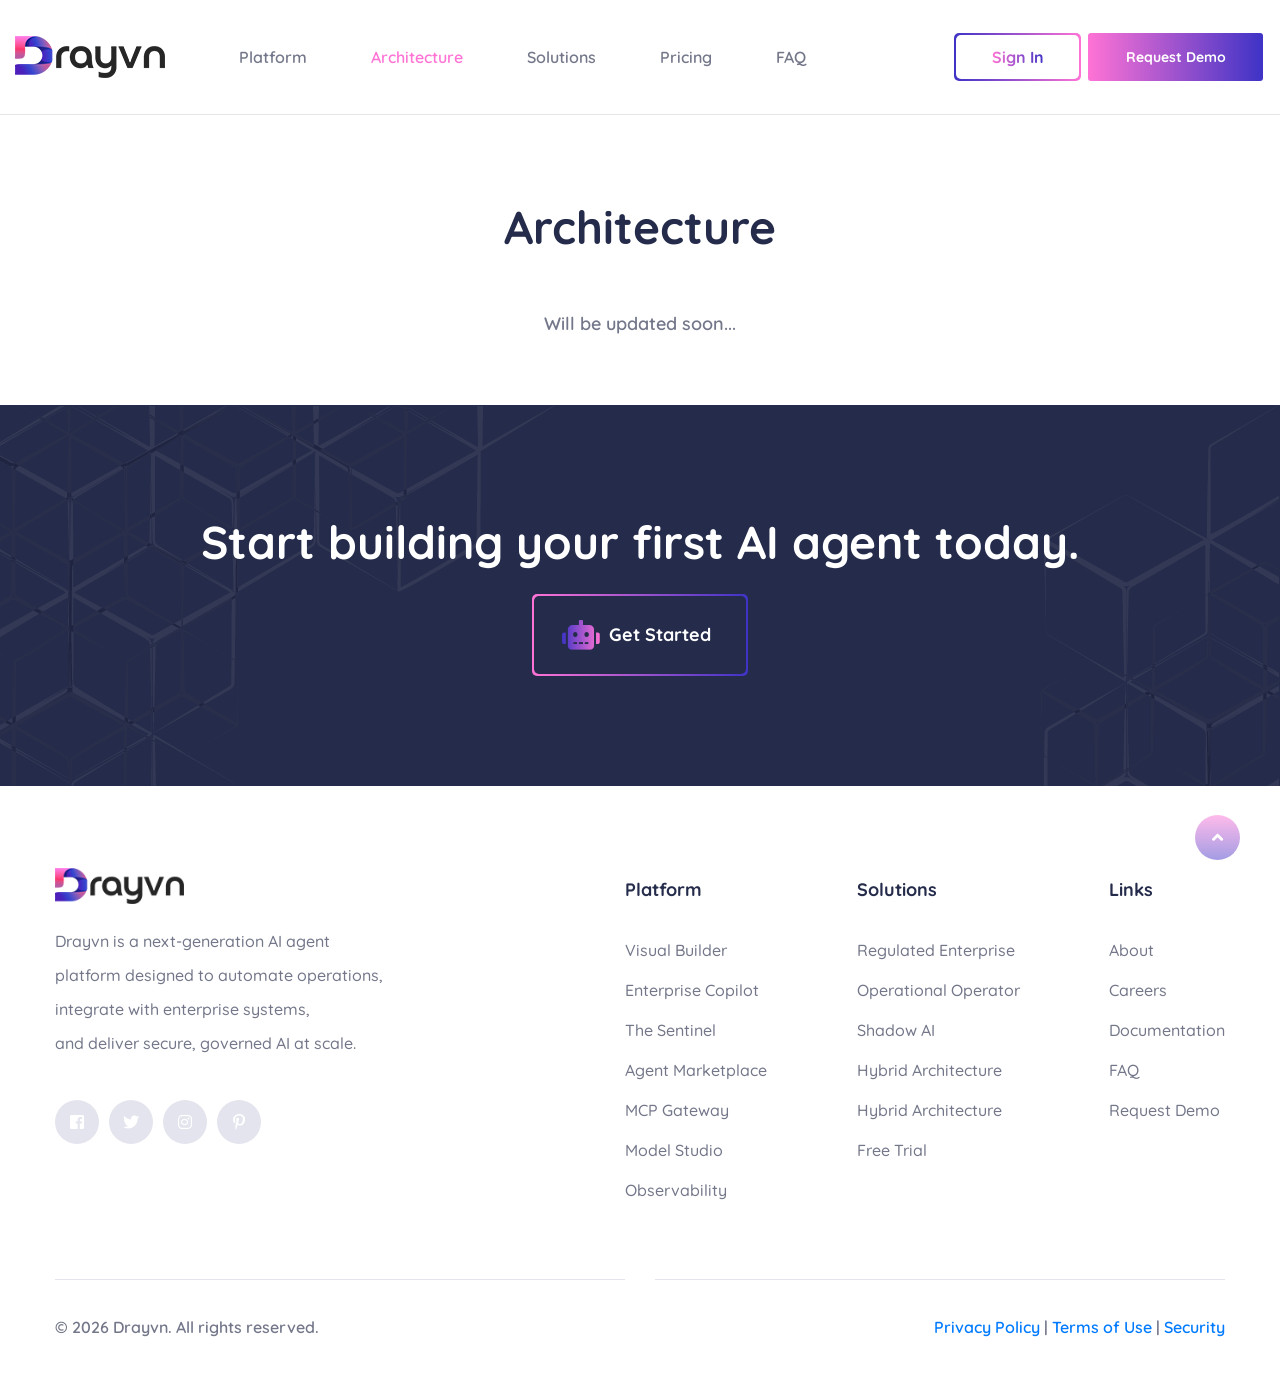
==== architecture.html @ 99d178a0 "updated" ====
<!DOCTYPE html>
<html lang="en">

<head>
    <meta charset="UTF-8">
    <meta name="viewport" content="width=device-width, initial-scale=1.0">
    <title>Drayvn-Architecture</title>
    <!-- favicon -->
    <link rel="apple-touch-icon" sizes="180x180" href="assets/images/favicons/apple-touch-icon.png">
    <link rel="icon" type="image/png" sizes="32x32" href="assets/images/favicons/favicon-32x32.png">
    <link rel="icon" type="image/png" sizes="16x16" href="assets/images/favicons/favicon-16x16.png">
    <link rel="manifest" href="assets/images/favicons/site.webmanifest">
    <!-- plugin scripts -->
    <link href="https://fonts.googleapis.com/css2?family=Quicksand:wght@400;500;600;700&display=swap" rel="stylesheet">

    <link rel="stylesheet" href="assets/css/bootstrap.min.css">
    <link rel="stylesheet" href="assets/css/animate.min.css">
    <link rel="stylesheet" href="assets/css/bootstrap-select.min.css">
    <link rel="stylesheet" href="assets/css/bootstrap-datepicker.min.css">
    <link rel="stylesheet" href="assets/css/fontawesome-all.min.css">
    <link rel="stylesheet" href="assets/css/magnific-popup.css">
    <link rel="stylesheet" href="assets/css/owl.carousel.min.css">
    <link rel="stylesheet" href="assets/css/owl.theme.default.min.css">
    <link rel="stylesheet" href="assets/css/swiper.min.css">
    <link rel="stylesheet" href="assets/css/apton-icons.css">

    <!-- theme styles -->
    <link rel="stylesheet" href="assets/css/style.css">
    <link rel="stylesheet" href="assets/css/responsive.css">
</head>

<body>

    <div class="preloader">
        <img src="assets/images/loader.png" width="75" class="preloader__image" alt="">
    </div><!-- /.preloader -->

    <div class="page-wrapper">
        <header class="site-header-one stricky site-header-one__fixed-top">
            <div class="container-fluid">
                <div class="site-header-one__logo">
                    <a href="index.html">
                        <img src="assets/images/Drayvn-logo.png" width="150" alt="">
                    </a>
                    <span class="side-menu__toggler"><i class="fa fa-bars"></i></span><!-- /.side-menu__toggler -->
                </div><!-- /.site-header-one__logo -->
                <div class="main-nav__main-navigation navmenu" >
                    <ul class="main-nav__navigation-box">
                        <li>
                            <a href="index.html">Platform</a>
                        </li>
						 <li>
                            <a href="architecture.html">Architecture</a>
                        </li>
						 <li>
                            <a href="solutions.html">Solutions</a>
                        </li>
						 <li>
                            <a href="pricing.html">Pricing</a>
                        </li>
						 <li>
                            <a href="faq.html">FAQ</a>
                        </li>
                       
                    </ul><!-- /.main-nav__navigation-box -->
                </div><!-- /.main-nav__main-navigation -->
                <div class="main-nav__right">
				
					<a href="#" class="thm-btn contact-one__btn"><span>Sign In</span></a>
                    <a href="#" class="thm-btn main-nav__btn"><span>Request Demo</span></a>
                </div><!-- /.main-nav__right -->
            </div><!-- /.container-fluid -->
        </header><!-- /.site-header-one -->
 <section class="price-one">
            <div class="container">
                <div class="block-title text-center">
                    <!--<p>Feature List</p-->
                    <h3>Architecture</h3>
						
                </div><!-- /.block-title text-center -->
				<div class="cta-two__text text-center">
                                <p>Will be updated soon...</p>
                            </div><!-- /.cta-two__text -->
				</div>
  </section><!-- /.service-one -->


		 <!-- /.service-one -->
		
		
        <section class="cta-three">
            <img src="assets/images/shapes/cta-three-bg-1-1.png" class="cta-three__bg-1" alt="">
            <img src="assets/images/shapes/cta-three-bg-1-2.png" class="cta-three__bg-2" alt="">
            <div class="container text-center">
                <h3>Start building your first AI agent today.</h3>
                
                <div class="cta-three__btn-wrap">
                    <a href="#" class="cta-three__btn">
                        <i class="fa fa-robot"></i>
                        
                        <b>Get Started</b>
                    </a>
                </div><!-- /.cta-three__btn-wrap -->
            </div><!-- /.container -->
        </section><!-- /.cta-three -->




        <footer class="site-footer">
            <div class="site-footer__upper">
                <div class="container">
                    <div class="row">
                        <div class="col-lg-6">
                            <div class="footer-widget footer-widget__about">
                                <a href="index.html">
                                    <img src="assets/images/Drayvn-logo.png" width="129" alt="">
                                </a>
                                <p>Drayvn is a next-generation AI agent<br> platform designed to automate operations, <br>integrate with enterprise systems,<br> and deliver secure, governed AI at scale.
                                </p>
                            </div><!-- /.footer-widget -->
							 <div class="footer-widget">
                                <div class="footer-widget__social">
                                    <a href="#"><i class="fab fa-facebook-square"></i></a>
                                    <a href="#"><i class="fab fa-twitter"></i></a>
                                    <a href="#"><i class="fab fa-instagram"></i></a>
                                    <a href="#"><i class="fab fa-pinterest-p"></i></a>
                                </div><!-- /.footer-widget__social -->
                            </div>
                        </div><!-- /.col-lg-4 -->

                        <div class="col-lg-6">
                            <div class="footer-widget__links-wrap">
                                <div class="footer-widget">
                                    <h3 class="footer-widget__title">Platform</h3>
                                    <ul class="list-unstyled footer-widget__links-list">
                                        <li><a href="#">Visual Builder</a></li>
                                        <li><a href="#">Enterprise Copilot</a></li>
                                        <li><a href="#">The Sentinel</a></li>
										<li><a href="#">Agent Marketplace</a></li>
										<li><a href="#">MCP Gateway</a></li>
										<li><a href="#">Model Studio</a></li>
										<li><a href="#">Observability</a></li>
                                       
                                    </ul><!-- /.list-unstyled footer-widget__links-list -->
                                </div><!-- /.footer-widget -->
                                <div class="footer-widget">
                                    <h3 class="footer-widget__title">Solutions</h3>
                                    <ul class="list-unstyled footer-widget__links-list">
                                        <li><a href="#">Regulated Enterprise</a></li>
                                        <li><a href="#">Operational Operator</a></li>
										<li><a href="#">Shadow AI</a></li>
										<li><a href="#">Hybrid Architecture</a></li>
										<li><a href="#">Hybrid Architecture</a></li>
										
                                       
                                        <li><a href="#">Free Trial</a></li>
                                    </ul><!-- /.list-unstyled footer-widget__links-list -->
                                </div><!-- /.footer-widget -->
                                <div class="footer-widget">
                                    <h3 class="footer-widget__title">Links</h3>
                                    <ul class="list-unstyled footer-widget__links-list">
                                        <li><a href="#">About</a></li>
                                        <li><a href="#">Careers</a></li>
										<li><a href="#">Documentation</a></li>
										<li><a href="#">FAQ</a></li>
										<li><a href="#">Request Demo</a></li>
										
                                     
                                    </ul><!-- /.list-unstyled footer-widget__links-list -->
                                </div><!-- /.footer-widget -->
                            </div><!-- /.footer-widget__links-wrap -->
                        </div><!-- /.col-lg-5 -->
                        
                    </div><!-- /.row -->
                </div><!-- /.container -->
            </div><!-- /.site-footer__upper -->
            <div class="site-footer__bottom">
				  <div class="container">
                <div class="row">
				<div class="col-lg-6 text-left">
				
                     <p>© 2026 Drayvn. All rights reserved.</p>
               
				</div>
               
				<div class="col-lg-6 text-right">
				
                     <p><a href="#">Privacy Policy</a> |<a href="#"> Terms of Use</a> |<a href="#"> Security</a></p>
                
				
				</div>
            </div><!-- /.site-footer__bottom -->
					  </div>
				</div>
        </footer><!-- /.site-footer -->
    </div><!-- /.page-wrapper -->


    <a href="#" data-target="html" class="scroll-to-target scroll-to-top"><i class="fa fa-angle-up"></i></a>


    <div class="side-menu__block">
        <div class="side-menu__block-overlay custom-cursor__overlay">
            <div class="cursor"></div>
            <div class="cursor-follower"></div>
        </div><!-- /.side-menu__block-overlay -->
        <div class="side-menu__block-inner ">
            <div class="side-menu__top justify-content-end">

                <a href="#" class="side-menu__toggler side-menu__close-btn"><img
                        src="assets/images/shapes/close-1-1.png" alt=""></a>
            </div><!-- /.side-menu__top -->


            <nav class="mobile-nav__container">
                <!-- content is loading via js -->
            </nav>
            <div class="side-menu__sep"></div><!-- /.side-menu__sep -->
            <div class="side-menu__content">
                <p>The Hybrid AI Operating System for the enterprise. BYOM — Bring Your Own Model Provider with full privacy & security.</p>
                <p><a href="mailto:needhelp@apton.com">needhelp@Drayvn.com</a> <br> <a href="tel:+150093332-32324">+1 (500) 93332-32324</a></p>
                <div class="side-menu__social">
                    <a href="#"><i class="fab fa-facebook-square"></i></a>
                    <a href="#"><i class="fab fa-twitter"></i></a>
                    <a href="#"><i class="fab fa-instagram"></i></a>
                    <a href="#"><i class="fab fa-pinterest-p"></i></a>
                </div>
            </div><!-- /.side-menu__content -->
        </div><!-- /.side-menu__block-inner -->
    </div><!-- /.side-menu__block -->

    <script src="assets/js/jquery-3.5.0.min.js"></script>
    <script src="assets/js/bootstrap.bundle.min.js"></script>
    <script src="assets/js/bootstrap-select.min.js"></script>
    <script src="assets/js/bootstrap-datepicker.min.js"></script>
    <script src="assets/js/isotope.js"></script>
    <script src="assets/js/jquery.ajaxchimp.min.js"></script>
    <script src="assets/js/jquery.waypoints.min.js"></script>
    <script src="assets/js/jquery.counterup.min.js"></script>
    <script src="assets/js/jquery.magnific-popup.min.js"></script>
    <script src="assets/js/jquery.validate.min.js"></script>
    <script src="assets/js/owl.carousel.min.js"></script>
    <script src="assets/js/TweenMax.min.js"></script>
    <script src="assets/js/swiper.min.js"></script>
    <script src="assets/js/wow.js"></script>
    <script src="assets/js/theme.js"></script>
</body>

</html>
---- assets/css/apton-icons.css ----
@font-face {
  font-family: 'apton-icon';
  src:  url('../fonts/apton-icon.eot?omzvxv');
  src:  url('../fonts/apton-icon.eot?omzvxv#iefix') format('embedded-opentype'),
    url('../fonts/apton-icon.ttf?omzvxv') format('truetype'),
    url('../fonts/apton-icon.woff?omzvxv') format('woff'),
    url('../fonts/apton-icon.svg?omzvxv#apton-icon') format('svg');
  font-weight: normal;
  font-style: normal;
  font-display: block;
}

[class^="apton-icon-"], [class*=" apton-icon-"] {
  /* use !important to prevent issues with browser extensions that change fonts */
  font-family: 'apton-icon' !important;
  speak: none;
  font-style: normal;
  font-weight: normal;
  font-variant: normal;
  text-transform: none;
  line-height: 1;

  /* Better Font Rendering =========== */
  -webkit-font-smoothing: antialiased;
  -moz-osx-font-smoothing: grayscale;
}

.apton-icon-app-development:before {
  content: "\e900";
}
.apton-icon-computer-graphic1:before {
  content: "\e901";
}
.apton-icon-computer-graphic:before {
  content: "\e902";
}
.apton-icon-development1:before {
  content: "\e903";
}
.apton-icon-development:before {
  content: "\e904";
}
.apton-icon-mail:before {
  content: "\e905";
}
.apton-icon-responsive:before {
  content: "\e906";
}
---- assets/css/style.css ----
/*--------------------------------------------------------------
>>> TABLE OF CONTENTS:
----------------------------------------------------------------
# Common
# Animations
# Main Menu
# Banner
# Footer
# Mailchimp Form
# Sidemenu
# Page Header
# BreadCrumb
# Blog
# Blog Details
# Sidebar
# Contact
# Services
# Call to action
	## Call to action Two
	## Call to action Three
# Funfact
# Pricing
# Testimonials
# Brand
# Team
# App shots
# Video
# FAQ
--------------------------------------------------------------*/


/*--------------------------------------------------------------
# Common
--------------------------------------------------------------*/


/*
font-family: 'Quicksand', sans-serif;
*/

:root {
	--thm-font: 'Quicksand', sans-serif;
	--thm-base: #ff73d5;
	--thm-base-rgb: 253, 99, 47;
	--thm-primary: #3e33c6;
	--thm-primary-rgb: 69, 80, 248;
	--thm-black: #252c4b;
	--thm-black-rgb: 37, 44, 75;
}


body {
	font-family: var(--thm-font);
	color: #737789;
	font-size: 18px;
	line-height: 36px;
	font-weight: 500;
}

a:active,
a:hover,
a:focus,
a:visited {
	text-decoration: none;
}


.page-wrapper {
	position: relative;
	margin: 0 auto;
	width: 100%;
	min-width: 300px;
	overflow: hidden;
}

@media (min-width: 1200px) {
	.container {
		max-width: 1200px;
	}
}



.thm-btn {
	display: inline-block;
	vertical-align: middle;
	border: none;
	outline: none;
	background-image: -webkit-gradient(linear, left top, right top, from(var(--thm-primary)), to(var(--thm-base)));
	background-image: linear-gradient(90deg, var(--thm-primary) 0%, var(--thm-base) 100%);
	border-radius: 5px;
	font-size: 16px;
	font-weight: bold;
	color: #fff;
	    padding: 6px 37.5px;
	position: relative;
	-webkit-transition: all .4s ease;
	transition: all .4s ease;
}

.thm-btn::before {
	content: '';
	position: absolute;
	top: 2px;
	left: 2px;
	right: 2px;
	bottom: 2px;
	background-color: #fff;
	border-radius: 5px;
	-webkit-transform: scale(1, 1);
	        transform: scale(1, 1);
	-webkit-transform-origin: left center;
	        transform-origin: left center;
	-webkit-transition: -webkit-transform 500ms ease;
	transition: -webkit-transform 500ms ease;
	transition: transform 500ms ease;
	transition: transform 500ms ease, -webkit-transform 500ms ease;
}

.thm-btn span {
	position: relative;
	background-image: -webkit-gradient(linear, left top, right top, from(var(--thm-base)), to(var(--thm-primary)));
	background-image: linear-gradient(90deg, var(--thm-base) 0%, var(--thm-primary) 100%);
	-webkit-background-clip: text;
	background-clip: text;
	-webkit-text-fill-color: transparent;
	-webkit-transition: 500ms;
	transition: 500ms;
}

.thm-btn:hover::before {
	-webkit-transform: scale(0, 1);
	        transform: scale(0, 1);
	-webkit-transform-origin: right center;
	        transform-origin: right center;
}

.thm-btn:hover span {
	background-image: none;
	background-clip: none;
	color: #fff;
	-webkit-text-fill-color: #fff;
}

/* block title */

.block-title {
	padding-bottom: 51px;
}

.block-title p {
	margin: 0;
	line-height: 1em;
	font-size: 18px;
	font-weight: 600;
	color: var(--thm-base);
	position: relative;
	top: -3px;
}

.block-title h3 {
	margin: 0;
	color: var(--thm-black);
	font-size: 46px;
	font-weight: bold;
	margin-top: 5px;
}

.bootstrap-select .btn-light:not(:disabled):not(.disabled).active,
.bootstrap-select .btn-light:not(:disabled):not(.disabled):active,
.bootstrap-select .show>.btn-light.dropdown-toggle {
	background-color: transparent !important;
	box-shadow: none !important;
	outline: none !important;
}

.bootstrap-select>.dropdown-toggle {
	box-shadow: none !important;
}

.bootstrap-select .dropdown-toggle:focus,
.bootstrap-select>select.mobile-device:focus+.dropdown-toggle {
	outline: none !important;
}

.bootstrap-select .dropdown-menu {
	padding-top: 0;
	padding-bottom: 0;
	margin-top: 0;
	z-index: 991;
	border-radius: 0;
}

.bootstrap-select .dropdown-menu>li+li>a {
	border-top: 1px solid var(--thm-gray);
}

.bootstrap-select .dropdown-menu>li.selected>a {
	background: var(--thm-primary);
	color: #fff;
}

.bootstrap-select .dropdown-menu>li>a {
	font-size: 16px;
	font-weight: 500;
	padding: 4px 20px;
	color: var(--thm-black);
	-webkit-transition: all .4s ease;
	transition: all .4s ease;
}

.bootstrap-select .dropdown-menu>li>a:hover {
	background: var(--thm-primary);
	color: #fff;
	cursor: pointer;
}

/* datepicker */

.datepicker.dropdown-menu {
	min-width: 17rem;
}

.datepicker table {
	width: 100%;
}

.post-pagination {
	display: -webkit-box;
	display: flex;
	-webkit-box-pack: center;
	justify-content: center;
	-webkit-box-align: center;
	align-items: center;
	flex-wrap: wrap;
}

.post-pagination a {
	border-radius: 50%;
	border-width: 1px;
	border-style: solid;
	border-color: rgba(225, 90, 19, .2);
	color: #9ca3a9;
	font-size: 18px;
	font-weight: 600;
	text-align: center;
	padding: 0;
	display: -webkit-box;
	display: flex;
	-webkit-box-align: center;
	align-items: center;
	-webkit-box-pack: center;
	justify-content: center;
	width: 57px;
	height: 57px;
	-webkit-transition: all .4s ease;
	transition: all .4s ease;
}

.post-pagination a:hover {
	background-color: var(--thm-primary);
	color: #fff;
}

.post-pagination a.active {
	background-color: var(--thm-base);
	color: #fff;
	cursor: auto;
}

.post-pagination a+a {
	margin-left: 15px;
}


.preloader {
	position: fixed;
	background-color: #fff;
	background-position: center center;
	background-repeat: no-repeat;
	top: 0;
	left: 0;
	right: 0;
	bottom: 0;
	z-index: 9991;
	display: -webkit-box;
	display: flex;
	-webkit-box-pack: center;
	justify-content: center;
	-webkit-box-align: center;
	align-items: center;
	text-align: center;
}

.preloader__image {
	-webkit-animation-fill-mode: both;
	animation-fill-mode: both;
	-webkit-animation-name: flipInY;
	animation-name: flipInY;
	-webkit-animation-duration: 2s;
	animation-duration: 2s;
	-webkit-animation-iteration-count: infinite;
	animation-iteration-count: infinite;
}

.scroll-to-top {
	display: inline-block;
	width: 45px;
	height: 45px;
	background-image: -webkit-gradient(linear, left top, left bottom, from(var(--thm-base)), color-stop(51%, var(--thm-primary)), to(var(--thm-base)));
	background-image: linear-gradient(180deg, var(--thm-base) 0%, var(--thm-primary) 51%, var(--thm-base) 100%);
	position: fixed;
	bottom: 40px;
	right: 40px;
	z-index: 99;
	text-align: center;
	-webkit-transition: all .4s ease;
	transition: all .4s ease;
	display: none;
	outline: none;
	background-size: auto 200%;
	border-radius: 50%;
	transition: all .4s ease;
}

.scroll-to-top i {
	color: #ffffff;
	font-size: 18px;
	line-height: 45px;
}

.scroll-to-top:hover {
	background-position: bottom;
}

.scroll-to-top:hover i {
	color: #fff;
}

.thm-base-bg {
	background-color: var(--thm-primary);
}

.thm-base-bg-2 {
	background-color: var(--thm-base);
}

.thm-gray-bg {
	background-color: var(--thm-gray);
}




/* Cursor Style */
.cursor {
	position: absolute;
	background-color: #fff;
	width: 6px;
	height: 6px;
	border-radius: 100%;
	z-index: 1;
	-webkit-transition: 0.2s cubic-bezier(0.75, -0.27, 0.3, 1.33) opacity, 0.3s cubic-bezier(0.75, -1.27, 0.3, 2.33) -webkit-transform;
	transition: 0.2s cubic-bezier(0.75, -0.27, 0.3, 1.33) opacity, 0.3s cubic-bezier(0.75, -1.27, 0.3, 2.33) -webkit-transform;
	transition: 0.3s cubic-bezier(0.75, -1.27, 0.3, 2.33) transform, 0.2s cubic-bezier(0.75, -0.27, 0.3, 1.33) opacity;
	transition: 0.3s cubic-bezier(0.75, -1.27, 0.3, 2.33) transform, 0.2s cubic-bezier(0.75, -0.27, 0.3, 1.33) opacity, 0.3s cubic-bezier(0.75, -1.27, 0.3, 2.33) -webkit-transform;
	-webkit-user-select: none;
	-moz-user-select: none;
	-ms-user-select: none;
	user-select: none;
	pointer-events: none;
	z-index: 10000;
	-webkit-transform: scale(1);
	transform: scale(1);
	visibility: hidden;
}

.cursor {
	visibility: visible;
}

.cursor.active {
	opacity: 0.5;
	-webkit-transform: scale(0);
	transform: scale(0);
}

.cursor.hovered {
	opacity: 0.08;
}

.cursor-follower {
	position: absolute;
	background-color: RGBA(255, 255, 255, 0.3);
	width: 50px;
	height: 50px;
	border-radius: 100%;
	z-index: 1;
	-webkit-transition: 0.2s cubic-bezier(0.75, -0.27, 0.3, 1.33) opacity, 0.6s cubic-bezier(0.75, -1.27, 0.3, 2.33) -webkit-transform;
	transition: 0.2s cubic-bezier(0.75, -0.27, 0.3, 1.33) opacity, 0.6s cubic-bezier(0.75, -1.27, 0.3, 2.33) -webkit-transform;
	transition: 0.6s cubic-bezier(0.75, -1.27, 0.3, 2.33) transform, 0.2s cubic-bezier(0.75, -0.27, 0.3, 1.33) opacity;
	transition: 0.6s cubic-bezier(0.75, -1.27, 0.3, 2.33) transform, 0.2s cubic-bezier(0.75, -0.27, 0.3, 1.33) opacity, 0.6s cubic-bezier(0.75, -1.27, 0.3, 2.33) -webkit-transform;
	-webkit-user-select: none;
	-moz-user-select: none;
	-ms-user-select: none;
	user-select: none;
	pointer-events: none;
	z-index: 10000;
	visibility: hidden;
}

.cursor-follower {
	visibility: visible;
}

.cursor-follower.active {
	opacity: 0.7;
	-webkit-transform: scale(1);
	transform: scale(1);
}

.cursor-follower.hovered {
	opacity: 0.08;
}

.cursor-follower.close-cursor:before {
	position: absolute;
	content: '';
	height: 25px;
	width: 2px;
	background: #fff;
	left: 48%;
	top: 12px;
	-webkit-transform: rotate(-45deg);
	transform: rotate(-45deg);
	display: inline-block;
}

.cursor-follower.close-cursor:after {
	position: absolute;
	content: '';
	height: 25px;
	width: 2px;
	background: #fff;
	right: 48%;
	top: 12px;
	-webkit-transform: rotate(45deg);
	transform: rotate(45deg);
}

/*--------------------------------------------------------------
# Animations
--------------------------------------------------------------*/

@-webkit-keyframes ImgBounce {
	0% {
		-webkit-transform: translateY(0);
		transform: translateY(0);
	}

	100% {
		-webkit-transform: translateY(-30px);
		transform: translateY(-30px);
	}
}

@keyframes ImgBounce {
	0% {
		-webkit-transform: translateY(0);
		transform: translateY(0);
	}

	100% {
		-webkit-transform: translateY(-30px);
		transform: translateY(-30px);
	}
}


@-webkit-keyframes squareMover {

	0%,
	100% {
		-webkit-transform: translate(0, 0) rotate(0);
		transform: translate(0, 0) rotate(0);
	}

	20%,
	60% {
		-webkit-transform: translate(20px, 40px) rotate(180deg);
		transform: translate(20px, 40px) rotate(180deg);
	}

	30%,
	80% {
		-webkit-transform: translate(40px, 60px) rotate(0deg);
		transform: translate(40px, 60px) rotate(0deg);
	}
}


@keyframes squareMover {

	0%,
	100% {
		-webkit-transform: translate(0, 0) rotate(0);
		transform: translate(0, 0) rotate(0);
	}

	20%,
	60% {
		-webkit-transform: translate(20px, 40px) rotate(180deg);
		transform: translate(20px, 40px) rotate(180deg);
	}

	30%,
	80% {
		-webkit-transform: translate(40px, 60px) rotate(0deg);
		transform: translate(40px, 60px) rotate(0deg);
	}
}


@-webkit-keyframes shapeMover {

	0%,
	100% {
		-webkit-transform: perspective(400px) translateY(0) rotate(0deg) translateZ(0px) translateX(0);
		        transform: perspective(400px) translateY(0) rotate(0deg) translateZ(0px) translateX(0);
	}

	50% {
		-webkit-transform: perspective(400px) rotate(-45deg) translateZ(20px) translateY(20px) translateX(20px);
		        transform: perspective(400px) rotate(-45deg) translateZ(20px) translateY(20px) translateX(20px);
	}
}


@keyframes shapeMover {

	0%,
	100% {
		-webkit-transform: perspective(400px) translateY(0) rotate(0deg) translateZ(0px) translateX(0);
		        transform: perspective(400px) translateY(0) rotate(0deg) translateZ(0px) translateX(0);
	}

	50% {
		-webkit-transform: perspective(400px) rotate(-45deg) translateZ(20px) translateY(20px) translateX(20px);
		        transform: perspective(400px) rotate(-45deg) translateZ(20px) translateY(20px) translateX(20px);
	}
}

/*--------------------------------------------------------------
# Main Menu
--------------------------------------------------------------*/

.site-header-one {
	border-bottom: 1px solid rgba(0, 0, 0, .1);
}

.site-header-one__fixed-top {
	position: absolute;
	top: 0;
	left: 0;
	width: 100%;
	z-index: 91;
}

.site-header-one .container-fluid {
	display: -webkit-box;
	display: flex;
	-webkit-box-align: center;
	        align-items: center;
	flex-wrap: wrap;
	padding-left: 15px;
	padding-right: 15px;
	width: 100%;
	max-width: 1450px;
	
	margin-right: auto;
}

@media(max-width: 1550px) {
	.site-header-one .container-fluid {
		margin-left: auto;
		margin-right: auto;
	}
}

.site-header-one__logo .side-menu__toggler {
	display: none;
	font-size: 22px;
	color: var(--thm-black);
	margin-left: 30px;
	cursor: pointer;
}

.navmenu{
	margin: auto;
}
.main-nav__main-navigation ul {
	margin: 0;
	padding: 0;
	list-style: none;
	
}

.main-nav__main-navigation .main-nav__navigation-box {
	display: -webkit-box;
	display: flex;
	-webkit-box-align: center;
	        align-items: center;
	/*margin-left: 130px;*/
	
}

.main-nav__main-navigation .main-nav__navigation-box>li {
	padding: 39px 0;
	position: relative;
}

.main-nav__main-navigation .main-nav__navigation-box>li+li {
	margin-left: 64px;
}

.main-nav__main-navigation .main-nav__navigation-box>li>a {
	font-size: 16px;
	font-weight: 600;
	color: #737789;
	display: block;
	-webkit-transition: 500ms;
	transition: 500ms;
	position: relative;
}


.main-nav__main-navigation .main-nav__navigation-box>li.current>a,
.main-nav__main-navigation .main-nav__navigation-box>li:hover>a {
	color: var(--thm-base);
}

.main-nav__main-navigation .dropdown-btn {
	display: none;
}



/* Dropdown menu */

.main-nav__main-navigation .dropdown-btn {
	display: none;
}

.main-nav__main-navigation .main-nav__navigation-box>li ul {
	position: absolute;
	width: 210px;
	background-color: #fff;
	border-top: 4px solid var(--thm-base);
	box-shadow: 2px 2px 5px 1px rgba(0, 0, 0, 0.05), -2px 0px 5px 1px rgba(0, 0, 0, 0.05);
	-webkit-transform-origin: top;
	transform-origin: top;
	visibility: hidden;
	opacity: 0;
	z-index: 991;
	-webkit-transition: opacity 500ms ease, visibility 500ms ease, -webkit-transform 500ms ease;
	transition: opacity 500ms ease, visibility 500ms ease, -webkit-transform 500ms ease;
	transition: transform 500ms ease, opacity 500ms ease, visibility 500ms ease;
	transition: transform 500ms ease, opacity 500ms ease, visibility 500ms ease, -webkit-transform 500ms ease;
}


.main-nav__main-navigation .main-nav__navigation-box>li ul>li {
	position: relative;
}

.main-nav__main-navigation .main-nav__navigation-box>li ul>li+li {
	border-top: 1px solid rgba(var(--thm-base-rgb), .3);
}

.main-nav__main-navigation .main-nav__navigation-box>li ul>li>a {
	display: block;
	color: var(--thm-black);
	font-size: 16px;
	font-family: var(--thm-font);
	word-break: break-all;
	padding-top: 9.5px;
	padding-bottom: 9.5px;
	padding-left: 20px;
	padding-right: 20px;
	-webkit-transition: all 500ms ease;
	transition: all 500ms ease;
}

.main-nav__main-navigation .main-nav__navigation-box>li ul>li:hover>a {
	color: #fff;
	background-color: var(--thm-black);
}



/* Second level menu */

.main-nav__main-navigation .main-nav__navigation-box>li>ul {
	top: 100%;
	left: 0;
	-webkit-transform: translateY(30px);
	transform: translateY(30px);

	visibility: hidden;
	opacity: 0;
}

.main-nav__main-navigation .main-nav__navigation-box>li:hover>ul {
	-webkit-transform: translateY(0);
	transform: translateY(0);
	visibility: visible;
	opacity: 1;
}


/* Third level menu */

.main-nav__main-navigation .main-nav__navigation-box>li>ul>li>ul {
	top: 0;
	left: 100%;
	-webkit-transform: translateX(30px);
	transform: translateX(30px);
	visibility: hidden;
	opacity: 0;
}

.main-nav__main-navigation .main-nav__navigation-box>li>ul>li:hover>ul {
	-webkit-transform: translateX(0px);
	transform: translateX(0px);
	visibility: visible;
	opacity: 1;
}


/* After Third level menu */

.main-nav__main-navigation .main-nav__navigation-box>li>ul>li>ul>li>ul {
	display: none;
}

/* stricked menu */
.stricked-menu {
	position: fixed;
	top: 0;
	left: 0;
	width: 100%;
	z-index: 999;
	background-color: #ffffff;
	box-shadow: 0px 6px 13px 0px rgba(0, 0, 0, 0.06);
	opacity: 0;
	-webkit-transform: translateY(-110%);
	transform: translateY(-110%);
	-webkit-transition: all .4s ease;
	transition: all .4s ease;
}

.stricked-menu.stricky-fixed {
	opacity: 1;
	-webkit-transform: translateY(0%);
	transform: translateY(0%);
}

.stricked-menu .main-nav__main-navigation .main-nav__navigation-box>li {
	padding: 26px 0;
}

/* main nav btn */

.site-header-one .main-nav__right {
	margin-left: auto;
}

.main-nav__btn {
	background-image: none;
	font-size: 14px;
	padding: 6px 37.5px;
	border: 2px solid #fff;
	    background-image: -webkit-gradient(linear, left top, right top, from(var(--thm-base)), to(var(--thm-primary)));
}

.main-nav__btn-two {
	font-size: 14px;
	padding: 6px 37.5px;
}

.main-nav__btn::before {
	-webkit-transform: scale(0, 1);
	        transform: scale(0, 1);
	background-image: -webkit-gradient(linear, left top, right top, from(var(--thm-primary)), to(var(--thm-base)));
	background-image: linear-gradient(90deg, var(--thm-primary) 0%, var(--thm-base) 100%);
	top: -2px;
	left: -2px;
	right: -2px;
	bottom: -2px;
}

.main-nav__btn:hover::before {
	-webkit-transform: scale(1, 1);
	        transform: scale(1, 1);
}

.main-nav__btn span {
	color: #fff;
	-webkit-text-fill-color: #fff;
}

.stricked-menu .main-nav__btn {
	/*border-color: var(--thm-black);*/
}

.stricked-menu .main-nav__btn span {
	/*color: var(--thm-black);
	-webkit-text-fill-color: var(--thm-black);*/
	color: #fff;
	-webkit-text-fill-color: #fff;
}

.stricked-menu .main-nav__btn:hover span {
	color: #fff;
	-webkit-text-fill-color: #fff;
}

/*--------------------------------------------------------------
# Banner
--------------------------------------------------------------*/


.banner-one {
	padding-top: 280px;
	position: relative;
}

[class*=banner-one__bg-shape-] {
	position: absolute;
}

.banner-one__bg-shape-1 {
	left: 0;
	bottom: -230px;
	-webkit-transform-origin: center bottom;
	transform-origin: center bottom;
	-webkit-animation-fill-mode: both;
	animation-fill-mode: both;
	-webkit-animation-name: bounce;
	animation-name: bounce;
	-webkit-animation-timing-function: ease-out;
	animation-timing-function: ease-out;
	-webkit-animation-duration: 5s;
	animation-duration: 5s;
	-webkit-animation-iteration-count: infinite;
	animation-iteration-count: infinite;
}

.banner-one__bg {
	position: absolute;
	top: 0;
	right: 0;
	background-repeat: no-repeat;
	background-size: cover;
	background-position: center center;
	width: 1008px;
	height: 831px;
}

@media(max-width: 1850px) {
	.banner-one__bg {
		right: -10%;
	}
}

@media(max-width: 1670px) {
	.banner-one__bg {
		right: -20%;
	}
}

@media(max-width: 1450px) {
	.banner-one__bg {
		right: -30%;
	}
}

@media(max-width: 1330px) {
	.banner-one__bg {
		right: -38%;
	}
}

@media(max-width: 1250px) {
	.banner-one__bg {
		right: -45%;
	}
}

.banner-one__bg::before {
	content: '';
	position: absolute;
	top: 0;
	left: 0;
	right: 0;
	bottom: 0;
	background-image: linear-gradient(120deg, var(--thm-base) 0%, var(--thm-primary) 100%);
	opacity: 0.8;
}

.banner-one__bg::after {
	content: '';
	position: absolute;
	top: 0;
	left: 0;
	right: 0;
	bottom: 0;
	background-image: url(../images/shapes/banner-bg-shape-1-1.png);
	background-repeat: no-repeat;
	background-position: center center;
}

.banner-one .container {
	position: relative;
}

.banner-one__moc {
	position: absolute;
	top: -6.5%;
	right: -1.75%;
	-webkit-animation: ImgBounce 5s ease-in-out 0s infinite alternate;
	        animation: ImgBounce 5s ease-in-out 0s infinite alternate;
}

.banner-one__mc-form {
	display: -webkit-box;
	display: flex;
	width: 100%;
	max-width: 460px;
	-webkit-box-pack: justify;
	        justify-content: space-between;
}

.banner-one__mc-form input:not([type="checkbox"]):not([type="radio"]):not([type="submit"]) {
	display: block;
	border: none;
	outline: none;
	width: 100%;
	max-width: 301px;
	height: 70px;
	border: 2px solid #e4e4ee;
	border-radius: 5px;
	border-top-right-radius: 0;
	border-bottom-right-radius: 0;
	padding-left: 30px;
	color: #737789;
	font-size: 16px;
	font-weight: 500;
	background-color: #f6f6fb;
}

.banner-one__mc-form ::-webkit-input-placeholder {
	opacity: 1;
	color: #737789;
}

.banner-one__mc-form ::-moz-placeholder {
	opacity: 1;
	color: #737789;
}

.banner-one__mc-form :-ms-input-placeholder {
	opacity: 1;
	color: #737789;
}

.banner-one__mc-form ::-ms-input-placeholder {
	opacity: 1;
	color: #737789;
}

.banner-one__mc-form ::placeholder {
	opacity: 1;
	color: #737789;
}

.banner-one__mc-btn {
	padding: 10px 39.25px;
	background-size: 200% auto;
	border-top-left-radius: 0;
	border-bottom-left-radius: 0;
	-webkit-transition: background 500ms ease;
	transition: background 500ms ease;
	background-image: -webkit-gradient(linear, left top, right top, from(var(--thm-base)), color-stop(51%, var(--thm-primary)), to(var(--thm-base)));
	background-image: linear-gradient(90deg, var(--thm-base) 0%, var(--thm-primary) 51%, var(--thm-base) 100%);
}

.banner-one__mc-btn::before {
	display: none;
}

.banner-one__mc-btn:hover {
	background-position: right center;
}

.banner-one__mc-btn span {
	background-image: none;
	background-clip: none;
	color: #fff;
	-webkit-text-fill-color: #fff;
}

.banner-one__content h3 {
	margin: 0;
	color: var(--thm-black);
	font-size: 70px;
	font-weight: 700;
	margin-top: 40px;
	margin-bottom: 32px;
}

.banner-one__content p {
	margin: 0;
	margin-bottom: 53px;
}

.banner-one__video {
	width: 192px;
	height: 192px;
	display: -webkit-box;
	display: flex;
	-webkit-box-pack: center;
	        justify-content: center;
	-webkit-box-align: center;
	        align-items: center;
	border: 27px solid #fff;
	border-radius: 50%;
	text-align: center;
	position: absolute;
	top: 43%;
	right: 41%;
	z-index: 10;
	background-size: 200% auto;
	-webkit-transition: all 500ms ease;
	transition: all 500ms ease;
	background-image: -webkit-gradient(linear, left top, right top, from(var(--thm-base)), color-stop(51%, var(--thm-primary)), to(var(--thm-base)));
	background-image: linear-gradient(90deg, var(--thm-base) 0%, var(--thm-primary) 51%, var(--thm-base) 100%);
}

.banner-one__video:hover {
	background-position: right;
}

.banner-one__video i {
	color: #fff;
	font-size: 40px;
}

/*--------------------------------------------------------------
# Footer
--------------------------------------------------------------*/


.site-footer__upper {
	padding-bottom: 40px;
	padding-top: 165px;
	border-top: 1px solid #e4e4ee;
}

.footer-widget__links-wrap {
	display: -webkit-box;
	display: flex;
	-webkit-box-pack: justify;
	        justify-content: space-between;
	margin-left: -30px;
}

.footer-widget {
	margin-bottom: 40px;
}

.footer-widget p {
	margin: 0;
	font-size: 16px;
	line-height: 34px;
	color: #737789;
}

.footer-widget__title {
	margin: 0;
	color: var(--thm-black);
	font-size: 18px;
	font-weight: bold;
	line-height: 1em;
	margin-bottom: 42px;
}

.footer-widget__links-list {
	margin-bottom: 0;
}

.footer-widget__links-list li {
	display: block;
	line-height: 1em;
}

.footer-widget__links-list li+li {
	margin-top: 22px;
}

.footer-widget__links-list li a {
	color: #737789;
	font-size: 16px;
	-webkit-transition: 500ms ease;
	transition: 500ms ease;
}

.footer-widget__links-list li a:hover {
	color: var(--thm-base);
}

.footer-widget__about {
	margin-top: -15px;
}

.footer-widget__about>p {
	margin-top: 20px;
}

.footer-widget__social {
	display: -webkit-box;
	display: flex;
	-webkit-box-align: center;
	        align-items: center;
}

.footer-widget__social a {
	display: -webkit-box;
	display: flex;
	-webkit-box-align: center;
	        align-items: center;
	-webkit-box-pack: center;
	        justify-content: center;
	width: 44px;
	height: 44px;
	border-radius: 50%;
	background-color: #e4e4ee;
	font-size: 16px;
	color: #fff;
	position: relative;
	overflow: hidden;
	border-radius: 50%;
}

.footer-widget__social a::before {
	content: '';
	position: absolute;
	top: 0;
	left: 0;
	right: 0;
	bottom: 0;
	border-radius: 50%;
	-webkit-transform: translateY(100%) rotate(180deg) perspective(44px);
	        transform: translateY(100%) rotate(180deg) perspective(44px);
	background-image: linear-gradient(117deg, var(--thm-base) 0%, var(--thm-primary) 100%);
	-webkit-transition: -webkit-transform 500ms ease;
	transition: -webkit-transform 500ms ease;
	transition: transform 500ms ease;
	transition: transform 500ms ease, -webkit-transform 500ms ease;
}

.footer-widget__social a:hover::before {
	-webkit-transform: translateY(0%) rotate(0deg) perspective(44px);
	        transform: translateY(0%) rotate(0deg) perspective(44px);
}

.footer-widget__social a i {
	position: relative;
	z-index: 20;
}

.footer-widget__social a+a {
	margin-left: 10px;
}

.site-footer__bottom p {
	margin: 0;
	border-top: 1px solid #e4e4ee;
	color: #737789;
	font-size: 16px;
	font-weight: 600;
	padding-top: 29px;
	padding-bottom: 29px;
}

/*--------------------------------------------------------------
# Mailchimp Form
--------------------------------------------------------------*/

.mailchimp-one .inner-container {
	padding-left: 185px;
	padding-right: 90px;
	padding-top: 40px;
	padding-bottom: 40px;
	border-radius: 71px;
	background-image: -webkit-gradient(linear, left top, right top, from(var(--thm-base)), to(var(--thm-primary)));
	background-image: linear-gradient(90deg, var(--thm-base) 0%, var(--thm-primary) 100%);
	margin-bottom: -71px;
	position: relative;
}

.mailchimp-one__icon {
	width: 112px;
	height: 112px;
	border-radius: 50%;
	display: -webkit-box;
	display: flex;
	-webkit-box-align: center;
	        align-items: center;
	-webkit-box-pack: center;
	        justify-content: center;
	text-align: center;
	position: absolute;
	top: 15px;
	left: 15px;
	background-color: #fff;
}

.mailchimp-one__icon i {
	font-size: 46px;
}

.mailchimp-one__icon i::before {
	background-image: -webkit-gradient(linear, left top, right top, from(var(--thm-base)), to(var(--thm-primary)));
	background-image: linear-gradient(90deg, var(--thm-base) 0%, var(--thm-primary) 100%);
	-webkit-background-clip: text;
	background-clip: text;
	-webkit-text-fill-color: transparent;
}

.mailchimp-one__form {
	display: -webkit-box;
	display: flex;
	flex-wrap: wrap;
	-webkit-box-align: center;
	        align-items: center;
	-webkit-box-pack: justify;
	        justify-content: space-between;
}

.mailchimp-one__form input[type=text] {
	border: none;
	outline: none;
	width: 100%;
	max-width: 612px;
	height: 38px;
	background-color: transparent;
	border-bottom: 3px solid rgba(255, 255, 255, .2);
	color: #fff;
	font-size: 16px;
	font-weight: 600;
}

.mailchimp-one__form ::-webkit-input-placeholder {
	opacity: 1;
	color: #fff;
}

.mailchimp-one__form ::-moz-placeholder {
	opacity: 1;
	color: #fff;
}

.mailchimp-one__form :-ms-input-placeholder {
	opacity: 1;
	color: #fff;
}

.mailchimp-one__form ::-ms-input-placeholder {
	opacity: 1;
	color: #fff;
}

.mailchimp-one__form ::placeholder {
	opacity: 1;
	color: #fff;
}

.mailchimp-one__btn {
	background-color: transparent;
	background-image: none;
	font-size: 16px;
	padding: 11px 57.5px;
	border: 2px solid #fff;
}

.mailchimp-one__btn::before {
	-webkit-transform: scale(0, 1);
	        transform: scale(0, 1);
	background-image: -webkit-gradient(linear, left top, right top, from(var(--thm-primary)), to(var(--thm-base)));
	background-image: linear-gradient(90deg, var(--thm-primary) 0%, var(--thm-base) 100%);
	top: -2px;
	left: -2px;
	right: -2px;
	bottom: -2px;
}

.mailchimp-one__btn:hover::before {
	-webkit-transform: scale(1, 1);
	        transform: scale(1, 1);
}

.mailchimp-one__btn span {
	color: #fff;
	-webkit-text-fill-color: #fff;
}



/*--------------------------------------------------------------
# Sidemenu
--------------------------------------------------------------*/

.side-menu__block {
	position: fixed;
	top: 0;
	left: 0;
	width: 100vw;
	height: 100vh;
	z-index: 1000;
	-webkit-transform: scale(0, 1);
	transform: scale(0, 1);
	-webkit-transform-origin: left center;
	transform-origin: left center;
	-webkit-transition: -webkit-transform .7s ease;
	transition: -webkit-transform .7s ease;
	transition: transform .7s ease;
	transition: transform .7s ease, -webkit-transform .7s ease;
}

.side-menu__block.active {
	-webkit-transform: scale(1, 1);
	transform: scale(1, 1);
}

.side-menu__block-overlay {
	width: 100%;
	height: 100%;
	background-color: var(--thm-black);
	position: absolute;
	top: 0;
	left: 0;
	right: 0;
	bottom: 0;
	z-index: 999;
	opacity: .7;
}

.side-menu__block-overlay .cursor-follower {
	background-color: rgba(255, 255, 255, 0.3);
}

.side-menu__block-inner {
	position: relative;
	max-width: 532px;
	width: 100%;
	margin-right: auto;
	height: 100vh;
	background-color: #F6F6FE;
	z-index: 999999;
	overflow-y: auto;
	padding: 40px 0;
	padding-top: 20px;
	position: relative;
}

@media(max-width: 575px) {
	.side-menu__block-inner {
		max-width: 480px;
	}
}

@media(max-width: 480px) {
	.side-menu__block-inner {
		max-width: 400px;
	}
}

@media(max-width: 375px) {
	.side-menu__block-inner {
		max-width: 300px;
	}
}

.side-menu__block-inner .mCustomScrollBox {
	width: 100%;
}

.side-menu__top {
	display: -webkit-box;
	display: flex;
	-webkit-box-align: center;
	align-items: center;
	-webkit-box-pack: justify;
	justify-content: space-between;
	padding-left: 100px;
	padding-right: 40px;
}

.mobile-nav__container {
	padding-left: 100px;
	padding-right: 100px;
	padding-top: 50px;
}



.mobile-nav__container ul {
	margin: 0;
	padding: 0;
	list-style: none;
}

.mobile-nav__container li.dropdown ul {
	display: none;
	padding-left: 0.5em;
}

.mobile-nav__container li.dropdown {
	position: relative;
}

.mobile-nav__container li.dropdown .dropdown-btn {
	border: none;
	outline: none;
	background-color: transparent;
	color: #9ca3a9;
	font-size: 14px;
	padding-left: 10px;
	padding-right: 10px;
	width: auto;
	-webkit-transform: rotate(90deg);
	transform: rotate(90deg);
	-webkit-transition: transfrom 500ms ease;
	transition: transfrom 500ms ease;
}

.mobile-nav__container li.dropdown .dropdown-btn.open {
	-webkit-transform: rotate(-90deg);
	transform: rotate(-90deg);
}

.mobile-nav__container li+li {
	margin-top: 5px;
}

.mobile-nav__container li a {
	font-family: var(--special-font-smb);
	display: block;
	-webkit-transition: all 500ms ease;
	transition: all 500ms ease;
	position: relative;
	font-size: 17px;
	font-family: var(--heading-font);
	color: var(--thm-black);
}

.mobile-nav__container li a:hover {
	color: var(--thm-base);
}

.mobile-nav__container li.current-menu-item>a,
.mobile-nav__container li.current>a {
	color: var(--thm-base);
}

.side-menu__social {
	display: -webkit-box;
	display: flex;
	-webkit-box-align: center;
	        align-items: center;
	margin-top: 40px;
}

.side-menu__social a {
	display: -webkit-box;
	display: flex;
	-webkit-box-align: center;
	        align-items: center;
	-webkit-box-pack: center;
	        justify-content: center;
	width: 44px;
	height: 44px;
	border-radius: 50%;
	background-color: #e4e4ee;
	font-size: 16px;
	color: #fff;
	position: relative;
	overflow: hidden;
	border-radius: 50%;
}

.side-menu__social a::before {
	content: '';
	position: absolute;
	top: 0;
	left: 0;
	right: 0;
	bottom: 0;
	border-radius: 50%;
	-webkit-transform: translateY(100%) rotate(180deg) perspective(44px);
	        transform: translateY(100%) rotate(180deg) perspective(44px);
	background-image: linear-gradient(117deg, var(--thm-base) 0%, var(--thm-primary) 100%);
	-webkit-transition: -webkit-transform 500ms ease;
	transition: -webkit-transform 500ms ease;
	transition: transform 500ms ease;
	transition: transform 500ms ease, -webkit-transform 500ms ease;
}

.side-menu__social a:hover::before {
	-webkit-transform: translateY(0%) rotate(0deg) perspective(44px);
	        transform: translateY(0%) rotate(0deg) perspective(44px);
}

.side-menu__social a i {
	position: relative;
	z-index: 20;
}

.side-menu__social a+a {
	margin-left: 10px;
}

.side-menu__content {
	padding-left: 100px;
	padding-right: 100px;
	padding-bottom: 50px;
}

.side-menu__content p {
	margin: 0;
	font-size: 14px;
	line-height: 32px;
	color: #7c7d8a;
	letter-spacing: .02em;
}

.side-menu__content p+p {
	margin-top: 30px;
}

.side-menu__content p a {
	color: var(--thm-base);
	-webkit-transition: all 500ms ease;
	transition: all 500ms ease;
}

.side-menu__content p a:hover {
	color: var(--thm-primary);
}

.side-menu__sep {
	width: calc(100% - 200px);
	margin-left: auto;
	margin-right: auto;
	height: 1px;
	background-color: #fff;
	margin-top: 70px;
	margin-bottom: 70px;
}

.side-menu__text p {
	font-size: 14px;
	line-height: 32px;
	color: #7c7d8a;
	margin: 0;
	margin-bottom: 25px;
}


.side-menu__text a {
	color: var(--thm-base);
	-webkit-transition: all 500ms ease;
	transition: all 500ms ease;
}

.side-menu__text a:hover {
	color: var(--thm-black);
}

.side-menu__block__copy {
	font-size: 16px;
	font-weight: 500;
	color: #7c7d8a;
	margin: 0;
}


@media(max-width: 575px) {

	.side-menu__top,
	.side-menu__content,
	.mobile-nav__container {
		padding-left: 50px;
		padding-right: 50px;
	}

	.side-menu__sep {
		margin-top: 40px;
		margin-bottom: 40px;
		width: calc(100% - 100px);
	}
}

@media(max-width: 480px) {

	.side-menu__top,
	.side-menu__content,
	.mobile-nav__container {
		padding-left: 25px;
		padding-right: 25px;
	}

	.side-menu__sep {
		width: calc(100% - 50px);
	}

	.side-menu__social {
		margin-top: 40px;
	}

	.side-menu__social a {
		width: 45px;
		height: 45px;
	}
}

/*--------------------------------------------------------------
# Page Header
--------------------------------------------------------------*/

.page-header {
	padding-top: 76.5px;
	padding-bottom: 76.5px;
	background-color: #f6f6fb;
}

.page-header .container {
	display: -webkit-box;
	display: flex;
	flex-wrap: wrap;
	-webkit-box-align: center;
	        align-items: center;
	-webkit-box-pack: justify;
	        justify-content: space-between;
}

.page-header h2 {
	margin: 0;
	font-size: 46px;
	font-weight: 600;
	line-height: 1.2em;
	color: var(--thm-black);
}

/*--------------------------------------------------------------
# BreadCrumb
--------------------------------------------------------------*/


.thm-breadcrumb {
	display: -webkit-box;
	display: flex;
	-webkit-box-pack: center;
	        justify-content: center;
	-webkit-box-align: center;
	        align-items: center;
	margin-bottom: 0;
}

.thm-breadcrumb li {
	color: #737789;
	font-size: 18px;
	line-height: 1em;
	display: -webkit-box;
	display: flex;
	-webkit-box-align: center;
	        align-items: center;
}

.thm-breadcrumb li:not(:last-of-type)::after {
	font-family: 'Font Awesome 5 Pro';
	content: "\f105";
	margin-left: 10px;
	margin-right: 10px;
}

.thm-breadcrumb li a {
	color: var(--thm-black);
	-webkit-transition: 500ms ease;
	transition: 500ms ease;
}

.thm-breadcrumb li a:hover {
	color: var(--thm-base);
}


/*--------------------------------------------------------------
# Blog
--------------------------------------------------------------*/


.blog-grid {
	padding-top: 120px;
	padding-bottom: 120px;
}

.blog-grid .post-pagination {
	margin-top: 30px;
}

.blog-one {
	background-color: #f6f6fb;
	padding-top: 120px;
	padding-bottom: 90px;
}

.blog-one__single {
	margin-bottom: 30px;
}

.blog-one__image {
	overflow: hidden;
	border-radius: 5px;
	margin-bottom: 10px;
	background-color: var(--thm-black);
}

.blog-one__image>img {
	width: 100%;
	opacity: 1;
	-webkit-transform: scale(1.0);
	        transform: scale(1.0);
	-webkit-transition: opacity 500ms ease, -webkit-transform 500ms ease;
	transition: opacity 500ms ease, -webkit-transform 500ms ease;
	transition: transform 500ms ease, opacity 500ms ease;
	transition: transform 500ms ease, opacity 500ms ease, -webkit-transform 500ms ease;
}

.blog-one__single:hover .blog-one__image>img {
	-webkit-transform: scale(1.05);
	        transform: scale(1.05);
	opacity: 10;
}

.blog-one__meta {
	display: -webkit-box;
	display: flex;
	-webkit-box-align: center;
	        align-items: center;
	margin-bottom: 7px;
}

.blog-one__meta a {
	display: -webkit-box;
	display: flex;
	-webkit-box-align: center;
	        align-items: center;
	color: #737789;
	font-size: 14px;
	font-weight: 600;
	line-height: 1em;
	-webkit-transition: all 500ms ease;
	transition: all 500ms ease;
}

.blog-one__meta a i {
	color: var(--thm-base);
	margin-right: 5px;
	-webkit-transition: all 500ms ease;
	transition: all 500ms ease;
}

.blog-one__meta a+a {
	margin-left: 15px;
}

.blog-one__single:hover .blog-one__meta a,
.blog-one__single:hover .blog-one__meta a i {
	color: #fff;
}

.blog-one__content {
	padding-top: 50px;
	padding-bottom: 40px;
	border-radius: 5px;
	background-color: #ffffff;
	padding-left: 50px;
	padding-right: 50px;
	position: relative;
	box-shadow: 0px 10px 60px 0px rgba(46, 61, 98, 0.1);
}

.blog-one__content::before {
	content: '';
	border-radius: 5px;
	background-image: -webkit-gradient(linear, left top, right top, from(var(--thm-base)), to(var(--thm-primary)));
	background-image: linear-gradient(90deg, var(--thm-base) 0%, var(--thm-primary) 100%);
	position: absolute;
	top: 0;
	left: 0;
	right: 0;
	bottom: 0;
	-webkit-transform: scale(1, 0);
	        transform: scale(1, 0);
	-webkit-transform-origin: bottom;
	        transform-origin: bottom;
	-webkit-transition: -webkit-transform 500ms ease;
	transition: -webkit-transform 500ms ease;
	transition: transform 500ms ease;
	transition: transform 500ms ease, -webkit-transform 500ms ease;
}

.blog-one__single:hover .blog-one__content::before {
	-webkit-transform: scale(1, 1);
	        transform: scale(1, 1);
	-webkit-transform-origin: top;
	        transform-origin: top;
}

.blog-one__content h3 {
	color: var(--thm-black);
	font-size: 24px;
	line-height: 40px;
	margin: 0;
	font-weight: 600;
}

.blog-one__content h3 a {
	color: inherit;
	-webkit-transition: all 500ms ease;
	transition: all 500ms ease;
}
.four-pillars{
	
}
.four-pillars:hover {
	color: #fff!important;
}

.blog-one__single:hover .blog-one__content h3 a,
.blog-one__content h3 a:hover {
	color: #fff;
}

.blog-one__content-inner {
	position: relative;
}

.blog-one__circle::before {
	position: absolute;
	bottom: 0;
	left: 0;
	width: 125px;
	height: 131px;
	content: '';
	background-image: url(../images/shapes/blog-circle-1-1.png);
	-webkit-transform: perspective(150px) scaleX(0);
	        transform: perspective(150px) scaleX(0);
	-webkit-transition: opacity 500ms ease, -webkit-transform 500ms ease;
	transition: opacity 500ms ease, -webkit-transform 500ms ease;
	transition: transform 500ms ease, opacity 500ms ease;
	transition: transform 500ms ease, opacity 500ms ease, -webkit-transform 500ms ease;
	opacity: 0;
	-webkit-transform-origin: left;
	        transform-origin: left;
}

.blog-one__circle::after {
	position: absolute;
	top: 0;
	right: 0;
	width: 107px;
	height: 132px;
	content: '';
	background-image: url(../images/shapes/blog-circle-1-2.png);
	-webkit-transform: perspective(150px) scaleX(0);
	        transform: perspective(150px) scaleX(0);
	-webkit-transition: opacity 500ms ease, -webkit-transform 500ms ease;
	transition: opacity 500ms ease, -webkit-transform 500ms ease;
	transition: transform 500ms ease, opacity 500ms ease;
	transition: transform 500ms ease, opacity 500ms ease, -webkit-transform 500ms ease;
	opacity: 0;
	-webkit-transform-origin: right;
	        transform-origin: right;
}

.blog-one__single:hover .blog-one__circle::before,
.blog-one__single:hover .blog-one__circle::after {
	opacity: 0.3;
	-webkit-transform: perspective(150px) scaleX(1);
	        transform: perspective(150px) scaleX(1);
}


/*--------------------------------------------------------------
# Blog Details
--------------------------------------------------------------*/


.blog-details {
	padding-top: 120px;
	padding-bottom: 120px;
}

.blog-details__content h3 {
	margin: 0;
	font-size: 46px;
	line-height: 56px;
	color: var(--thm-black);
	font-weight: 600;
	margin-bottom: 37px;
}

.blog-details__content .blog-one__meta {
	margin-bottom: 10px;
}

.blog-details__content p {
	margin: 0;
	font-size: 18px;
	line-height: 36px;
	color: #737789;
	font-weight: 500;
}

.blog-details__content p+p {
	margin-top: 30px;
}

.blog-details__image {
	margin-bottom: 30px;
}

.blog-details__image>img {
	border-radius: 5px;
	width: 100%;
}

.blog-author {
	background-color: #f6f6fb;
	border-radius: 5px;
	display: -webkit-box;
	display: flex;
	-webkit-box-align: center;
	align-items: center;
	padding: 60px;
	margin-bottom: 50px;
}

.blog-author__image>img {
	width: 170px;
	border-radius: 5px;
}

.blog-author__content {
	padding-left: 40px;
}

.blog-author__content h3 {
	margin: 0;
	font-size: 20px;
	font-weight: bold;
	color: var(--thm-black);
	margin-bottom: 30px;
}

.blog-author__content p {
	margin: 0;
	color: #737789;
	font-size: 18px;
	line-height: 34px;
	font-weight: 500;
}

.blog-details__meta {
	display: -webkit-box;
	display: flex;
	-webkit-box-align: center;
	align-items: center;
	-webkit-box-pack: justify;
	justify-content: space-between;
	border-top: 1px solid #e4e4ee;
	padding-top: 30px;
	padding-bottom: 30px;
	margin-top: 50px;
	flex-wrap: wrap;
}

.blog-details__tags {
	display: -webkit-box;
	display: flex;
	-webkit-box-align: baseline;
	align-items: baseline;
}

.blog-details__tags span {
	color: var(--thm-black);
	font-size: 20px;
	font-weight: bold;
	margin: 0;
	font-family: var(--heading-font);
	margin-right: 10px;
}

.blog-details__tags a {
	color: #737789;
	font-size: 16px;
	font-weight: 500;
	-webkit-transition: 500ms;
	transition: 500ms;
}

.blog-details__tags a:hover {
	color: var(--thm-primary);
}

.blog-details__tags a+a {
	margin-left: 5px;
}

.blog-details__share {
	display: -webkit-box;
	display: flex;
	-webkit-box-align: center;
	        align-items: center;
}

.blog-details__share a {
	display: -webkit-box;
	display: flex;
	-webkit-box-align: center;
	        align-items: center;
	-webkit-box-pack: center;
	        justify-content: center;
	width: 44px;
	height: 44px;
	border-radius: 50%;
	background-color: #e4e4ee;
	font-size: 16px;
	color: #fff;
	position: relative;
	overflow: hidden;
	border-radius: 50%;
}

.blog-details__share a::before {
	content: '';
	position: absolute;
	top: 0;
	left: 0;
	right: 0;
	bottom: 0;
	border-radius: 50%;
	-webkit-transform: translateY(100%) rotate(180deg) perspective(44px);
	        transform: translateY(100%) rotate(180deg) perspective(44px);
	background-image: linear-gradient(117deg, var(--thm-base) 0%, var(--thm-primary) 100%);
	-webkit-transition: -webkit-transform 500ms ease;
	transition: -webkit-transform 500ms ease;
	transition: transform 500ms ease;
	transition: transform 500ms ease, -webkit-transform 500ms ease;
}

.blog-details__share a:hover::before {
	-webkit-transform: translateY(0%) rotate(0deg) perspective(44px);
	        transform: translateY(0%) rotate(0deg) perspective(44px);
}

.blog-details__share a i {
	position: relative;
	z-index: 20;
}

.blog-details__share a+a {
	margin-left: 10px;
}



.comment-one {
	margin-bottom: 45px;
}

.comment-one__block-title {
	margin: 0;
	margin-bottom: 54px;
	font-size: 26px;
	font-weight: bold;
	color: var(--thm-black);
}

.comment-one__single {
	display: -webkit-box;
	display: flex;
	position: relative;
	border-bottom: 1px solid #e4e4ee;
	padding-bottom: 60px;
	margin-bottom: 60px;
}

.comment-one__btn {
	position: absolute;
	top: 0;
	right: 0;
	padding: 8px 29px;
	font-size: 14px;
}

.comment-one__content {
	padding-right: 100px;
}

.comment-one__content .comment-one__date {
	color: var(--thm-base);
	font-size: 16px;
	font-weight: 600;
	margin: 0;
	margin-bottom: 30px;
}

.comment-one__content .comment-one__date span {
	margin-left: 5px;
	margin-right: 5px;
}

.comment-one__image {
	width: 90px;
}

.comment-one__image>img {
	border-radius: 50%;
}

.comment-one__content {
	padding-left: 40px;
}

.comment-one__content h3 {
	margin: 0;
	font-size: 20px;
	color: var(--thm-black);
	font-weight: 600;
	line-height: 1em;
}

.comment-one__content p {
	color: #737789;
	margin: 0;
	font-size: 18px;
	line-height: 34px;
	font-weight: 500;
}



/*--------------------------------------------------------------
# Sidebar
--------------------------------------------------------------*/


@media (max-width: 991px) {
	.sidebar {
		margin-top: 50px;
	}
}

.sidebar__title {
	margin: 0;
	color: var(--thm-black);
	font-size: 22px;
	font-weight: 700;
	margin-bottom: 30px;
}

.sidebar__single:not(.sidebar__search) {
	padding: 50px;
	background-color: #f6f6fb;
	border-radius: 5px;
}

@media (max-width: 1199px) {
	.sidebar__single:not(.sidebar__search) {
		padding: 30px;
	}
}

.sidebar__single+.sidebar__single {
	margin-top: 30px;
}

.sidebar__post__single+.sidebar__post__single {
	margin-top: 30px;
}

.sidebar__post-image,
.sidebar__post-content {
	display: table-cell;
	vertical-align: middle;
}

.sidebar__post-image {
	width: 60px;
}

.sidebar__post-image .inner-block {
	width: 100%;
}

.sidebar__post-image .inner-block>img {
	width: 100%;
	border-radius: 50%;
}

.sidebar__post-content {
	padding-left: 20px;
}

.sidebar__post-title {
	margin: 0;
	font-size: 16px;
	line-height: 28px;
	font-weight: 600;
	color: #737789;
	font-family: var(--thm-font);
}

.sidebar__post-title a {
	color: inherit;
	-webkit-transition: all .4s ease;
	transition: all .4s ease;
}

.sidebar__post-title a:hover {
	color: var(--thm-base);
}

.sidebar__category-list {
	margin: 0;
	padding: 0;
	list-style: none;
}

.sidebar__category-list-item {
	line-height: 1em;
}

.sidebar__category-list-item a {
	color: #737789;
	font-size: 16px;
	font-weight: 500;
	display: block;
	position: relative;
	-webkit-transition: all .4s ease;
	transition: all .4s ease;
}


.sidebar__category-list-item a:hover {
	color: var(--thm-base);
}

.sidebar__category-list-item+.sidebar__category-list-item {
	margin-top: 27px;
}

.sidebar__tags-list {
	margin: 0;
	padding: 0;
	list-style: none;
	margin-top: -10px;
}

.sidebar__tags-list-item {
	display: inline-block;
	vertical-align: middle;
	line-height: 1em;
}

.sidebar__tags-list-item a {
	display: block;
	color: #737789;
	font-size: 16px;
	font-weight: 600;
	line-height: 1em;
	-webkit-transition: all .4s ease;
	transition: all .4s ease;
}

.sidebar__tags-list-item a:hover {
	color: var(--thm-black);
}

.sidebar__search-form {
	width: 100%;
	height: 72px;
	background-image: -webkit-gradient(linear, left top, right top, from(var(--thm-base)), to(var(--thm-primary)));
	background-image: linear-gradient(90deg, var(--thm-base) 0%, var(--thm-primary) 100%);
	position: relative;
	border-radius: 5px;
}

.sidebar__search-form input {
	width: 100%;
	height: 100%;
	background-color: transparent;
	border: none;
	outline: none;
	color: #fff;
	padding-left: 40px;
	padding-right: 40px;
}

.sidebar__search-form ::-webkit-input-placeholder {
	opacity: 1;
	color: #fff;
}

.sidebar__search-form :-ms-input-placeholder {
	opacity: 1;
	color: #fff;
}

.sidebar__search-form ::-ms-input-placeholder {
	opacity: 1;
	color: #fff;
}

.sidebar__search-form ::-moz-placeholder {
	opacity: 1;
	color: #fff;
}

.sidebar__search-form ::placeholder {
	opacity: 1;
	color: #fff;
}

.sidebar__search-form button[type=submit] {
	background-color: transparent;
	border: none;
	outline: none;
	position: absolute;
	top: 50%;
	right: 50px;
	-webkit-transform: translateY(-50%);
	transform: translateY(-50%);
	cursor: pointer;
	padding: 0;
	-webkit-transition: all .4s ease;
	transition: all .4s ease;
}

.sidebar__search-form button[type=submit] i {
	font-size: 16px;
	color: #fff;
	-webkit-transition: all .4s ease;
	transition: all .4s ease;
}


/*--------------------------------------------------------------
# Contact
--------------------------------------------------------------*/

.contact-one {
	padding-top: 120px;
	padding-bottom: 120px;
	position: relative;
}

[class*=contact-one__bg-shape] {
	position: absolute;
}

.contact-one__bg-shape-1 {
	bottom: 90px;
	right: 0;
}

.contact-one .container {
	position: relative;
}

.contact-one .contact-one__form {
	padding-right: 80px;
}

.contact-one__form textarea,
.contact-one__form .bootstrap-select>.dropdown-toggle,
.contact-one__form input:not([type="checkbox"]):not([type="radio"]):not([type="submit"]) {
	border: none;
	outline: none;
	display: block;
	width: 100%;
	height: 72px;
	border-radius: 4px;
	background-color: var(--thm-gray);
	padding-left: 30px;
	padding-right: 30px;
	border: 1px solid #e4e4ee;
	color: #737789;
	background-color: #f6f6fb;
	font-size: 16px;
	font-weight: 500;
	margin-bottom: 10px;
}

.contact-one__form textarea {
	height: 194px;
	padding-top: 20px;
}


.contact-one__form ::-webkit-input-placeholder {
	opacity: 1;
	color: #737789;
}


.contact-one__form ::-moz-placeholder {
	opacity: 1;
	color: #737789;
}


.contact-one__form :-ms-input-placeholder {
	opacity: 1;
	color: #737789;
}


.contact-one__form ::-ms-input-placeholder {
	opacity: 1;
	color: #737789;
}


.contact-one__form ::placeholder {
	opacity: 1;
	color: #737789;
}

.contact-one__form .bootstrap-select:not([class*="col-"]):not([class*="form-control"]):not(.input-group-btn) {
	width: 100%;
}

.contact-one__form .bootstrap-select .dropdown-toggle .filter-option {
	display: -webkit-box;
	display: flex;
	-webkit-box-align: center;
	align-items: center;
}

.contact-one__form .dropdown-toggle::after {
	display: inline-block;
	margin-left: .255em;
	vertical-align: .255em;
	content: "\f107";
	border: none;
	font-family: 'Font Awesome 5 Pro';
	font-weight: 900;
	font-size: 14px;
	color: #737789;
}

.contact-one__form .dropup .dropdown-toggle::after {
	content: "\f106";
}

.contact-one__image {
	position: relative;
}

.contact-one__image::before {
	content: '';
	position: absolute;
	top: 0;
	left: 0;
	right: 0;
	bottom: 0;
	background-position: center center;
	background-repeat: no-repeat;
	background-size: 100% 100%;
	background-image: url(../images/shapes/contact-shape-1-1.png);
}

.contact-one__image::after {
	content: '';
	width: 249px;
	height: 99px;
	background-image: url(../images/shapes/contact-bg-shape-1-2.png);
	background-repeat: no-repeat;
	position: absolute;
	top: -58px;
	right: -12px;
	-webkit-transform: rotate(2deg);
	        transform: rotate(2deg);
}




/*--------------------------------------------------------------
# Services
--------------------------------------------------------------*/

.service-one {
	padding-bottom: 90px;
	padding-top: 195px;
}
.price-one {
	padding-bottom: 10px;
	padding-top: 195px;
}
.price-two {
	padding-bottom: 10px;
	padding-top: 10px;
}
.service-one__single {
	border-radius: 135px;
	background-color: #fff;
	box-shadow: 0px 10px 60px 0px rgba(46, 61, 98, 0.1);
	text-align: center;
	position: relative;
	margin-bottom: 30px;
}

.service-one__icon {
	width: 129px;
	height: 129px;
	background-color: #f6f6fb;
	display: -webkit-box;
	display: flex;
	-webkit-box-pack: center;
	        justify-content: center;
	-webkit-box-align: center;
	        align-items: center;
	text-align: center;
	margin-left: auto;
	margin-right: auto;
	border-radius: 50%;
	margin-bottom: 27px;
	position: relative;
	z-index: 10;
}

.service-one__icon i {
	font-size: 64px;
	background-image: -webkit-gradient(linear, right top, left top, from(var(--thm-base)), to(var(--thm-primary)));
	background-image: linear-gradient(-90deg, var(--thm-base) 0%, var(--thm-primary) 100%);
	-webkit-background-clip: text;
	background-clip: text;
	-webkit-text-fill-color: transparent;
}

.service-one__single h3 {
	margin: 0;
	font-weight: 600;
	font-size: 20px;
	color: var(--thm-black);
	-webkit-transition: all 500ms ease;
	transition: all 500ms ease;
	margin-bottom: 29px;
}

.service-one__single h3 a {
	color: inherit;
}

.service-one__single h3 a:hover {
	color: #fff;
}

.service-one__single p {
	margin: 0;
	color: #737789;
	font-size: 16px;
	font-weight: 500;
	line-height: 29px;
	width: 58%;
	margin-left: auto;
	margin-right: auto;
	-webkit-transition: all 500ms ease;
	transition: all 500ms ease;
}

.service-one__single:hover h3,
.service-one__single:hover p {
	color: #fff;
}

.service-one__single::before {
	content: '';
	border-radius: 5px;
	background-image: -webkit-gradient(linear, left top, right top, from(var(--thm-base)), to(var(--thm-primary)));
	background-image: linear-gradient(90deg, var(--thm-base) 0%, var(--thm-primary) 100%);
	position: absolute;
	top: 0;
	left: 0;
	right: 0;
	bottom: 0;
	border-radius: 135px;
	-webkit-transform: scale(0, 1);
	        transform: scale(0, 1);
	-webkit-transform-origin: right;
	        transform-origin: right;
	-webkit-transition: -webkit-transform 500ms ease;
	transition: -webkit-transform 500ms ease;
	transition: transform 500ms ease;
	transition: transform 500ms ease, -webkit-transform 500ms ease;
}

.service-one__single:hover::before {
	-webkit-transform: scale(1, 1);
	        transform: scale(1, 1);
	-webkit-transform-origin: left;
	        transform-origin: left;
}

.service-one__inner {
	position: relative;
	padding-top: 40px;
	padding-bottom: 71px;
	border-radius: 135px;
	overflow: hidden;
}

.service-one__circle::before {
	position: absolute;
	bottom: -6px;
	left: -21px;
	width: 170px;
	height: 169px;
	content: '';
	background-image: url(../images/shapes/service-circle-1-1.png);
	-webkit-transform: perspective(150px) scaleX(0);
	        transform: perspective(150px) scaleX(0);
	-webkit-transition: opacity 500ms ease, -webkit-transform 500ms ease;
	transition: opacity 500ms ease, -webkit-transform 500ms ease;
	transition: transform 500ms ease, opacity 500ms ease;
	transition: transform 500ms ease, opacity 500ms ease, -webkit-transform 500ms ease;
	opacity: 0;
	-webkit-transform-origin: left;
	        transform-origin: left;
}

.service-one__circle::after {
	position: absolute;
	top: -4px;
	right: -14px;
	width: 158px;
	height: 159px;
	content: '';
	background-image: url(../images/shapes/service-circle-1-2.png);
	-webkit-transform: perspective(150px) scaleX(0);
	        transform: perspective(150px) scaleX(0);
	-webkit-transition: opacity 500ms ease, -webkit-transform 500ms ease;
	transition: opacity 500ms ease, -webkit-transform 500ms ease;
	transition: transform 500ms ease, opacity 500ms ease;
	transition: transform 500ms ease, opacity 500ms ease, -webkit-transform 500ms ease;
	opacity: 0;
	-webkit-transform-origin: right;
	        transform-origin: right;
}

.service-one__single:hover .service-one__circle::before,
.service-one__single:hover .service-one__circle::after {
	opacity: 0.3;
	-webkit-transform: perspective(150px) scaleX(1);
	        transform: perspective(150px) scaleX(1);
}
/*--------------------------------------------------------------
# Vijay Mallela
--------------------------------------------------------------*/
/* Blog section cards */
.blog-one .blog-card {
  position: relative;
  overflow: hidden;
  transition: all 0.3s ease;
}

/* Default text color */
.blog-one .blog-card h3,
.blog-one .blog-card p {
  color: #222;
  transition: color 0.3s ease;
}

/* Hover effect */
.blog-one .blog-card:hover h3,
.blog-one .blog-card:hover p {
  color: #ffffff;
}

/* Optional dark overlay on hover */
.blog-one .blog-card::before {
  content: "";
  position: absolute;
  inset: 0;
  background: rgba(0,0,0,0);
  transition: 0.3s ease;
  z-index: 1;
}

.blog-one .blog-card:hover::before {
  background: rgba(0,0,0,0.5);
}

/* Keep text above overlay */
.blog-one .blog-card h3,
.blog-one .blog-card p {
  position: relative;
  z-index: 2;
}
/*--------------------------------------------------------------
# Call to action
--------------------------------------------------------------*/

.cta-one {
	position: relative;
	padding-top: 85px;
	margin-bottom: 200px;
}

[class*=cta-one__bg-shape-] {
	position: absolute;
}

.cta-one__bg-shape-1 {
	bottom: -60px;
	right: 0;
}

.cta-one__bg-shape-2 {
	bottom: 50px;
	right: 80px;
	-webkit-animation-name: squareMover;
	animation-name: squareMover;
	-webkit-animation-duration: 10s;
	animation-duration: 10s;
	-webkit-animation-timing-function: linear;
	animation-timing-function: linear;
	-webkit-animation-delay: 2s;
	        animation-delay: 2s;
	-webkit-animation-iteration-count: infinite;
	animation-iteration-count: infinite;
	-webkit-perspective: 100px;
	perspective: 100px;
	-webkit-transform-origin: center center;
	transform-origin: center center;
}

.cta-one .container {
	position: relative;
}

.cta-one__moc {
	position: absolute;
	left: -190px;
	bottom: -150px;
}

.cta-one__moc img {
	-webkit-animation: ImgBounce 5s ease-in-out 0s infinite alternate;
	        animation: ImgBounce 5s ease-in-out 0s infinite alternate;
}

.cta-one__content .block-title {
	padding-bottom: 37px;
}

.cta-one__text {
	margin-bottom: 43px;
}

.cta-one__text p {
	margin: 0;
	color: #737789;
	font-size: 24px;
	line-height: 40px;
	font-weight: 500;
}

.cta-one__list {
	margin-bottom: 53px;
}

.cta-one__list li {
	color: #737789;
	position: relative;
	padding-left: 35px;
	font-size: 18px;
}

.cta-one__list li+li {
	margin-top: 4px;
}

.cta-one__list li>i {
	position: absolute;
	top: 50%;
	left: 0;
	font-size: 18px;
	background-image: -webkit-gradient(linear, right top, left top, from(var(--thm-base)), to(var(--thm-primary)));
	background-image: linear-gradient(-90deg, var(--thm-base) 0%, var(--thm-primary) 100%);
	-webkit-background-clip: text;
	background-clip: text;
	-webkit-text-fill-color: transparent;
	-webkit-transform: translateY(-50%);
	        transform: translateY(-50%);
}

/*--------------------------------------------------------------
## Call to action Two
--------------------------------------------------------------*/

.cta-two {
	padding-bottom: 120px;
	padding-top: 120px;
	background-color: #f6f6fb;
}

.cta-two__images>img {
	border-radius: 4px;
	box-shadow: 0px 0px 60px 0px rgba(5, 5, 6, 0.1);
}

.cta-two__images>img+img {
	margin-top: 30px;
}

.cta-two__content .block-title {
	padding-bottom: 40px;
}

.cta-two__icon-wrap {
	display: -webkit-box;
	display: flex;
	-webkit-box-align: center;
	        align-items: center;
	margin-bottom: 50px;
}

.cta-two__icon-single {
	display: -webkit-box;
	display: flex;
	-webkit-box-align: center;
	        align-items: center;
}

.cta-two__icon-single+.cta-two__icon-single {
	margin-left: 30px;
}

.cta-two__icon i {
	width: 101px;
	height: 101px;
	margin-right: 20px;
	display: -webkit-box;
	display: flex;
	-webkit-box-align: center;
	        align-items: center;
	-webkit-box-pack: center;
	        justify-content: center;
	text-align: center;
	border-radius: 50%;
	color: #fff;
	font-size: 64px;
	background-image: -webkit-gradient(linear, left top, right top, from(var(--thm-base)), to(var(--thm-primary)));
	background-image: linear-gradient(90deg, var(--thm-base) 0%, var(--thm-primary) 100%);
}

.cta-two__icon-single h3 {
	margin: 0;
	color: var(--thm-black);
	font-size: 20px;
	line-height: 30px;
	font-weight: bold;
}

.cta-two__text {
	margin-bottom: 53px;
}

.cta-two__text p {
	margin: 0;
	font-size: 18px;
	line-height: 36px;
	font-weight: 600;
	color: #737789;
}

.cta-two__btn::before {
	background-color: #f6f6fb;
}

/*--------------------------------------------------------------
## Call to action Three
--------------------------------------------------------------*/

.cta-three {
	padding-top: 110px;
	padding-bottom: 110px;
	overflow: hidden;
	background-color: #242b4b;
	position: relative;
	margin-bottom: -71px;
}

[class*=cta-three__bg-] {
	position: absolute;
	top: 0;
}

.cta-three__bg-1 {
	left: 0;
}

.cta-three__bg-2 {
	right: 0;
}

.cta-three .container {
	position: relative;
}

.cta-three__btn-wrap {
	display: -webkit-box;
	display: flex;
	-webkit-box-pack: center;
	        justify-content: center;
	-webkit-box-align: center;
	        align-items: center;
}

.cta-three__btn {
	border-radius: 5px;
	color: #fff;
	-webkit-transition: all 500ms ease;
	transition: all 500ms ease;
	position: relative;
	text-align: left;
	width: 216px;
	position: relative;
	height: 82px;
	padding-left: 77px;
	display: -webkit-box;
	display: flex;
	-webkit-box-orient: vertical;
	-webkit-box-direction: normal;
	        flex-direction: column;
	-webkit-box-pack: center;
	        justify-content: center;
	overflow: hidden;
	background-image: -webkit-gradient(linear, left top, right top, from(var(--thm-base)), to(var(--thm-primary)));
	background-image: linear-gradient(90deg, var(--thm-base) 0%, var(--thm-primary) 100%);
}

.cta-three__btn:hover {
	color: #fff;
}

.cta-three__btn::before {
	content: '';
	position: absolute;
	top: 2px;
	left: 2px;
	right: 2px;
	bottom: 2px;
	border-radius: 5px;
	-webkit-transform: scale(1, 1);
	        transform: scale(1, 1);
	-webkit-transform-origin: right;
	        transform-origin: right;
	background-color: #242b4b;
	-webkit-transition: -webkit-transform 500ms ease;
	transition: -webkit-transform 500ms ease;
	transition: transform 500ms ease;
	transition: transform 500ms ease, -webkit-transform 500ms ease;
}


.cta-three__btn::after {
	content: '';
	position: absolute;
	top: 0;
	left: 0;
	right: 0;
	bottom: 0;
	border-radius: 5px;
	-webkit-transform: scale(0, 1);
	        transform: scale(0, 1);
	-webkit-transform-origin: right;
	        transform-origin: right;
	background-color: #fff;
	-webkit-transition: -webkit-transform 500ms ease;
	transition: -webkit-transform 500ms ease;
	transition: transform 500ms ease;
	transition: transform 500ms ease, -webkit-transform 500ms ease;
}

.cta-three__btn:hover::after {
	-webkit-transform: scale(1, 1);
	        transform: scale(1, 1);
}




.cta-three__btn span {
	font-size: 14px;
	font-weight: bold;
	line-height: 1em;
	position: relative;
	display: block;
	z-index: 10;
	-webkit-transition: all 500ms ease;
	transition: all 500ms ease;
}

.cta-three__btn b {
	font-weight: bold;
	font-size: 18px;
	line-height: 1em;
	display: block;
	z-index: 10;
	position: relative;
	-webkit-transition: all 500ms ease;
	transition: all 500ms ease;
}

.cta-three__btn:hover span,
.cta-three__btn:hover b {
	color: var(--thm-black);
}

.cta-three__btn i {
	position: absolute;
	z-index: 10;
	top: 50%;
	left: 30px;
	-webkit-transform: translateY(-50%);
	        transform: translateY(-50%);
	font-size: 30px;
	background-image: -webkit-gradient(linear, right top, left top, from(var(--thm-base)), to(var(--thm-primary)));
	background-image: linear-gradient(-90deg, var(--thm-base) 0%, var(--thm-primary) 100%);
	-webkit-background-clip: text;
	background-clip: text;
	-webkit-text-fill-color: transparent;
}

.cta-three__btn+.cta-three__btn {
	margin-left: 20px;
}

.cta-three h3 {
	font-size: 46px;
	margin: 0;
	color: #fff;
	font-weight: bold;
	margin-bottom: 24px;
}

.cta-three p {
	margin: 0;
	font-size: 20px;
	color: #a5a9be;
	margin-bottom: 53px;
}

/*--------------------------------------------------------------
# Funfact
--------------------------------------------------------------*/

.funfact-one {
	position: relative;
	padding-top: 121px;
	padding-bottom: 121px;
	background-image: -webkit-gradient(linear, left top, right top, from(var(--thm-base)), to(var(--thm-primary)));
	background-image: linear-gradient(90deg, var(--thm-base) 0%, var(--thm-primary) 100%);
}

.funfact-one::before {
	content: '';
	position: absolute;
	top: 0;
	left: 0;
	right: 0;
	bottom: 0;
	background-image: url(../images/shapes/funfact-bg-1-1.png);
	background-position: center center;
	background-attachment: fixed;
	opacity: 0.15;
}

.funfact-one .container {
	position: relative;
}

.funfact-one__single {
	text-align: center;
	position: relative;
}

.funfact-one__single h3 {
	margin: 0;
	color: #fff;
	font-weight: 500;
	font-size: 60px;
	position: relative;
	top: -10px;
	margin-bottom: 7px;
	line-height: 1em;
}

.funfact-one__single p {
	color: #fff;
	margin: 0;
	font-size: 18px;
	font-weight: 500;
	line-height: 1em;
}


/*--------------------------------------------------------------
# Pricing
--------------------------------------------------------------*/


.pricing-one {
	position: relative;
	padding-top: 120px;
	padding-bottom: 90px;
}


.pricing-one .animated {
	-webkit-animation-duration: 1500ms;
	        animation-duration: 1500ms;
}


.pricing-one__single {
	text-align: center;
	box-shadow: 0px 10px 60px 0px rgba(46, 61, 98, 0.1);
	border-radius: 5px;
	position: relative;
	margin-bottom: 30px;
}

.pricing-one__single::before {
	content: '';
	border-radius: 5px;
	background-image: -webkit-gradient(linear, left top, right top, from(var(--thm-base)), to(var(--thm-primary)));
	background-image: linear-gradient(90deg, var(--thm-base) 0%, var(--thm-primary) 100%);
	position: absolute;
	top: 0;
	left: 0;
	right: 0;
	bottom: 0;
	border-radius: 5px;
	-webkit-transform: scale(0, 1);
	        transform: scale(0, 1);
	-webkit-transform-origin: right;
	        transform-origin: right;
	-webkit-transition: -webkit-transform 500ms ease;
	transition: -webkit-transform 500ms ease;
	transition: transform 500ms ease;
	transition: transform 500ms ease, -webkit-transform 500ms ease;
}

.pricing-one__single:hover::before {
	-webkit-transform: scale(1, 1);
	        transform: scale(1, 1);
	-webkit-transform-origin: left;
	        transform-origin: left;
}


.pricing-one__inner {
	position: relative;
	overflow: hidden;
	padding-top: 60px;
	padding-bottom: 60px;
}

.pricing-one__single h3 {
	margin: 0;
	color: var(--thm-base);
	font-size: 30px;
	font-weight: 600;
	position: relative;
	line-height: 1em;
	-webkit-transition: all 500ms;
	transition: all 500ms;
}
.pricing-one__single h3 span {
	margin: 0;
	color: var(--thm-base);
	font-size: 20px;
	font-weight: 600;
	position: relative;
	line-height: 1em;
	-webkit-transition: all 500ms;
	transition: all 500ms;
}
.pricing-one__single p {
	margin: 0;
	font-size: 18px;
	font-weight: 600;
	color: var(--thm-black);
	position: relative;
	margin-bottom: 5px;
	line-height: 1em;
	-webkit-transition: all 500ms ease;
	transition: all 500ms ease;
}


.pricing-one__list {
	margin-bottom: 0;
	position: relative;
	border-top: 1px solid #f6f6fb;
	padding-bottom: 55px;
	padding-top: 55px;
	margin-top: 0px;
	-webkit-transition: all 500ms ease;
	transition: all 500ms ease;
}

.pricing-one__list li {
	line-height: 1em;
	font-size: 16px;
	font-weight: 600;
	-webkit-transition: all 500ms ease;
	transition: all 500ms ease;
	color: #737789;
}


.pricing-one__list li+li {
	margin-top: 24px;
}

.pricing-one__inner>span {
	display: block;
	line-height: 1em;
	color: #737789;
	font-weight: 600;
	position: relative;
	font-size: 14px;
	margin-top: 25px;
	-webkit-transition: all 500ms;
	transition: all 500ms;
}

.pricing-one__btn::before {
	-webkit-transition: top 500ms ease, left 500ms ease, right 500ms ease, bottom 500ms ease, -webkit-transform 500ms ease;
	transition: top 500ms ease, left 500ms ease, right 500ms ease, bottom 500ms ease, -webkit-transform 500ms ease;
	transition: top 500ms ease, left 500ms ease, right 500ms ease, bottom 500ms ease, transform 500ms ease;
	transition: top 500ms ease, left 500ms ease, right 500ms ease, bottom 500ms ease, transform 500ms ease, -webkit-transform 500ms ease;
}


.pricing-one .block-title {
	padding-bottom: 40px;
}

.pricing-one .switch {
	position: relative;
	display: inline-block;
	width: 79px;
	height: 36px;
	vertical-align: middle;
	margin: 0;
}

.pricing-one .switch input {
	display: none;
}

.pricing-one .slider {
	position: absolute;
	cursor: pointer;
	top: 0;
	left: 0;
	right: 0;
	bottom: 0;
	-webkit-transition: .4s;
	transition: .4s;
	background-image: -webkit-gradient(linear, left top, right top, from(var(--thm-base)), to(var(--thm-primary)));
	background-image: linear-gradient(90deg, var(--thm-base) 0%, var(--thm-primary) 100%);
}


.pricing-one .slider:before {
	position: absolute;
	content: "";
	height: 26px;
	width: 26px;
	left: 6px;
	bottom: 6px;
	-webkit-transform: translateX(0px);
	transform: translateX(0px);
	background-color: #fff;
	-webkit-transition: .4s;
	transition: .4s;
}



.pricing-one .switch.off .slider:before {
	-webkit-transform: translateX(42px);
	transform: translateX(42px);
}

.pricing-one .slider.round {
	border-radius: 34px;
}

.pricing-one .slider.round:before {
	border-radius: 50%;
}

.pricing-one ul.switch-toggler-list {
	display: -webkit-box;
	display: flex;
	-webkit-box-align: center;
	align-items: center;
	-webkit-box-pack: center;
	justify-content: center;
	margin-bottom: 60px;
}

.pricing-one ul.switch-toggler-list li a {
	font-size: 18px;
	font-weight: 600;
	color: #737789;
	padding-left: 10px;
	padding-right: 10px;
	display: block;
}

.pricing-one ul.switch-toggler-list li.active a {
	color: var(--thm-black);
}

.pricing-one__circle::before {
	position: absolute;
	top: 0;
	right: 0;
	width: 197px;
	height: 165px;
	content: '';
	background-image: url(../images/shapes/pricing-circle-1-1.png);
	-webkit-transform: perspective(150px) scaleX(0);
	        transform: perspective(150px) scaleX(0);
	-webkit-transition: opacity 500ms ease, -webkit-transform 500ms ease;
	transition: opacity 500ms ease, -webkit-transform 500ms ease;
	transition: transform 500ms ease, opacity 500ms ease;
	transition: transform 500ms ease, opacity 500ms ease, -webkit-transform 500ms ease;
	opacity: 0;
	-webkit-transform-origin: right;
	        transform-origin: right;
}

.pricing-one__circle::after {
	position: absolute;
	bottom: 0;
	left: 0;
	width: 168px;
	height: 255px;
	content: '';
	background-image: url(../images/shapes/pricing-circle-1-2.png);
	-webkit-transform: perspective(150px) scaleX(0);
	        transform: perspective(150px) scaleX(0);
	-webkit-transition: opacity 500ms ease, -webkit-transform 500ms ease;
	transition: opacity 500ms ease, -webkit-transform 500ms ease;
	transition: transform 500ms ease, opacity 500ms ease;
	transition: transform 500ms ease, opacity 500ms ease, -webkit-transform 500ms ease;
	opacity: 0;
	-webkit-transform-origin: left;
	        transform-origin: left;
}

.pricing-one [class*=col-]:nth-child(2) .pricing-one__single .pricing-one__circle::before,
.pricing-one__single:hover .pricing-one__circle::before,
.pricing-one [class*=col-]:nth-child(2) .pricing-one__single .pricing-one__circle::after,
.pricing-one__single:hover .pricing-one__circle::after {
	opacity: 0.3;
	-webkit-transform: perspective(150px) scaleX(1);
	        transform: perspective(150px) scaleX(1);
}

.pricing-one [class*=col-]:nth-child(2) .pricing-one__single::before {
	-webkit-transform: scale(1, 1);
	        transform: scale(1, 1);
	-webkit-transform-origin: left;
	        transform-origin: left;
}

.pricing-one__single:hover .pricing-one__list,
.pricing-one [class*=col-]:nth-child(2) .pricing-one__list {
	border-top-color: rgba(255, 255, 255, .1);
}

.pricing-one__single:hover .pricing-one__btn::before,
.pricing-one [class*=col-]:nth-child(2) .pricing-one__btn::before {
	top: 0;
	left: 0;
	right: 0;
	bottom: 0;
}

.pricing-one [class*=col-]:nth-child(2) .pricing-one__list li,
.pricing-one__single:hover .pricing-one__list li,
.pricing-one [class*=col-]:nth-child(2) .pricing-one__single p,
.pricing-one__single:hover p,
.pricing-one [class*=col-]:nth-child(2) .pricing-one__single h3,
.pricing-one__single:hover h3,
.pricing-one [class*=col-]:nth-child(2) .pricing-one__inner>span,
.pricing-one__single:hover .pricing-one__inner>span {
	color: #fff;
}


/*--------------------------------------------------------------
# Testimonials
--------------------------------------------------------------*/

.testimonials-one {
	position: relative;
	padding-top: 120px;
	padding-bottom: 120px;
	background-color: #f6f6fb;
}

.testimonials-one .block-title {
	padding-bottom: 35px;
}


.testimonials-one__text {
	margin: 0;
	color: #737789;
	font-size: 22px;
	line-height: 46px;
	margin-bottom: 35px;
}

.testimonials-one__title {
	margin: 0;
	color: var(--thm-base);
	font-weight: bold;
	font-size: 20px;
}

.testimonials-one__carousel {
	overflow: hidden;
}

.testimonials-one .container {
	position: relative;
}

.testimonials-one__thumb-carousel {
	overflow: hidden;
	width: 100%;
}

.testimonials-one__thumb-carousel .swiper-slide {
	opacity: 0 !important;
	-webkit-transition: all .4s ease;
	transition: all .4s ease;
}

.testimonials-one__thumb-carousel .swiper-slide-active {
	opacity: 1 !important;
}

.testimonials-one .swiper-pagination {
	position: relative;
	left: auto;
	bottom: auto;
	text-align: left;
}

.testimonials-one .my-auto {
	width: 100%;
}

.testimonials-one .swiper-container-horizontal>.swiper-pagination-bullets .swiper-pagination-bullet {
	margin: 0;
}

.testimonials-one .swiper-pagination-bullet {
	outline: none;
	width: 7px;
	height: 7px;
	border-radius: 50%;
	background-color: var(--thm-black);
	opacity: .2;
	margin: 0;
	-webkit-transition: all .4s ease;
	transition: all .4s ease;
	position: relative;
}

.testimonials-one .swiper-pagination-bullet::before {
	content: '';
	top: 0;
	left: 0;
	width: 100%;
	height: 100%;
	-webkit-transform: scale(0);
	        transform: scale(0);
	background-image: -webkit-gradient(linear, left top, right top, from(var(--thm-primary)), to(var(--thm-base)));
	background-image: linear-gradient(90deg, var(--thm-primary) 0%, var(--thm-base) 100%);
	-webkit-transform-origin: center;
	        transform-origin: center;
	background-size: 100% 100%;
	-webkit-transition: -webkit-transform 500ms ease;
	transition: -webkit-transform 500ms ease;
	transition: transform 500ms ease;
	transition: transform 500ms ease, -webkit-transform 500ms ease;
	z-index: 10;
	display: block;
	border-radius: 50%;
}

.testimonials-one .swiper-pagination-bullet+.swiper-pagination-bullet {
	margin-left: 10px !important;
}

.testimonials-one .swiper-pagination-bullet:hover,
.testimonials-one .swiper-pagination-bullet-active {
	-webkit-transform: scale(1.5);
	        transform: scale(1.5);
	opacity: 1;
}

.testimonials-one .swiper-pagination-bullet:hover::before,
.testimonials-one .swiper-pagination-bullet-active::before {
	-webkit-transform: scale(1);
	        transform: scale(1);
}

.testimonials-one__pagination-wrap {
	position: absolute;
	bottom: 18px;
	right: 15px;
	background-color: #f6f6fb;
	z-index: 11;
}

.testimonials-one__image {
	position: relative;
	display: inline-block;
}

.testimonials-one__image::before {
	content: '';
	position: absolute;
	top: 0;
	left: 0;
	right: 0;
	bottom: 0;
	background-position: center center;
	background-repeat: no-repeat;
	background-size: 100% 100%;
	background-image: url(../images/shapes/testi-image-shape-1-1.png);
}

.testimonials-one__thumb-carousel-wrap {
	position: relative;
}

.testimonials-one__icon {
	position: absolute;
	top: 50%;
	left: 0;
	z-index: 10;
	-webkit-transform: translateY(-50%) translateX(-50%);
	        transform: translateY(-50%) translateX(-50%);
	display: -webkit-box;
	display: flex;
	-webkit-box-pack: center;
	        justify-content: center;
	-webkit-box-align: center;
	        align-items: center;
	border-radius: 50%;
	width: 192px;
	height: 192px;
	border: 27px solid #f6f6fb;
	background-image: -webkit-gradient(linear, left top, right top, from(var(--thm-base)), to(var(--thm-primary)));
	background-image: linear-gradient(90deg, var(--thm-base) 0%, var(--thm-primary) 100%);
}

@media (max-width: 1350px) {
	.testimonials-one__icon {
		left: 50%;
		-webkit-transform: translateY(-50%) translateX(50%);
		        transform: translateY(-50%) translateX(50%);
	}
}

/*--------------------------------------------------------------
# Brand
--------------------------------------------------------------*/

.brand-one {
	background-image: url(../images/shapes/brand-bg-1-1.png);
	background-repeat: no-repeat;
	background-size: cover;
	background-position: center center;
	padding-top: 119px;
	padding-bottom: 119px;
	border-bottom: 1px solid #e4e4ee;
}

@media(min-width: 1200px) {
	.brand-one .container {
		padding-left: 60px;
		padding-right: 60px;
	}
}

.brand-one__carousel img {
	opacity: 0.3;
	-webkit-transition: all 500ms ease;
	transition: all 500ms ease;
}

.brand-one__carousel img:hover {
	opacity: .6;
}


/*--------------------------------------------------------------
# Team
--------------------------------------------------------------*/

.team-one {
	padding-top: 120px;
	padding-bottom: 90px;
	position: relative;
}

[class*=team-one__bg-shape-] {
	position: absolute;
}

.team-one__bg-shape-1 {
	top: 35px;
	left: 0;
}

.team-one__bg-shape-2 {
	left: 60px;
	bottom: 100px;
	-webkit-animation-name: shapeMover;
	animation-name: shapeMover;
	-webkit-animation-duration: 9s;
	animation-duration: 9s;
	-webkit-animation-timing-function: linear;
	animation-timing-function: linear;
	-webkit-animation-iteration-count: infinite;
	animation-iteration-count: infinite;
}

.team-one .container {
	position: relative;
}

.team-one__single {
	margin-bottom: 30px;
	border-radius: 5px;
	box-shadow: 0px 10px 60px 0px rgba(46, 61, 98, 0.1);
	text-align: center;
	position: relative;
	padding-bottom: 60px;
	padding-top: 57px;
	-webkit-transform: scaleY(1);
	        transform: scaleY(1);
	-webkit-transform-origin: top;
	        transform-origin: top;
	-webkit-transition: -webkit-transform 500ms ease;
	transition: -webkit-transform 500ms ease;
	transition: transform 500ms ease;
	transition: transform 500ms ease, -webkit-transform 500ms ease;
}

.team-one__single:hover {
	-webkit-transform: scaleY(1.20);
	        transform: scaleY(1.20);
}

.team-one__inner {
	-webkit-transform-origin: top;
	        transform-origin: top;
	-webkit-transition: -webkit-transform 500ms ease;
	transition: -webkit-transform 500ms ease;
	transition: transform 500ms ease;
	transition: transform 500ms ease, -webkit-transform 500ms ease;
	-webkit-transform: scaleY(1);
	        transform: scaleY(1);
}

.team-one__single:hover .team-one__inner {
	-webkit-transform: scaleY(.8);
	        transform: scaleY(.8);
}

.team-one__image {
	width: 161px;
	margin-left: auto;
	margin-right: auto;
	border-radius: 50%;
	overflow: hidden;
	border: 1px solid #e4e4ee;
	-webkit-transition: all 500ms ease;
	transition: all 500ms ease;
}

.team-one__single:hover .team-one__image {
	border-color: transparent;
}

.team-one__single h3 {
	margin: 0;
	font-size: 20px;
	font-weight: bold;
	color: var(--thm-black);
	line-height: 1em;
	-webkit-transition: all 500ms ease;
	transition: all 500ms ease;
}

.team-one__single p {
	color: #737789;
	margin: 0;
	line-height: 1em;
	font-size: 14px;
	margin-top: 12px;
	margin-bottom: 44px;
	-webkit-transition: all 500ms ease;
	transition: all 500ms ease;
}

.team-one__single:hover p,
.team-one__single:hover h3 {
	color: #fff;
}

.team-one__social {
	position: absolute;
	bottom: -70px;
	left: 50%;
	-webkit-transform: translateX(-50%);
	        transform: translateX(-50%);
	display: -webkit-box;
	display: flex;
	-webkit-box-align: center;
	        align-items: center;
	-webkit-box-pack: center;
	        justify-content: center;
	z-index: 11;
	visibility: hidden;
	opacity: 0;
	-webkit-transition: all 500ms ease;
	transition: all 500ms ease;
}

.team-one__single:hover .team-one__social {
	opacity: 1;
	visibility: visible;
}

.team-one__social>a {
	width: 44px;
	height: 44px;
	border-radius: 50%;
	display: -webkit-box;
	display: flex;
	-webkit-box-pack: center;
	        justify-content: center;
	-webkit-box-align: center;
	        align-items: center;
	text-align: center;
	background-color: #fff;
	opacity: 0.3;
	-webkit-transition: all 500ms ease;
	transition: all 500ms ease;
}

.team-one__social>a i {
	color: #737789;
	-webkit-transition: all 500ms ease;
	transition: all 500ms ease;
	font-size: 16px;
}

.team-one__social>a:hover {
	opacity: 1;

}

.team-one__social>a:hover i {
	color: var(--thm-base);
}

.team-one__social a+a {
	margin-left: 10px;
}

.team-one__circle::before {
	position: absolute;
	top: 0;
	right: 0;
	width: 153px;
	height: 117px;
	content: '';
	background-image: url(../images/shapes/team-circle-1-1.png);
	-webkit-transform: perspective(200px) scaleX(0) scaleY(0);
	        transform: perspective(200px) scaleX(0) scaleY(0);
	-webkit-transition: opacity 500ms ease, -webkit-transform 500ms ease;
	transition: opacity 500ms ease, -webkit-transform 500ms ease;
	transition: transform 500ms ease, opacity 500ms ease;
	transition: transform 500ms ease, opacity 500ms ease, -webkit-transform 500ms ease;
	opacity: 0;
	-webkit-transform-origin: right top;
	        transform-origin: right top;
}

.team-one__circle::after {
	position: absolute;
	bottom: 0;
	left: 0;
	width: 140px;
	height: 156px;
	content: '';
	background-image: url(../images/shapes/team-circle-1-2.png);
	-webkit-transform: perspective(150px) scaleX(0) scaleY(0);
	        transform: perspective(150px) scaleX(0) scaleY(0);
	-webkit-transition: opacity 500ms ease, -webkit-transform 500ms ease;
	transition: opacity 500ms ease, -webkit-transform 500ms ease;
	transition: transform 500ms ease, opacity 500ms ease;
	transition: transform 500ms ease, opacity 500ms ease, -webkit-transform 500ms ease;
	opacity: 0;
	-webkit-transform-origin: left bottom;
	        transform-origin: left bottom;
}

.team-one__single:hover .team-one__circle::before,
.team-one__single:hover .team-one__circle::after {
	opacity: 0.3;
	-webkit-transform: perspective(200px) scaleX(1) scaleY(.8);
	        transform: perspective(200px) scaleX(1) scaleY(.8);
}


.team-one__single::before {
	content: '';
	border-radius: 5px;
	background-image: -webkit-gradient(linear, left top, right top, from(var(--thm-base)), to(var(--thm-primary)));
	background-image: linear-gradient(90deg, var(--thm-base) 0%, var(--thm-primary) 100%);
	position: absolute;
	top: 0;
	left: 0;
	right: 0;
	bottom: 0;
	-webkit-transform: scale(1, 0);
	        transform: scale(1, 0);
	-webkit-transform-origin: bottom;
	        transform-origin: bottom;
	-webkit-transition: -webkit-transform 500ms ease;
	transition: -webkit-transform 500ms ease;
	transition: transform 500ms ease;
	transition: transform 500ms ease, -webkit-transform 500ms ease;
}

.team-one__single:hover::before {
	-webkit-transform: scale(1, 1);
	        transform: scale(1, 1);
	-webkit-transform-origin: top;
	        transform-origin: top;
}

.team-one__inner {
	position: relative;
}


/*--------------------------------------------------------------
# App shots
--------------------------------------------------------------*/


.app-shot-one {
	padding-top: 120px;
	padding-bottom: 170px;
	position: relative;
}


.app-shot-one .container-fluid {
	max-width: 1595px;
	width: 100%;
	position: relative;
}

.app-shot-one .app-shot-one__carousel {
	padding-top: 100.5px;
	padding-bottom: 100.5px;
	margin-top: -20px;
}

.app-shot-one .app-shot-one__carousel:before {
	content: '';
	position: absolute;
	top: 50%;
	left: 50%;
	-webkit-transform: translate(-50%, -50%);
	transform: translate(-50%, -50%);
	background-image: url(../images/app-shots/app-screen-moc6.png);
	background-position: center center;
	background-repeat: no-repeat;
	width: 305px;
	height: 651px;
	background-size: 100% auto;
	box-shadow: 0px 0px 60px 0px rgba(5, 5, 6, 0.05);
}

.page-id-1940 .app-shot-one .app-shot-one__carousel:before {
	background-image: url(../images/app-shots/app-screen-moc3-d.png);
}

@media (max-width: 1440px) {
	.app-shot-one .app-shot-one__carousel:before {
		-webkit-transform: translate(-50%, -49%) scaleY(0.95);
		transform: translate(-50%, -49%) scaleY(0.95);
	}
}

@media (max-width: 1280px) {
	.app-shot-one .app-shot-one__carousel:before {
		-webkit-transform: translate(-50%, -49%) scale(0.8);
		transform: translate(-50%, -49%) scale(0.8);
	}
}

.app-shot-one .app-shot-one__carousel .owl-dots {
	position: absolute;
	bottom: -60px;
	left: 0;
	text-align: center;
	z-index: 10;
	width: 100%;
}

.app-shot-one .app-shot-one__carousel .owl-dots .owl-dot span {
	width: 7px;
	height: 7px;
	background-color: var(--thm-black);
	-webkit-transform: scale(1);
	transform: scale(1);
	opacity: 0.2;
	margin: 0 5px;
	position: relative;
	-webkit-transition: opacity .4s ease, background .4s ease, -webkit-transform .4s ease;
	transition: opacity .4s ease, background .4s ease, -webkit-transform .4s ease;
	transition: transform .4s ease, opacity .4s ease, background .4s ease;
	transition: transform .4s ease, opacity .4s ease, background .4s ease, -webkit-transform .4s ease;
}

.app-shot-one .app-shot-one__carousel .owl-dots .owl-dot span::before {
	content: '';
	width: 100%;
	height: 100%;
	position: absolute;
	top: 0;
	left: 0;
	right: 0;
	bottom: 0;
	display: block;
	border-radius: 50%;
	z-index: 10;
	opacity: 0;
	-webkit-transform: scale(1.0);
	        transform: scale(1.0);
	-webkit-transition: opacity 500ms ease, -webkit-transform 500ms ease;
	transition: opacity 500ms ease, -webkit-transform 500ms ease;
	transition: transform 500ms ease, opacity 500ms ease;
	transition: transform 500ms ease, opacity 500ms ease, -webkit-transform 500ms ease;
	background-image: -webkit-gradient(linear, left top, right top, from(var(--thm-primary)), to(var(--thm-base)));
	background-image: linear-gradient(90deg, var(--thm-primary) 0%, var(--thm-base) 100%);
}

.app-shot-one .app-shot-one__carousel .owl-dots .owl-dot:hover span::before,
.app-shot-one .app-shot-one__carousel .owl-dots .owl-dot.active span::before {
	opacity: 1;
	-webkit-transform: scale(2);
	        transform: scale(2);
}

.app-shot-one .app-shot-one__carousel .owl-dots .owl-dot:hover span,
.app-shot-one .app-shot-one__carousel .owl-dots .owl-dot.active span {
	opacity: 1;
}

.app-shot-one .owl-item img {
	-webkit-transition: -webkit-transform .4s ease;
	transition: -webkit-transform .4s ease;
	transition: transform .4s ease;
	transition: transform .4s ease, -webkit-transform .4s ease;
}



/*--------------------------------------------------------------
# Video
--------------------------------------------------------------*/


.video-one {
	width: 100%;
	max-width: 1550px;
	padding-left: 15px;
	margin-left: auto;
}

.video-one .container-fluid {
	padding-left: 0;
	padding-right: 0;
	width: 100%;
	background-repeat: no-repeat;
	background-position: right center;
	background-attachment: fixed;
	position: relative;
	display: -webkit-box;
	display: flex;
	-webkit-box-pack: center;
	        justify-content: center;
	-webkit-box-align: center;
	        align-items: center;
	border-top-left-radius: 5px;
	border-bottom-left-radius: 5px;
	padding-top: 200px;
	padding-bottom: 200px;
}

.video-one .container-fluid::before {
	content: '';
	position: absolute;
	top: 0;
	border-top-left-radius: 5px;
	border-bottom-left-radius: 5px;
	left: 0;
	right: 0;
	bottom: 0;
	background-image: -webkit-gradient(linear, left top, right top, from(var(--thm-base)), to(var(--thm-primary)));
	background-image: linear-gradient(90deg, var(--thm-base) 0%, var(--thm-primary) 100%);
	opacity: 0.8;
}

.video-one__btn {
	width: 192px;
	height: 192px;
	display: -webkit-box;
	display: flex;
	-webkit-box-pack: center;
	        justify-content: center;
	-webkit-box-align: center;
	        align-items: center;
	border: 27px solid #fff;
	border-radius: 50%;
	text-align: center;
	position: relative;
	z-index: 10;
	background-size: 200% auto;
	-webkit-transition: all 500ms ease;
	transition: all 500ms ease;
	background-image: -webkit-gradient(linear, left top, right top, from(var(--thm-base)), color-stop(51%, var(--thm-primary)), to(var(--thm-base)));
	background-image: linear-gradient(90deg, var(--thm-base) 0%, var(--thm-primary) 51%, var(--thm-base) 100%);
}

.video-one__btn:hover {
	background-position: right;
}

.video-one__btn i {
	color: #fff;
	font-size: 40px;
}

.video-one__content {
	position: absolute;
	z-index: 12;
	top: calc(50% - 239px);
	left: calc(0% - 230px);
	width: 100%;
	max-width: 460px;
	background-color: #fff;
	border-radius: 5px;
	padding-top: 144.5px;
	padding-bottom: 144.5px;
	display: -webkit-box;
	display: flex;
	-webkit-box-pack: center;
	        justify-content: center;
	-webkit-box-align: center;
	        align-items: center;
	box-shadow: 0px 10px 60px 0px rgba(46, 61, 98, 0.1);
}

@media(max-width: 1760px) {
	.video-one {
		margin-top: 174.5px;
	}

	.video-one__content {
		left: 0;
		top: calc(0% - 174.5px);
		padding-top: 80px;
		padding-bottom: 80px;
		box-shadow: 0px -10px 60px 0px rgba(46, 61, 98, 0.1);
	}
}


.video-one__content .block-title {
	padding-bottom: 0;
}

/*--------------------------------------------------------------
# FAQ
--------------------------------------------------------------*/

.faq-one {
	padding-bottom: 110px;
	padding-top: 110px;
	position: relative;
	background-image: url(../images/shapes/faq-dot-1-1.png);
	background-position: bottom center;
}

[class*=faq-one__bg-shape-] {
	position: absolute;
	top: -220px;
	left: 0;
}

.faq-one::before {
	content: '';
	position: absolute;
	top: 0;
	left: 0;
	width: 100%;
	height: 185px;
	background-color: #fff;
}

.faq-one .container {
	position: relative;
}

@media (min-width: 992px) {
	.faq-one .container {
		max-width: 1000px;
	}
}

.faq-accrodion .accrodion {
	position: relative;
	-webkit-transition: all .4s ease;
	transition: all .4s ease;
	background-color: #fff;
}

.faq-accrodion .accrodion:before {
	content: '';
	position: absolute;
	top: -1px;
	bottom: -1px;
	left: 0px;
	right: 0px;
	border-radius: 0px;
	-webkit-transform: scaleX(0);
	transform: scaleX(0);
	background-image: -webkit-gradient(linear, left top, right top, from(var(--thm-primary)), to(var(--thm-base)));
	background-image: linear-gradient(90deg, var(--thm-primary) 0%, var(--thm-base) 100%);
	-webkit-transition: -webkit-transform .4s ease;
	transition: -webkit-transform .4s ease;
	border-radius: 5px;
	transition: transform .4s ease;
	transition: transform .4s ease, -webkit-transform .4s ease;
}



.faq-accrodion .accrodion+.accrodion {
	margin-top: 20px;
}

.faq-accrodion .accrodion.active {
	box-shadow: 0px 0px 30px 0px rgba(0, 0, 0, 0.04);

}

.faq-accrodion .accrodion.active .accrodion-inner {
	margin: 0 1px;
}

.faq-accrodion .accrodion.active:before {
	-webkit-transform: scaleX(1);
	transform: scaleX(1);
}


.faq-accrodion .accrodion.active .accrodion-title {
	padding-bottom: 0;
}

.faq-accrodion .accrodion.active .accrodion-title h4 {
	color: #ee464b;
}

.faq-accrodion .accrodion .accrodion-inner {
	background-color: #fff;
	padding: 30.5px 0;
	border-style: solid;
	border-width: 1px;
	border-color: #e8e8ef;
	border-radius: 0px;
	position: relative;
	-webkit-transition: all .4s ease;
	transition: all .4s ease;
	border-radius: 5px;
}

.faq-accrodion .accrodion .accrodion-title {
	padding: 0px 60px;
	cursor: pointer;
	position: relative;
	-webkit-transition: all .4s ease;
	transition: all .4s ease;
}

@media (max-width: 375px) {
	.faq-accrodion .accrodion .accrodion-title {
		padding-right: 50px;
	}
}

.faq-accrodion .accrodion .accrodion-title:before {
	content: '\f067';
	font-family: 'Font Awesome 5 Pro';
	font-weight: 900;
	font-size: 14px;
	color: var(--thm-black);
	text-align: center;
	display: -webkit-box;
	display: flex;
	-webkit-box-pack: center;
	justify-content: center;
	-webkit-box-align: center;
	align-items: center;
	position: absolute;
	top: 50%;
	right: 60px;
	-webkit-transform: translateY(-50%);
	transform: translateY(-50%);
	opacity: 1;

	-webkit-transition: all 500ms ease;

	transition: all 500ms ease;

}

.faq-accrodion .accrodion .accrodion-title::after {
	content: '\f068';
	font-weight: 900;
	font-family: 'Font Awesome 5 Pro';
	font-weight: 900;
	font-size: 14px;
	color: var(--thm-base);
	text-align: center;
	display: -webkit-box;
	display: flex;
	-webkit-box-pack: center;
	justify-content: center;
	-webkit-box-align: center;
	align-items: center;
	position: absolute;
	top: 50%;
	right: 60px;
	-webkit-transform: translateY(-50%);
	transform: translateY(-50%);
	opacity: 0;

	-webkit-transition: all 500ms ease;

	transition: all 500ms ease;

}

.faq-accrodion .accrodion.active .accrodion-title::before {
	opacity: 0;
}

.faq-accrodion .accrodion.active .accrodion-title::after {
	opacity: 1;
}

.faq-accrodion .accrodion .accrodion-title h4 {
	margin: 0;
	color: var(--thm-black);
	font-size: 20px;
	font-weight: 500;
}

@media (max-width: 375px) {
	.faq-accrodion .accrodion .accrodion-title h4 {
		line-height: 1.4em;
	}
}

.faq-accrodion .accrodion .accrodion-content .inner {
	padding: 0 60px;
	padding-right: 155px;
	padding-top: 35px;
	padding-bottom: 0px;
}

.faq-accrodion .accrodion .accrodion-content p {
	margin: 0;
	color: #737789;
	font-size: 18px;
	line-height: 36px;
	font-weight: 500;
}
---- assets/css/responsive.css ----
@media(max-width: 1199px) {
    .site-header-one .container-fluid {
        padding-top: 20px;
        padding-bottom: 20px;
    }

    .site-header-one__logo .side-menu__toggler {
        display: -webkit-box;
        display: flex;
    }

    .site-header-one .main-nav__main-navigation {
        display: none;
    }

    .site-header-one__logo {
        display: -webkit-box;
        display: flex;
        -webkit-box-align: center;
                align-items: center;
    }

    .mailchimp-one__form input[type="text"] {
        max-width: 380px;
    }

    .footer-widget__links-wrap {
        margin-left: 0;
    }
    .testimonials-one__icon {
        left: 50%;
        -webkit-transform: translateY(-50%) translateX(-50%);
                transform: translateY(-50%) translateX(-50%);
    }
    .testimonials-one__image {
        margin-bottom: 50px;
        display: inline-block;
    }
    .testimonials-one__image img {
        width: 100%;
    }
    .blog-one__content {
        padding-left: 40px;
        padding-right: 40px;
    }
    .contact-one__image img {
        max-width: 100%;
    }
    .contact-one .block-title h3 br ,
    .cta-two .block-title h3 br ,
    .banner-one__video {
        display: none;
    }
    .cta-one__moc {
        left: -250px;
    }
    .cta-two__images > img {
        max-width: 100%;
    }
    .cta-two__icon-wrap {
        flex-wrap: wrap;
    }
    .cta-two__icon-single {
        -webkit-box-flex: 0;
                flex: 0 0 100%;
    }
    .cta-two__icon-single + .cta-two__icon-single {
        margin-left: 0;
        margin-top: 20px;
    }
}

@media(max-width: 991px) {
    .cta-one__moc {
        position: relative;
        bottom: auto;
        left: auto;
    }
    .cta-one__moc img {
        max-width: 100%;
    }
    .banner-one__moc {
        position: relative;
        top: auto;
        right: auto;
        display: block;
        max-width: 100%;
        margin-bottom: 30px;
    }

    .banner-one__moc img {
        max-width: 100%;
    }

    .banner-one {
        padding-top: 200px;
    }

    .footer-widget__about {
        text-align: center;
    }

    .footer-widget__about br {
        display: none;
    }

    .footer-widget__about p {
        margin-left: auto;
        margin-right: auto;
        width: 66%;
    }

    .mailchimp-one__form input[type="text"] {
        max-width: 100%;
        margin-bottom: 20px;
    }

    .mailchimp-one .inner-container {
        padding-right: 60px;
        border-radius: 100px;
    }

    .mailchimp-one__icon {
        width: 130px;
        height: 130px;
        top: calc(50% - 65px);
    }
    .funfact-one {
        padding-bottom: 70px;
    }
    .funfact-one__single {
        margin-bottom: 50px;
    }
    .cta-two__icon-wrap {
        flex-wrap: nowrap;
    }
    .cta-two__icon-single {
        -webkit-box-flex: 0;
                flex: 0 0 50%;
    }
    .cta-two .align-items-end {
        -webkit-box-align: center !important;
                align-items: center !important;
        margin-top: 50px;
    }
    .app-shot-one .app-shot-one__carousel::before {
        display: none;
    }
    .app-shot-one .app-shot-one__carousel {
        padding: 0;
        margin-top: 0;
        padding-bottom: 15px;
    }
    .contact-one .contact-one__form {
        padding-right: 0;
        margin-bottom: 60px;
    }
    .cta-one {
        padding-top: 0;
        padding-bottom: 120px;
        margin-top: -40px;
        margin-bottom: 0;
    }
}

@media(max-width: 767px) {
    .mailchimp-one__icon {
        position: relative;
        top: auto;
        left: auto;
        margin-left: auto;
        margin-right: auto;
        margin-bottom: 30px;
    }

    .mailchimp-one .inner-container {
        padding-left: 50px;
        padding-right: 50px;
        border-radius: 30px;
        text-align: center;
    }

    .mailchimp-one__form {
        -webkit-box-pack: center;
                justify-content: center;
    }

    .mailchimp-one__form input[type="text"] {
        text-align: center;
    }

    .blog-author {
        -webkit-box-orient: vertical;
        -webkit-box-direction: normal;
                flex-direction: column;
        -webkit-box-pack: start;
                justify-content: flex-start;
        -webkit-box-align: start;
                align-items: flex-start;
    }

    .blog-author__content {
        padding-left: 0;
        padding-top: 30px;
    }
    .block-title h3 br {
        display: none;
    }
    .video-one__content {
        padding-left: 60px;
        padding-right: 60px;
    }
    .video-one__btn {
        top: 80px;
    }
    .faq-accrodion .accrodion .accrodion-content .inner {
        padding-right: 40px;
        padding-left: 30px;
    }
    .faq-accrodion .accrodion .accrodion-title {
        padding-left: 30px;
        padding-right: 30px;
    }
    .faq-accrodion .accrodion .accrodion-title::before,
    .faq-accrodion .accrodion .accrodion-title::after {
        right: 20px;
    }
}

@media(max-width: 700px) {
    .banner-one__bg {
        right: -80%;
    }
}

@media(max-width: 575px) {
    .banner-one__bg {
        right: -90%;
    }

    .footer-widget__links-wrap {
        -webkit-box-orient: vertical;
        -webkit-box-direction: normal;
                flex-direction: column;
    }

    .footer-widget__about {
        text-align: left;
    }

    .footer-widget__about p {
        margin-left: 0;
        margin-right: 0;
    }

    .blog-one__content {
        padding-left: 20px;
        padding-right: 20px;
    }

    .blog-details__meta {
        -webkit-box-orient: vertical;
        -webkit-box-direction: normal;
                flex-direction: column;
        -webkit-box-pack: start;
                justify-content: flex-start;
        -webkit-box-align: start;
                align-items: flex-start;
    }

    .blog-details__share {
        margin-top: 20px;
    }
    .cta-two__icon-wrap {
        flex-wrap: wrap;
    }
    .cta-two__icon-single {
        -webkit-box-flex: 0;
                flex: 0 0 100%;
    }
    .testimonials-one__icon {
        display: none;
    }
}

@media(max-width: 535px) {
    .blog-author {
        padding: 30px;
        padding-top: 50px;
        padding-bottom: 40px;
    }

    .site-header-one .main-nav__right {
        display: none;
    }

    .site-header-one__logo {
        width: 100%;
        -webkit-box-pack: justify;
                justify-content: space-between;
    }

    .banner-one__bg {
        display: none;
    }

    .comment-one__single {
        -webkit-box-orient: vertical;
        -webkit-box-direction: normal;
                flex-direction: column;
        -webkit-box-pack: start;
                justify-content: flex-start;
        -webkit-box-align: start;
                align-items: flex-start;
    }

    .comment-one__content {
        padding-left: 0;
        padding-right: 0;
        padding-top: 30px;
    }

    .comment-one__btn {
        position: relative;
        top: auto;
        right: auto;
        margin-top: 30px;
    }
}

@media(max-width: 490px) {
    .banner-one__mc-form {
        flex-wrap: wrap;
    }

    .banner-one__mc-form input:not([type="checkbox"]):not([type="radio"]):not([type="submit"]) {
        width: 100%;
        max-width: 100%;
        border-radius: 5px;
    }

    .banner-one__mc-btn {
        height: 70px;
        border-radius: 5px;
        margin-top: 20px;
    }

    .post-pagination a {
        width: 45px;
        height: 45px;
    }
    .cta-three h3,
    .block-title h3 {
        font-size: 40px;
    }
    .video-one {
        padding-right: 15px;
        border-radius: 5px;
    }
    .video-one__btn {
        top: 50px;
    }
    .cta-three {
        padding-bottom: 120px;
    }
    .mailchimp-one .inner-container {
        margin-bottom: 0;
    }
    .cta-three {
        margin-bottom: 0;
    }
    .site-footer__upper {
        padding-top: 120px;
    }
    .mailchimp-one {
        padding-top: 120px;
    }
    .blog-details {
        padding-bottom: 0;
    }
    .blog-grid {
        padding-bottom: 0;
    }
}

@media(max-width: 480px) {
    .banner-one__content br {
        display: none;
    }

    .banner-one__content h3 {
        font-size: 50px;
        line-height: 1.2em;
    }

    [class*="banner-one__bg-shape-"] {
        display: none;
    }
}

@media(max-width: 425px) {
    .mailchimp-one .inner-container {
        padding-left: 20px;
        padding-right: 20px;
    }

    .page-header .container {
        -webkit-box-orient: vertical;
        -webkit-box-direction: normal;
                flex-direction: column;
    }

    .thm-breadcrumb {
        margin-top: 20px;
    }
    .faq-accrodion .accrodion .accrodion-title h4 {
        font-size: 18px;
    }
    .blog-one__content h3 {
        font-size: 22px;
        line-height: 1.4em;
    }
    .cta-three h3,
    .block-title h3 {
        font-size: 34px;
    }
}

@media(max-width: 375px) {
    .banner-one__content h3 {
        font-size: 45px;
    }
    .video-one__btn {
        top: 80px;
    }
    .cta-three__btn-wrap {
        flex-wrap: wrap;
    }
    .cta-three__btn + .cta-three__btn {
        margin-left: 0;
        margin-top: 20px;
    }
}
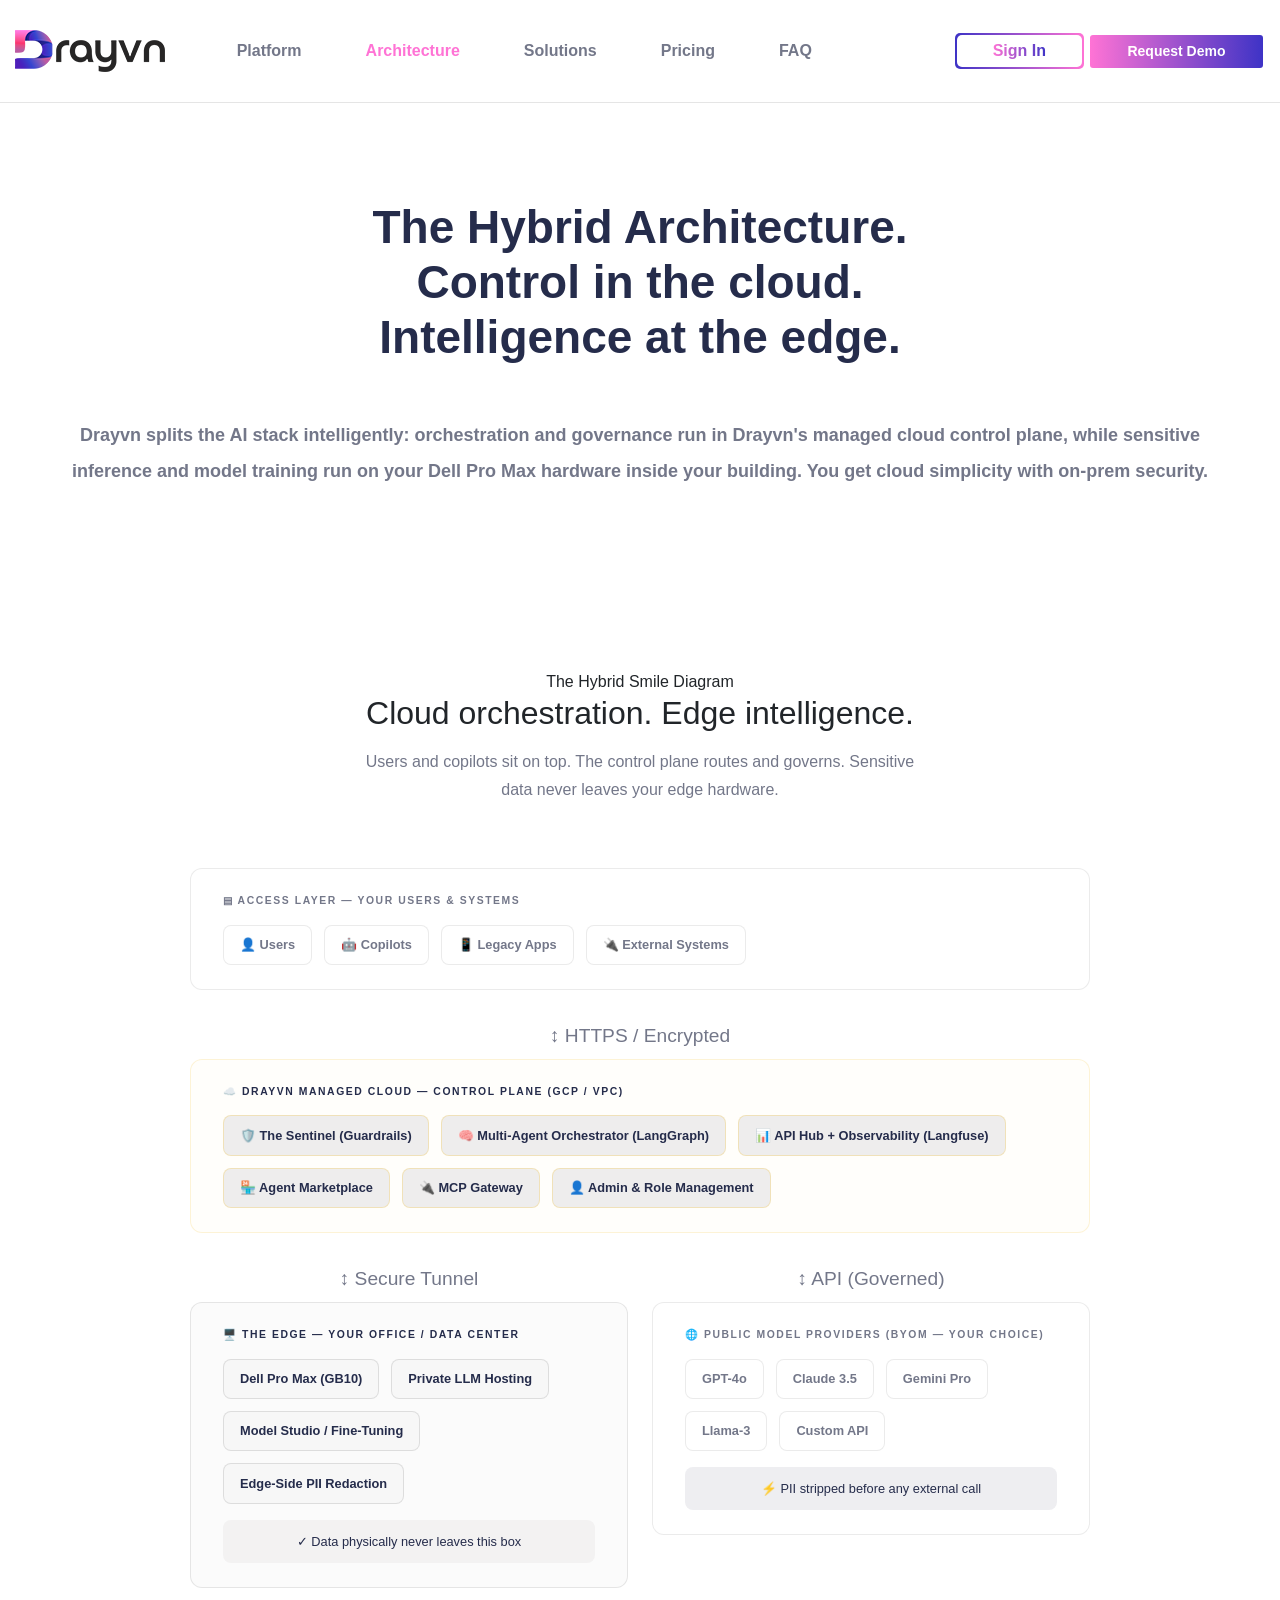
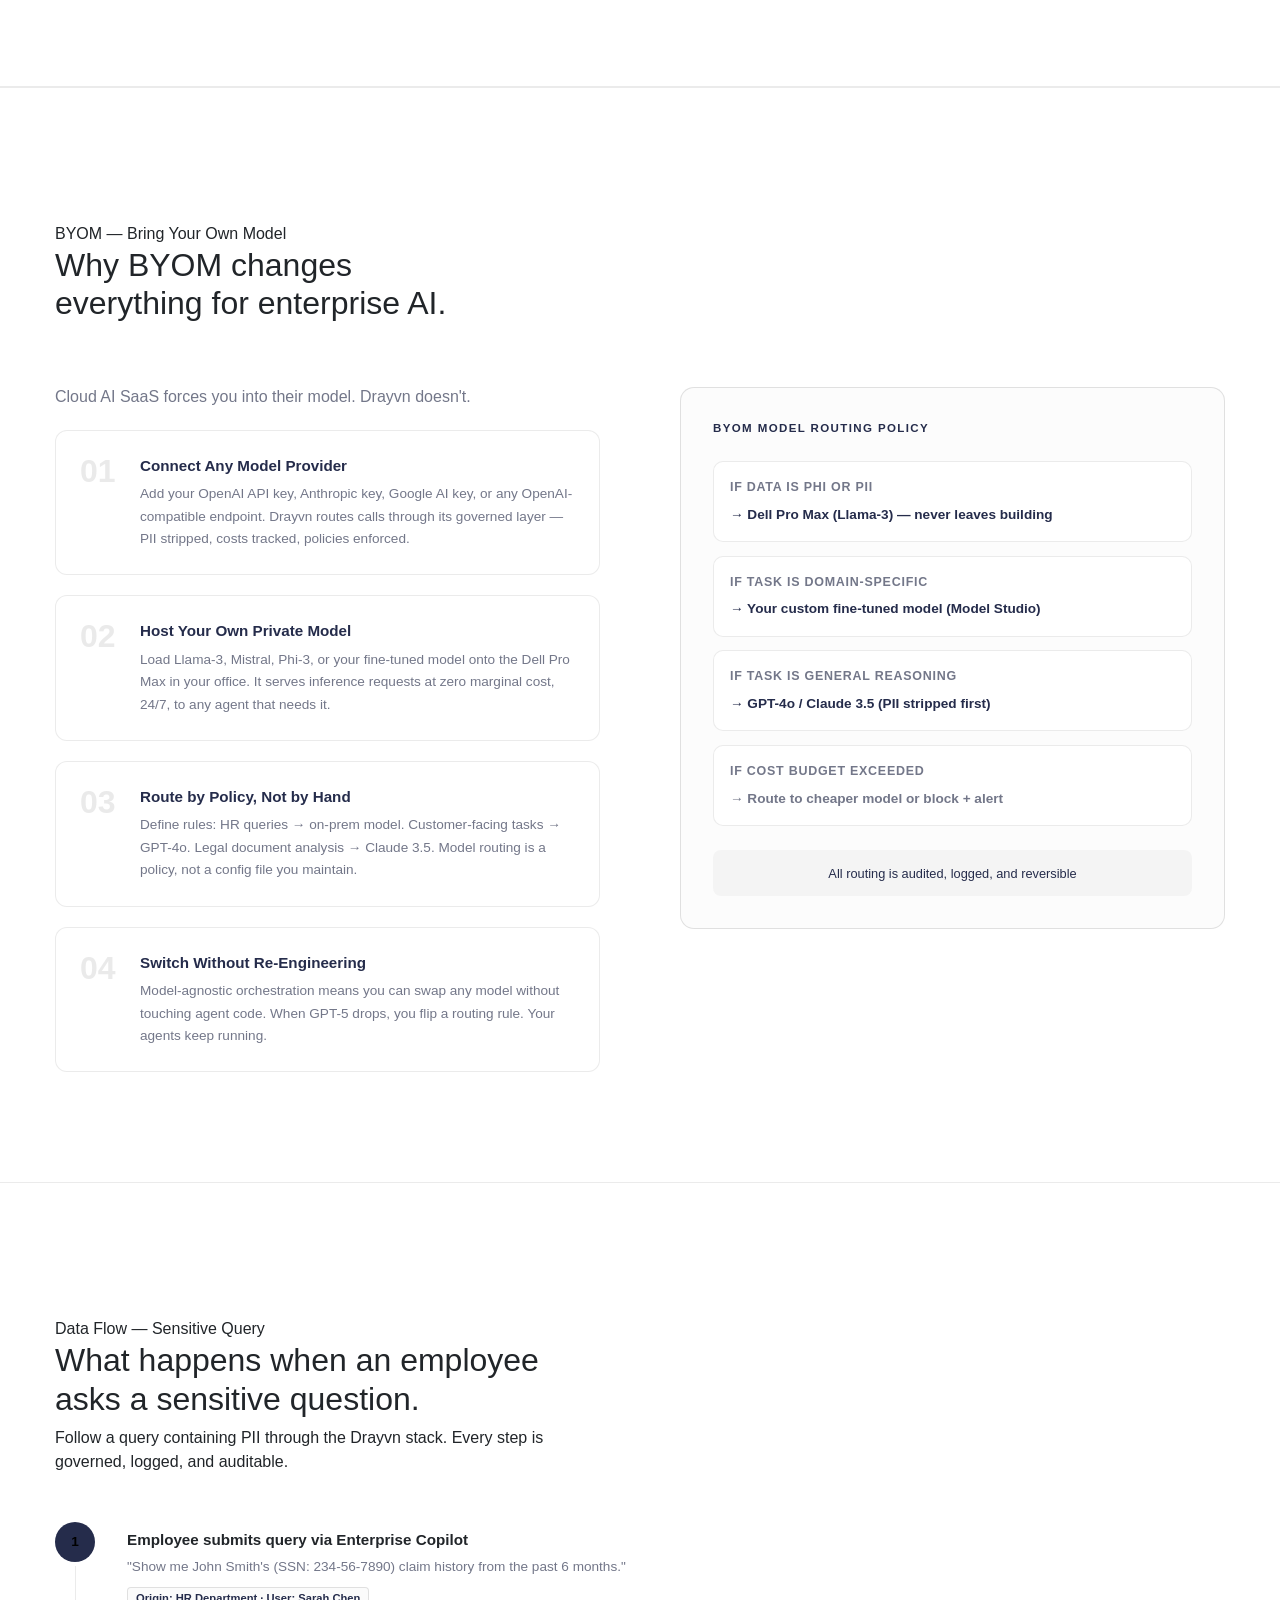
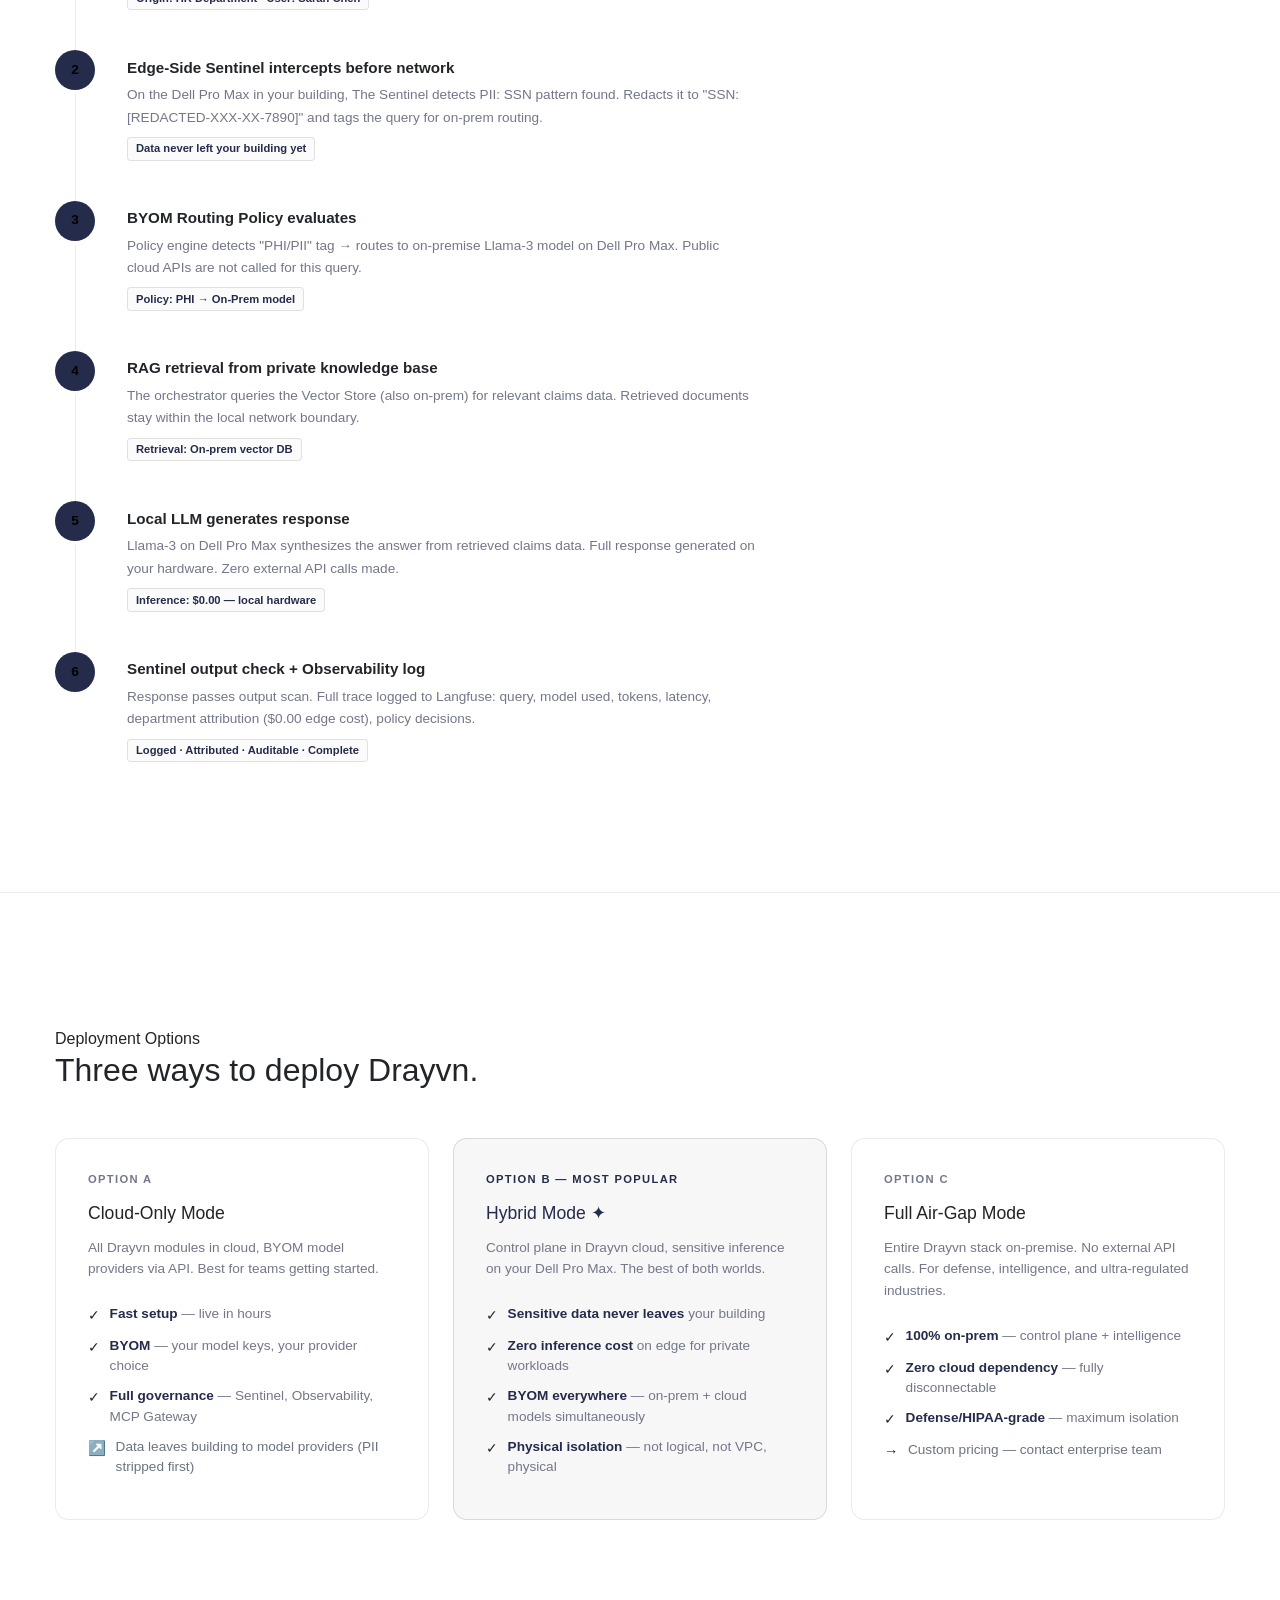
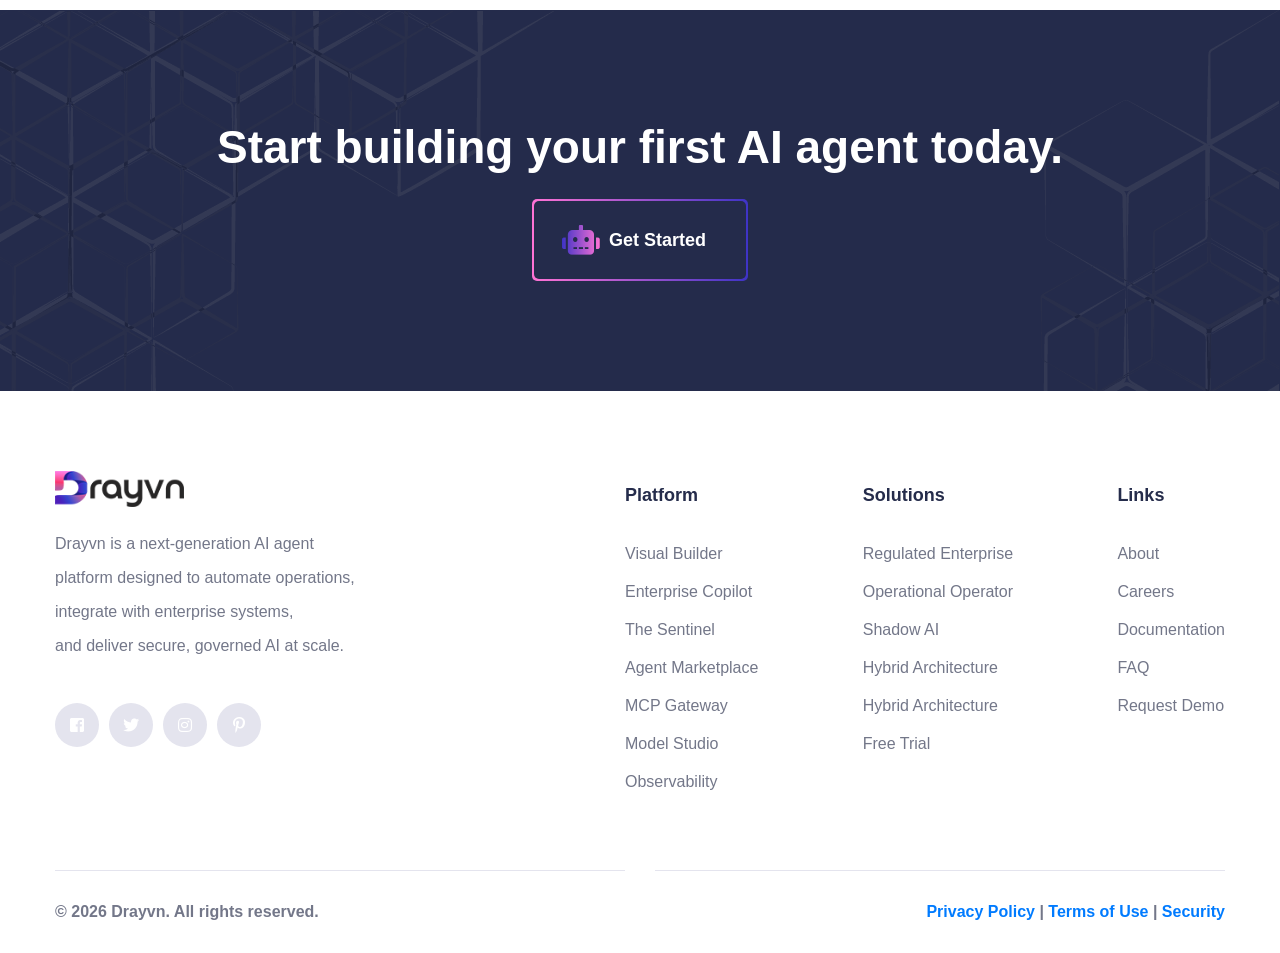
==== commit 2e3e639c: "updated updated" ====
--- a/architecture.html
+++ b/architecture.html
@@ -75,15 +75,207 @@
             <div class="container">
                 <div class="block-title text-center">
                     <!--<p>Feature List</p-->
-                    <h3>Architecture</h3>
+                    <h3>The Hybrid Architecture.<br>
+Control in the cloud.<br>
+Intelligence at the edge.</h3>
 						
                 </div><!-- /.block-title text-center -->
 				<div class="cta-two__text text-center">
-                                <p>Will be updated soon...</p>
+                                <p>Drayvn splits the AI stack intelligently: orchestration and governance run in Drayvn's managed cloud control plane, while sensitive inference and model training run on your Dell Pro Max hardware inside your building. You get cloud simplicity with on-prem security.</p>
                             </div><!-- /.cta-two__text -->
 				</div>
   </section><!-- /.service-one -->
 
+		
+		
+		<section style="padding:6rem 0;border-bottom:1px solid var(--border)">
+  <div class="container">
+    <div class="reveal" style="text-align:center;margin-bottom:4rem">
+      <div class="section-label" style="text-align:center">The Hybrid Smile Diagram</div>
+      <h2>Cloud orchestration. Edge intelligence.</h2>
+      <p style="color:var(--muted);margin-top:1rem;max-width:560px;margin-left:auto;margin-right:auto;line-height:1.75">Users and copilots sit on top. The control plane routes and governs. Sensitive data never leaves your edge hardware.</p>
+    </div>
+    <div class="arch-diagram reveal d1">
+      <!-- ACCESS LAYER -->
+      <div class="arch-layer">
+        <div class="arch-layer-label top">▤ Access Layer — Your Users &amp; Systems</div>
+        <div class="arch-layer-nodes">
+          <div class="arch-node">👤 Users</div>
+          <div class="arch-node">🤖 Copilots</div>
+          <div class="arch-node">📱 Legacy Apps</div>
+          <div class="arch-node">🔌 External Systems</div>
+        </div>
+      </div>
+      <div class="arch-arrow">↕ HTTPS / Encrypted</div>
+      <!-- CONTROL PLANE -->
+      <div class="arch-layer mid-layer">
+        <div class="arch-layer-label mid">☁ Drayvn Managed Cloud — Control Plane (GCP / VPC)</div>
+        <div class="arch-layer-nodes">
+          <div class="arch-node active-y">🛡️ The Sentinel (Guardrails)</div>
+          <div class="arch-node active-y">🧠 Multi-Agent Orchestrator (LangGraph)</div>
+          <div class="arch-node active-y">📊 API Hub + Observability (Langfuse)</div>
+          <div class="arch-node active-y">🏪 Agent Marketplace</div>
+          <div class="arch-node active-y">🔌 MCP Gateway</div>
+          <div class="arch-node active-y">👤 Admin &amp; Role Management</div>
+        </div>
+      </div>
+      <div style="display:grid;grid-template-columns:1fr 1fr;gap:1.5rem">
+        <div>
+          <div class="arch-arrow">↕ Secure Tunnel</div>
+          <!-- EDGE -->
+          <div class="arch-layer edge-layer">
+            <div class="arch-layer-label bot">🖥️ The Edge — Your Office / Data Center</div>
+            <div class="arch-layer-nodes">
+              <div class="arch-node active-g">Dell Pro Max (GB10)</div>
+              <div class="arch-node active-g">Private LLM Hosting</div>
+              <div class="arch-node active-g">Model Studio / Fine-Tuning</div>
+              <div class="arch-node active-g">Edge-Side PII Redaction</div>
+            </div>
+            <div style="margin-top:1rem;padding:.75rem;background:rgb(113 111 111 / 6%);border-radius:8px;font-size:.8rem;color:var(--green);text-align:center">✓ Data physically never leaves this box</div>
+          </div>
+        </div>
+        <div>
+          <div class="arch-arrow">↕ API (Governed)</div>
+          <!-- PUBLIC MODELS -->
+          <div class="arch-layer">
+            <div class="arch-layer-label top">🌐 Public Model Providers (BYOM — Your Choice)</div>
+            <div class="arch-layer-nodes">
+              <div class="arch-node">GPT-4o</div>
+              <div class="arch-node">Claude 3.5</div>
+              <div class="arch-node">Gemini Pro</div>
+              <div class="arch-node">Llama-3</div>
+              <div class="arch-node">Custom API</div>
+            </div>
+            <div style="margin-top:1rem;padding:.75rem;background:var(--ydim);border-radius:8px;font-size:.8rem;color:var(--yellow);text-align:center">⚡ PII stripped before any external call</div>
+          </div>
+        </div>
+      </div>
+    </div>
+  </div>
+</section>
+
+<section class="byom-section" id="byom">
+  <div class="container">
+    <div class="reveal">
+      <div class="section-label">BYOM — Bring Your Own Model</div>
+      <h2>Why BYOM changes<br>everything for enterprise AI.</h2>
+    </div>
+    <div class="byom-how">
+      <div class="reveal d1">
+        <h3 style="margin-bottom:1.5rem;color:var(--muted);font-weight:400;font-size:1rem">Cloud AI SaaS forces you into their model. Drayvn doesn't.</h3>
+        <div class="byom-step"><div class="byom-step-num">01</div><div><div class="byom-step-title">Connect Any Model Provider</div><div class="byom-step-desc">Add your OpenAI API key, Anthropic key, Google AI key, or any OpenAI-compatible endpoint. Drayvn routes calls through its governed layer — PII stripped, costs tracked, policies enforced.</div></div></div>
+        <div class="byom-step"><div class="byom-step-num">02</div><div><div class="byom-step-title">Host Your Own Private Model</div><div class="byom-step-desc">Load Llama-3, Mistral, Phi-3, or your fine-tuned model onto the Dell Pro Max in your office. It serves inference requests at zero marginal cost, 24/7, to any agent that needs it.</div></div></div>
+        <div class="byom-step"><div class="byom-step-num">03</div><div><div class="byom-step-title">Route by Policy, Not by Hand</div><div class="byom-step-desc">Define rules: HR queries → on-prem model. Customer-facing tasks → GPT-4o. Legal document analysis → Claude 3.5. Model routing is a policy, not a config file you maintain.</div></div></div>
+        <div class="byom-step"><div class="byom-step-num">04</div><div><div class="byom-step-title">Switch Without Re-Engineering</div><div class="byom-step-desc">Model-agnostic orchestration means you can swap any model without touching agent code. When GPT-5 drops, you flip a routing rule. Your agents keep running.</div></div></div>
+      </div>
+      <div class="reveal d2">
+        <div style="border: 1px solid rgb(113 113 113 / 20%); border-radius: 14px; padding: 2rem; background: rgb(143 143 143 / 3%);">
+          <div style="font-size:.72rem;font-weight:700;letter-spacing:.12em;text-transform:uppercase;color:var(--green);margin-bottom:1.5rem">BYOM Model Routing Policy</div>
+          <div style="display:flex;flex-direction:column;gap:.85rem">
+            <div style="padding:1rem;background:var(--card);border:1px solid var(--border);border-radius:10px">
+              <div style="font-size:.78rem;font-weight:700;color:var(--muted);margin-bottom:.5rem;letter-spacing:.06em;text-transform:uppercase">If data is PHI or PII</div>
+              <div style="font-size:.85rem;font-weight:600;color:var(--green)">→ Dell Pro Max (Llama-3) — never leaves building</div>
+            </div>
+            <div style="padding:1rem;background:var(--card);border:1px solid var(--border);border-radius:10px">
+              <div style="font-size:.78rem;font-weight:700;color:var(--muted);margin-bottom:.5rem;letter-spacing:.06em;text-transform:uppercase">If task is domain-specific</div>
+              <div style="font-size:.85rem;font-weight:600;color:var(--green)">→ Your custom fine-tuned model (Model Studio)</div>
+            </div>
+            <div style="padding:1rem;background:var(--card);border:1px solid var(--border);border-radius:10px">
+              <div style="font-size:.78rem;font-weight:700;color:var(--muted);margin-bottom:.5rem;letter-spacing:.06em;text-transform:uppercase">If task is general reasoning</div>
+              <div style="font-size:.85rem;font-weight:600;color:var(--yellow)">→ GPT-4o / Claude 3.5 (PII stripped first)</div>
+            </div>
+            <div style="padding:1rem;background:var(--card);border:1px solid var(--border);border-radius:10px">
+              <div style="font-size:.78rem;font-weight:700;color:var(--muted);margin-bottom:.5rem;letter-spacing:.06em;text-transform:uppercase">If cost budget exceeded</div>
+              <div style="font-size:.85rem;font-weight:600;color:var(--muted)">→ Route to cheaper model or block + alert</div>
+            </div>
+          </div>
+          <div style="margin-top:1.5rem;padding:.85rem;background:rgb(116 117 116 / 6%);border-radius:8px;font-size:.8rem;color:var(--green);text-align:center">All routing is audited, logged, and reversible</div>
+        </div>
+      </div>
+    </div>
+  </div>
+</section>
+
+<section class="data-flow" id="dataflow">
+  <div class="container">
+    <div class="reveal">
+      <div class="section-label">Data Flow — Sensitive Query</div>
+      <h2>What happens when an employee<br>asks a sensitive question.</h2>
+      <p class="section-intro" style="max-width:560px">Follow a query containing PII through the Drayvn stack. Every step is governed, logged, and auditable.</p>
+    </div>
+    <div class="flow-timeline reveal d1">
+      <div class="ft-step">
+        <div class="ft-num g">1</div>
+        <div class="ft-content"><div class="ft-title">Employee submits query via Enterprise Copilot</div><div class="ft-desc">"Show me John Smith's (SSN: 234-56-7890) claim history from the past 6 months."</div><div class="ft-badge">Origin: HR Department · User: Sarah Chen</div></div>
+      </div>
+      <div class="ft-step">
+        <div class="ft-num g">2</div>
+        <div class="ft-content"><div class="ft-title">Edge-Side Sentinel intercepts before network</div><div class="ft-desc">On the Dell Pro Max in your building, The Sentinel detects PII: SSN pattern found. Redacts it to "SSN: [REDACTED-XXX-XX-7890]" and tags the query for on-prem routing.</div><div class="ft-badge">Data never left your building yet</div></div>
+      </div>
+      <div class="ft-step">
+        <div class="ft-num y">3</div>
+        <div class="ft-content"><div class="ft-title">BYOM Routing Policy evaluates</div><div class="ft-desc">Policy engine detects "PHI/PII" tag → routes to on-premise Llama-3 model on Dell Pro Max. Public cloud APIs are not called for this query.</div><div class="ft-badge">Policy: PHI → On-Prem model</div></div>
+      </div>
+      <div class="ft-step">
+        <div class="ft-num g">4</div>
+        <div class="ft-content"><div class="ft-title">RAG retrieval from private knowledge base</div><div class="ft-desc">The orchestrator queries the Vector Store (also on-prem) for relevant claims data. Retrieved documents stay within the local network boundary.</div><div class="ft-badge">Retrieval: On-prem vector DB</div></div>
+      </div>
+      <div class="ft-step">
+        <div class="ft-num g">5</div>
+        <div class="ft-content"><div class="ft-title">Local LLM generates response</div><div class="ft-desc">Llama-3 on Dell Pro Max synthesizes the answer from retrieved claims data. Full response generated on your hardware. Zero external API calls made.</div><div class="ft-badge">Inference: $0.00 — local hardware</div></div>
+      </div>
+      <div class="ft-step">
+        <div class="ft-num g">6</div>
+        <div class="ft-content"><div class="ft-title">Sentinel output check + Observability log</div><div class="ft-desc">Response passes output scan. Full trace logged to Langfuse: query, model used, tokens, latency, department attribution ($0.00 edge cost), policy decisions.</div><div class="ft-badge">Logged · Attributed · Auditable · Complete</div></div>
+      </div>
+    </div>
+  </div>
+</section>
+
+<section class="hybrid-compare">
+  <div class="container">
+    <div class="reveal">
+      <div class="section-label">Deployment Options</div>
+      <h2>Three ways to deploy Drayvn.</h2>
+    </div>
+    <div class="compare-grid">
+      <div class="compare-card reveal d1">
+        <div class="compare-card-label" style="color:var(--muted)">Option A</div>
+        <h3>Cloud-Only Mode</h3>
+        <p style="font-size:.85rem;color:var(--muted);margin-bottom:1.5rem;line-height:1.6">All Drayvn modules in cloud, BYOM model providers via API. Best for teams getting started.</p>
+        <div class="compare-point"><div class="compare-point-ico">✓</div><div class="compare-point-text"><strong>Fast setup</strong> — live in hours</div></div>
+        <div class="compare-point"><div class="compare-point-ico">✓</div><div class="compare-point-text"><strong>BYOM</strong> — your model keys, your provider choice</div></div>
+        <div class="compare-point"><div class="compare-point-ico">✓</div><div class="compare-point-text"><strong>Full governance</strong> — Sentinel, Observability, MCP Gateway</div></div>
+        <div class="compare-point"><div class="compare-point-ico">↗</div><div class="compare-point-text" style="color:#6B7280">Data leaves building to model providers (PII stripped first)</div></div>
+      </div>
+      <div class="compare-card winner reveal d2">
+        <div class="compare-card-label" style="color:var(--green)">Option B — Most Popular</div>
+        <h3 style="color:var(--green)">Hybrid Mode ✦</h3>
+        <p style="font-size:.85rem;color:var(--muted);margin-bottom:1.5rem;line-height:1.6">Control plane in Drayvn cloud, sensitive inference on your Dell Pro Max. The best of both worlds.</p>
+        <div class="compare-point"><div class="compare-point-ico">✓</div><div class="compare-point-text"><strong>Sensitive data never leaves</strong> your building</div></div>
+        <div class="compare-point"><div class="compare-point-ico">✓</div><div class="compare-point-text"><strong>Zero inference cost</strong> on edge for private workloads</div></div>
+        <div class="compare-point"><div class="compare-point-ico">✓</div><div class="compare-point-text"><strong>BYOM everywhere</strong> — on-prem + cloud models simultaneously</div></div>
+        <div class="compare-point"><div class="compare-point-ico">✓</div><div class="compare-point-text"><strong>Physical isolation</strong> — not logical, not VPC, physical</div></div>
+      </div>
+      <div class="compare-card reveal d3">
+        <div class="compare-card-label" style="color:var(--muted)">Option C</div>
+        <h3>Full Air-Gap Mode</h3>
+        <p style="font-size:.85rem;color:var(--muted);margin-bottom:1.5rem;line-height:1.6">Entire Drayvn stack on-premise. No external API calls. For defense, intelligence, and ultra-regulated industries.</p>
+        <div class="compare-point"><div class="compare-point-ico">✓</div><div class="compare-point-text"><strong>100% on-prem</strong> — control plane + intelligence</div></div>
+        <div class="compare-point"><div class="compare-point-ico">✓</div><div class="compare-point-text"><strong>Zero cloud dependency</strong> — fully disconnectable</div></div>
+        <div class="compare-point"><div class="compare-point-ico">✓</div><div class="compare-point-text"><strong>Defense/HIPAA-grade</strong> — maximum isolation</div></div>
+        <div class="compare-point"><div class="compare-point-ico">→</div><div class="compare-point-text" style="color:#6B7280">Custom pricing — contact enterprise team</div></div>
+      </div>
+    </div>
+  </div>
+</section>
+		
+		
+		
+		
+		
+		
+		
 
 		 <!-- /.service-one -->
 		
--- a/assets/css/style.css
+++ b/assets/css/style.css
@@ -29,6 +29,1508 @@
 --------------------------------------------------------------*/
 
 
+.reveal {
+    opacity: 10;
+    transform: translateY(22px);
+    transition:
+        opacity 0.65s ease,
+        transform 0.65s ease;
+}
+.reveal.visible {
+    opacity: 1;
+    transform: translateY(0);
+}
+.d1 {
+    transition-delay: 0.1s;
+}
+.d2 {
+    transition-delay: 0.2s;
+}
+.d3 {
+    transition-delay: 0.3s;
+}
+.d4 {
+    transition-delay: 0.4s;
+}
+
+.why-two {
+    display: grid;
+    grid-template-columns: 1fr 1fr;
+    gap: 4rem;
+    align-items: end;
+    margin-bottom: 4rem;
+}
+.why-right {
+    color: var(--muted);
+    font-size: 1rem;
+    line-height: 1.75;
+}
+/* TABLE */
+.ctable {
+    width: 100%;
+    border-collapse: collapse;
+    border: 1px solid var(--border);
+    border-radius: 12px;
+    overflow: hidden;
+}
+.ctable th {
+    font-family: var(--D);
+    font-size: 0.7rem;
+    font-weight: 700;
+    letter-spacing: 0.12em;
+    text-transform: uppercase;
+    padding: 1rem 1.25rem;
+    text-align: left;
+    background: var(--surface);
+    color: var(--muted);
+    border-bottom: 1px solid var(--border);
+}
+.ctable th:last-child {
+    color: var(--green);
+}
+.ctable td {
+    padding: 1rem 1.25rem;
+    font-size: 0.875rem;
+    border-bottom: 1px solid var(--border);
+    vertical-align: top;
+	    background-color: #fff;
+}
+.ctable tr:last-child td {
+    border-bottom: none;
+}
+.ctable td:first-child {
+    font-weight: 600;
+    color: var(--white);
+    white-space: nowrap;
+    font-size: 0.83rem;
+}
+.ctable td:not(:first-child):not(:last-child) {
+    color: var(--muted);
+    background: var(--surface);
+}
+.ctable td:last-child {
+    color: var(--white);
+    font-weight: 600;
+    background: rgb(255 255 255);
+}
+
+.advantage-one {
+	padding-bottom: 120px;
+	padding-top: 120px;
+	background-color: #f6f6fb;
+	margin-bottom: 100px;
+}
+
+
+.byom-grid {
+    display: grid;
+    grid-template-columns: 1fr 1fr;
+    gap: 4rem;
+    align-items: center;
+    margin-top: 3rem;
+}
+.byom-vis {
+    border: 1px solid rgb(71 73 72 / 20%);
+    border-radius: 16px;
+    padding: 2rem;
+    background: rgb(255 45 45 / 3%);
+}
+.model-row {
+    display: flex;
+    gap: 0.75rem;
+    flex-wrap: wrap;
+    margin-bottom: 1rem;
+}
+.model-badge {
+    background: var(--card);
+    border: 1px solid var(--border);
+    border-radius: 8px;
+    padding: 0.5rem 0.9rem;
+    font-size: 0.8rem;
+    font-weight: 600;
+    color: var(--muted);
+    display: flex;
+    align-items: center;
+    gap: 0.4rem;
+}
+.model-badge.yours {
+    border-color: rgb(131 131 131 / 30%);
+    color: var(--green);
+    background: var(--gdim);
+}
+.model-arrow {
+    text-align: center;
+    color: var(--muted);
+    padding: 0.5rem 0;
+    font-size: 0.8rem;
+}
+.byom-platform-box {
+    background: rgb(119 121 119 / 6%);
+    border: 1px solid rgb(131 131 131 / 30%);
+    border-radius: 10px;
+    padding: 1.25rem;
+    text-align: center;
+    font-family: var(--D);
+    font-weight: 700;
+    font-size: 0.95rem;
+    color: var(--green);
+}
+/* FEATURE CARDS */
+.platform {
+	    position: relative;
+    padding-top: 25px;
+    margin-bottom: 200px;
+}
+.card-grid-3 {
+    display: grid;
+    grid-template-columns: repeat(3, 1fr);
+    gap: 1px;
+
+    border-radius: 14px;
+   
+}
+.card-grid-2 {
+    display: grid;
+    grid-template-columns: repeat(2, 1fr);
+    gap: 1.5rem;
+}
+
+		.card,
+.bcard,
+.rm-card,
+
+.card:hover {
+    background: #ffffff;
+    padding: 20px;
+	margin: 10px;
+}
+.card::before {
+    content: "";
+    position: absolute;
+    top: 0;
+    left: 0;
+    right: 0;
+    height: 2px;
+    background: linear-gradient(90deg, transparent, var(--green), transparent);
+    opacity: 0;
+    transition: opacity 0.3s;
+}
+.card:hover::before {
+    opacity: 1;
+}
+.card.yellow-top::before {
+    background: linear-gradient(90deg, transparent, var(--yellow), transparent);
+}
+.card-icon {
+    width: 44px;
+    height: 44px;
+    border-radius: 10px;
+    display: flex;
+    align-items: center;
+    justify-content: center;
+    font-size: 1.3rem;
+    margin-bottom: 1.25rem;
+    background: var(--gdim);
+    border: 1px solid rgba(45, 255, 114, 0.2);
+}
+.card-icon.y {
+    background: var(--ydim);
+    border-color: rgba(245, 200, 66, 0.2);
+}
+.card-title {
+    font-family: var(--D);
+    font-size: 1.05rem;
+    font-weight: 700;
+    margin-bottom: 0.55rem;
+    color: var(--white);
+}
+.card-desc {
+    font-size: 0.875rem;
+    color: var(--muted);
+    line-height: 1.65;
+}
+.card-bullets {
+    list-style: none;
+    margin-top: 0.9rem;
+    display: flex;
+    flex-direction: column;
+    gap: 0.4rem;
+}
+.card-bullets li {
+    font-size: 0.8rem;
+    color: #9ca3af;
+    padding-left: 1rem;
+    position: relative;
+    line-height: 1.5;
+}
+.card-bullets li::before {
+    content: "→";
+    position: absolute;
+    left: 0;
+    color: var(--green);
+    font-size: 0.7rem;
+}
+.card-bullets.y li::before {
+    color: var(--yellow);
+}
+/* faq-item */
+
+
+
+ /* FAQ */
+.faq-section {
+    margin-bottom: 0;
+}
+.faq-page {
+        padding: 5rem 0;
+    }
+    .faq-categories {
+        display: flex;
+        gap: 0.5rem;
+        flex-wrap: wrap;
+        margin-bottom: 3.5rem;
+    }
+    .faq-cat-btn {
+        font-size: 0.78rem;
+        font-weight: 700;
+        color: var(--muted);
+        background: var(--card);
+        border: 1px solid var(--border);
+        border-radius: 100px;
+        padding: 0.4rem 1rem;
+        cursor: pointer;
+        transition: all 0.2s;
+        font-family: var(--B);
+    }
+    .faq-cat-btn:hover,
+    .faq-cat-btn.active {
+        color: var(--green);
+        border-color: rgba(45, 255, 114, 0.3);
+        background: var(--gdim);
+    }
+    .faq-section {
+        margin-bottom: 4rem;
+    }
+    .faq-section-title {
+        font-family: var(--D);
+        font-size: 1.15rem;
+        font-weight: 800;
+        color: var(--muted);
+        margin-bottom: 1.5rem;
+        padding-bottom: 0.75rem;
+        border-bottom: 1px solid var(--border);
+        display: flex;
+        align-items: center;
+        gap: 0.75rem;
+    }
+    .faq-section-title::before {
+        content: "";
+        width: 3px;
+        height: 20px;
+        background: var(--green);
+        border-radius: 2px;
+        flex-shrink: 0;
+    }
+    .faq-section-title.y::before {
+        background: var(--yellow);
+    }
+    .faq-section-title.m::before {
+        background: var(--muted);
+    }
+    .faq-wrap {
+        display: flex;
+        flex-direction: column;
+        gap: 0.75rem;
+    }
+    .faq-item {
+        border: 1px solid var(--border);
+        border-radius: 10px;
+        overflow: hidden;
+        background: var(--card);
+        transition: border-color 0.25s;
+    }
+    .faq-item.open {
+        border-color: rgb(95 95 95 / 25%);
+    }
+    .faq-q {
+        width: 100%;
+        background: none;
+        border: none;
+        color: var(--white);
+        font-family: var(--B);
+        font-size: 0.9rem;
+        font-weight: 600;
+        text-align: left;
+        padding: 1.25rem 1.5rem;
+        cursor: pointer;
+        display: flex;
+        justify-content: space-between;
+        align-items: center;
+        gap: 1rem;
+        transition: color 0.2s;
+        line-height: 1.4;
+    }
+    .faq-q:hover {
+        color: var(--green);
+    }
+    .faq-arr {
+        color: var(--muted);
+        flex-shrink: 0;
+        transition: transform 0.25s;
+        font-size: 0.9rem;
+    }
+    .faq-item.open .faq-arr {
+        transform: rotate(90deg);
+        color: var(--green);
+    }
+    .faq-a {
+        max-height: 0;
+        overflow: hidden;
+        transition: max-height 0.4s ease;
+    }
+    .faq-item.open .faq-a {
+        max-height: 800px;
+    }
+    .faq-a-inner {
+        padding: 0 1.5rem 1.5rem;
+        font-size: 0.875rem;
+        color: var(--muted);
+        line-height: 1.8;
+    }
+    .faq-a-inner p {
+        margin-bottom: 0.75rem;
+    }
+    .faq-a-inner p:last-child {
+        margin-bottom: 0;
+    }
+    .faq-a-inner ul {
+        list-style: none;
+        display: flex;
+        flex-direction: column;
+        gap: 0.5rem;
+        margin: 0.75rem 0;
+    }
+    .faq-a-inner ul li {
+        padding-left: 1.25rem;
+        position: relative;
+    }
+    .faq-a-inner ul li::before {
+        content: "→";
+        position: absolute;
+        left: 0;
+        color: var(--green);
+        font-size: 0.75rem;
+        top: 0.15rem;
+    }
+    .faq-a-inner strong {
+        color: var(--white);
+        font-weight: 600;
+    }
+    .faq-a-inner .highlight {
+        display: inline-block;
+        background: var(--gdim);
+        border: 1px solid rgba(45, 255, 114, 0.2);
+        color: var(--green);
+        border-radius: 4px;
+        padding: 0.1rem 0.5rem;
+        font-size: 0.83rem;
+        font-weight: 600;
+    }
+    .faq-a-inner .highlight-y {
+        display: inline-block;
+        background: var(--ydim);
+        border: 1px solid rgba(245, 200, 66, 0.2);
+        color: var(--yellow);
+        border-radius: 4px;
+        padding: 0.1rem 0.5rem;
+        font-size: 0.83rem;
+        font-weight: 600;
+    }
+    .byom-explainer {
+            border: 1px solid rgb(207 207 207 / 25%);
+    border-radius: 14px;
+    padding: 2.5rem;
+    background: rgb(197 197 197 / 3%);
+    margin: 4rem 0;
+}
+    .be-grid {
+        display: grid;
+        grid-template-columns: 1fr 1fr;
+        gap: 3rem;
+        align-items: start;
+        margin-top: 2rem;
+    }
+    .be-vs {
+        display: flex;
+        flex-direction: column;
+        gap: 1rem;
+    }
+    .be-vs-item {
+        padding: 1.25rem;
+        border-radius: 10px;
+        font-size: 0.875rem;
+        line-height: 1.6;
+    }
+    .be-vs-item.bad {
+        background: rgba(239, 68, 68, 0.06);
+        border: 1px solid rgba(239, 68, 68, 0.2);
+        color: #fc8181;
+    }
+    .be-vs-item.good {
+        background: var(--gdim);
+        border: 1px solid rgb(110 115 112 / 20%);
+        color: var(--green);
+    }
+    @media (max-width: 960px) {
+        .be-grid {
+            grid-template-columns: 1fr;
+        }
+    }
+
+
+/* Who We Serve */
+.seg-grid {
+    display: grid;
+    grid-template-columns: repeat(3, 1fr);
+    gap: 1.5rem;
+    margin-top: 3rem;
+}
+
+.rm-phases {
+    display: flex;
+    flex-direction: column;
+    gap: 3rem;
+    margin-top: 3rem;
+}
+.phase-bar {
+    display: flex;
+    align-items: center;
+    gap: 1rem;
+    margin-bottom: 1.25rem;
+}
+.phase-label {
+    font-size: 0.72rem;
+    font-weight: 700;
+    letter-spacing: 0.13em;
+    text-transform: uppercase;
+}
+.phase-label.live {
+    color: var(--green);
+}
+.phase-label.next {
+    color: var(--yellow);
+}
+.phase-label.fut {
+    color: var(--muted);
+}
+.phase-dot {
+    width: 8px;
+    height: 8px;
+    border-radius: 50%;
+    flex-shrink: 0;
+}
+.phase-dot.live {
+    background: var(--green);
+    animation: pulse 2s infinite;
+}
+.phase-dot.next {
+    background: var(--yellow);
+    animation: pulse 2s infinite;
+}
+.phase-dot.fut {
+    background: var(--muted);
+}
+.rm-grid-3 {
+    display: grid;
+    grid-template-columns: repeat(3, 1fr);
+    gap: 1.25rem;
+}
+.rm-grid-1 {
+    display: grid;
+    grid-template-columns: 1fr;
+}
+
+.rm-card:hover {
+    transform: translateY(-2px);
+}
+.rm-card.c-next {
+    border-color: rgba(245, 200, 66, 0.2);
+    background: rgba(245, 200, 66, 0.02);
+}
+.rm-card.c-next:hover {
+    border-color: rgba(245, 200, 66, 0.4);
+}
+.rm-card.c-live {
+    border-color: rgb(89 88 88 / 30%);
+    background: rgb(135 135 135 / 4%);
+}
+.rm-card.c-live:hover {
+    border-color: rgba(45, 255, 114, 0.5);
+}
+.rc-ico {
+    font-size: 1.5rem;
+    margin-bottom: 0.9rem;
+    display: block;
+}
+.rc-title {
+    font-family: var(--D);
+    font-size: 1rem;
+    font-weight: 700;
+    margin-bottom: 0.45rem;
+    color: var(--white);
+}
+.rc-desc {
+    font-size: 0.85rem;
+    color: var(--muted);
+    line-height: 1.6;
+}
+.rc-bul {
+    list-style: none;
+    margin-top: 0.8rem;
+    display: flex;
+    flex-direction: column;
+    gap: 0.35rem;
+}
+.rc-bul li {
+    font-size: 0.78rem;
+    color: #9ca3af;
+    padding-left: 1rem;
+    position: relative;
+}
+.rc-bul li::before {
+    content: "→";
+    position: absolute;
+    left: 0;
+    font-size: 0.7rem;
+    color: var(--green);
+}
+.rc-bul.y li::before {
+    color: var(--yellow);
+}
+.rc-bul.m li::before {
+    color: var(--muted);
+}
+.ms-2col {
+    display: grid;
+    grid-template-columns: 1fr 1fr;
+    gap: 2rem;
+    margin-top: 1.5rem;
+}
+.ms-col-lbl {
+    font-size: 0.7rem;
+    font-weight: 700;
+    letter-spacing: 0.1em;
+    text-transform: uppercase;
+    color: var(--green);
+    margin-bottom: 0.65rem;
+}
+.ms-feats {
+    display: flex;
+    flex-wrap: wrap;
+    gap: 0.5rem;
+    margin-top: 1.25rem;
+    padding-top: 1.25rem;
+    border-top: 1px solid rgba(45, 255, 114, 0.12);
+}
+.ms-feat {
+    font-size: 0.75rem;
+    color: var(--green);
+    font-weight: 600;
+}
+.ms-dot {
+    color: var(--muted);
+    font-size: 0.75rem;
+}
+    @media (max-width: 960px) {
+        .be-grid {
+            grid-template-columns: 1fr;
+        }
+		 .seg-grid {
+        grid-template-columns: 1fr;
+    }
+    }    
+
+/* Architecture */
+
+    .arch-hero-visual {
+        position: relative;
+        margin-top: 3rem;
+    }
+    .arch-diagram {
+        display: flex;
+        flex-direction: column;
+        gap: 0;
+        max-width: 900px;
+        margin: 0 auto;
+    }
+    .arch-layer {
+        position: relative;
+        padding: 1.5rem 2rem;
+        border: 1px solid var(--border);
+        border-radius: 12px;
+        margin-bottom: 1.5rem;
+        background: var(--card);
+    }
+    .arch-layer-label {
+        font-size: 0.65rem;
+        font-weight: 700;
+        letter-spacing: 0.15em;
+        text-transform: uppercase;
+        margin-bottom: 1rem;
+        display: flex;
+        align-items: center;
+        gap: 0.6rem;
+    }
+    .arch-layer-label.top {
+        color: var(--muted);
+    }
+    .arch-layer-label.mid {
+        color: var(--yellow);
+    }
+    .arch-layer-label.bot {
+        color: var(--green);
+    }
+    .arch-layer-nodes {
+        display: flex;
+        gap: 0.75rem;
+        flex-wrap: wrap;
+    }
+    .arch-node {
+        background: var(--surface);
+        border: 1px solid var(--border);
+        border-radius: 8px;
+        padding: 0.6rem 1rem;
+        font-size: 0.8rem;
+        font-weight: 600;
+        color: var(--muted);
+        display: flex;
+        align-items: center;
+        gap: 0.4rem;
+    }
+    .arch-node.active-g {
+        color: var(--green);
+        border-color: rgb(174 175 175 / 35%);
+        background: var(--gdim);
+    }
+    .arch-node.active-y {
+        color: var(--yellow);
+        border-color: rgba(245, 200, 66, 0.3);
+        background: var(--ydim);
+    }
+    .arch-arrow {
+        text-align: center;
+        color: var(--muted);
+        padding: 0.5rem;
+        font-size: 1.2rem;
+    }
+    .arch-layer.mid-layer {
+        border-color: rgba(245, 200, 66, 0.2);
+        background: rgba(245, 200, 66, 0.02);
+    }
+    .arch-layer.edge-layer {
+            border-color: rgb(179 179 179 / 30%);
+			background: rgb(151 151 151 / 4%);
+    }
+    .byom-section {
+        padding: 7rem 0;
+        border-top: 1px solid var(--border);
+    }
+    .byom-how {
+        display: grid;
+        grid-template-columns: 1fr 1fr;
+        gap: 5rem;
+        align-items: start;
+        margin-top: 4rem;
+    }
+    .byom-step {
+        display: flex;
+        gap: 1.25rem;
+        padding: 1.5rem;
+        border: 1px solid var(--border);
+        border-radius: 12px;
+        background: var(--card);
+        margin-bottom: 1.25rem;
+        transition: border-color 0.25s;
+    }
+    .byom-step:hover {
+        border-color: rgba(45, 255, 114, 0.25);
+    }
+    .byom-step-num {
+        font-family: var(--D);
+        font-size: 2rem;
+        font-weight: 800;
+        color: rgb(149 149 149 / 20%);
+        width: 40px;
+        flex-shrink: 0;
+        line-height: 1;
+    }
+    .byom-step-title {
+        font-weight: 700;
+        font-size: 0.95rem;
+        margin-bottom: 0.35rem;
+        color: var(--white);
+    }
+    .byom-step-desc {
+        font-size: 0.85rem;
+        color: var(--muted);
+        line-height: 1.65;
+    }
+    .data-flow {
+        padding: 7rem 0;
+        border-top: 1px solid var(--border);
+    }
+    .flow-timeline {
+        display: flex;
+        flex-direction: column;
+        gap: 0;
+        margin-top: 3rem;
+        max-width: 700px;
+    }
+    .ft-step {
+        display: flex;
+        gap: 2rem;
+        align-items: flex-start;
+        padding-bottom: 2.5rem;
+        position: relative;
+    }
+    .ft-step:not(:last-child)::after {
+        content: "";
+        position: absolute;
+        left: 20px;
+        top: 44px;
+        bottom: 0;
+        width: 1px;
+        background: var(--border);
+    }
+    .ft-num {
+        width: 40px;
+        height: 40px;
+        border-radius: 50%;
+        display: flex;
+        align-items: center;
+        justify-content: center;
+        font-family: var(--D);
+        font-weight: 800;
+        font-size: 0.85rem;
+        flex-shrink: 0;
+        z-index: 1;
+    }
+    .ft-num.g {
+        background: var(--green);
+        color: #000;
+    }
+    .ft-num.y {
+        background: var(--yellow);
+        color: #000;
+    }
+    .ft-num.m {
+        background: var(--card);
+        border: 1px solid var(--border);
+        color: var(--muted);
+    }
+    .ft-content {
+        padding-top: 0.4rem;
+    }
+    .ft-title {
+        font-weight: 700;
+        font-size: 0.95rem;
+        margin-bottom: 0.3rem;
+    }
+    .ft-desc {
+        font-size: 0.85rem;
+        color: var(--muted);
+        line-height: 1.65;
+    }
+    .ft-badge {
+        display: inline-block;
+        font-size: 0.7rem;
+        font-weight: 700;
+        color: var(--green);
+        background: var(--gdim);
+        border: 1px solid rgb(115 115 115 / 20%);
+        border-radius: 4px;
+        padding: 0.15rem 0.5rem;
+        margin-top: 0.5rem;
+    }
+    .hybrid-compare {
+        padding: 7rem 0;
+        border-top: 1px solid var(--border);
+    }
+    .compare-grid {
+        display: grid;
+        grid-template-columns: 1fr 1fr 1fr;
+        gap: 1.5rem;
+        margin-top: 3rem;
+    }
+    .compare-card {
+        border: 1px solid var(--border);
+        border-radius: 14px;
+        padding: 2rem;
+        background: var(--card);
+    }
+    .compare-card.winner {
+            border-color: rgb(153 153 153 / 30%);
+    background: rgb(0 0 0 / 3%);
+    }
+    .compare-card-label {
+        font-size: 0.7rem;
+        font-weight: 700;
+        letter-spacing: 0.12em;
+        text-transform: uppercase;
+        margin-bottom: 1rem;
+    }
+    .compare-card h3 {
+        margin-bottom: 0.75rem;
+        font-size: 1.1rem;
+    }
+    .compare-point {
+        display: flex;
+        align-items: flex-start;
+        gap: 0.6rem;
+        margin-bottom: 0.6rem;
+        font-size: 0.85rem;
+    }
+    .compare-point-ico {
+        font-size: 0.9rem;
+        flex-shrink: 0;
+        margin-top: 0.05rem;
+    }
+    .compare-point-text {
+        color: var(--muted);
+        line-height: 1.5;
+    }
+    .compare-point-text strong {
+        color: var(--white);
+        font-weight: 600;
+    }
+    @media (max-width: 960px) {
+        .byom-how {
+            grid-template-columns: 1fr;
+            gap: 2.5rem;
+        }
+        .compare-grid {
+            grid-template-columns: 1fr;
+        }
+    }
+
+/*Solution*/
+
+
+    .solutions-nav {
+        display: flex;
+        gap: 0.5rem;
+        margin-top: 2.5rem;
+        flex-wrap: wrap;
+    }
+    .solutions-nav a {
+        font-size: 0.8rem;
+        font-weight: 600;
+        color: var(--muted);
+        text-decoration: none;
+        padding: 0.4rem 0.9rem;
+        border: 1px solid var(--border);
+        border-radius: 100px;
+        transition: all 0.2s;
+    }
+    .solutions-nav a:hover {
+        color: var(--green);
+        border-color: rgba(45, 255, 114, 0.3);
+        background: var(--gdim);
+    }
+    .sol-section {
+        padding: 7rem 0;
+        border-bottom: 1px solid var(--border);
+    }
+    .sol-section:last-of-type {
+        border-bottom: none;
+    }
+    .sol-header {
+        display: grid;
+        grid-template-columns: 1fr 1fr;
+        gap: 4rem;
+        align-items: center;
+        margin-bottom: 4rem;
+    }
+    .sol-header-text .sol-who {
+        font-size: 0.78rem;
+        font-weight: 600;
+        color: var(--muted);
+        background: var(--card);
+        border: 1px solid var(--border);
+        border-radius: 100px;
+        padding: 0.25rem 0.85rem;
+        display: inline-block;
+        margin-bottom: 1rem;
+    }
+    .sol-header-text .sol-pain {
+        font-size: 1rem;
+        color: var(--muted);
+        line-height: 1.75;
+        margin-top: 1rem;
+        padding: 1.25rem;
+        border-left: 2px solid var(--green);
+        background: var(--gdim);
+        border-radius: 0 8px 8px 0;
+    }
+    .sol-header-text .sol-pain.y {
+        border-left-color: var(--yellow);
+        background: var(--ydim);
+    }
+    .sol-header-text .sol-pain.m {
+        border-left-color: var(--muted);
+        background: rgba(107, 114, 128, 0.06);
+    }
+    .sol-pitch-box {
+    border: 1px solid rgb(83 83 83 / 25%);
+    border-radius: 14px;
+    padding: 2rem;
+    background: rgb(47 47 47 / 3%);
+    }
+    .sol-pitch-box.y {
+        border-color: rgba(245, 200, 66, 0.25);
+        background: rgba(245, 200, 66, 0.02);
+    }
+    .sol-pitch-box.m {
+        border-color: var(--border);
+        background: var(--card);
+    }
+    .sol-pitch-label {
+        font-size: 0.68rem;
+        font-weight: 700;
+        letter-spacing: 0.13em;
+        text-transform: uppercase;
+        color: var(--green);
+        margin-bottom: 1rem;
+    }
+    .sol-pitch-label.y {
+        color: var(--yellow);
+    }
+    .sol-pitch-label.m {
+        color: var(--muted);
+    }
+    .sol-pitch-quote {
+        font-family: var(--D);
+        font-size: 1.1rem;
+        font-weight: 700;
+        color: var(--white);
+        line-height: 1.5;
+        margin-bottom: 1.5rem;
+    }
+    .sol-modules {
+        display: grid;
+        grid-template-columns: 1fr 1fr;
+        gap: 3rem;
+        margin-top: 3rem;
+    }
+    .sol-module-list {
+        display: flex;
+        flex-direction: column;
+        gap: 0.75rem;
+    }
+    .sol-module-item {
+        display: flex;
+        align-items: flex-start;
+        gap: 1rem;
+        padding: 1.25rem;
+        background: var(--card);
+        border: 1px solid var(--border);
+        border-radius: 10px;
+        transition: border-color 0.25s;
+    }
+    .sol-module-item:hover {
+        border-color: rgba(45, 255, 114, 0.25);
+    }
+    .sol-module-ico {
+        font-size: 1.3rem;
+        flex-shrink: 0;
+        width: 40px;
+        text-align: center;
+    }
+    .sol-module-title {
+        font-weight: 700;
+        font-size: 0.9rem;
+        margin-bottom: 0.25rem;
+    }
+    .sol-module-desc {
+        font-size: 0.82rem;
+        color: var(--muted);
+        line-height: 1.55;
+    }
+    .sol-outcomes {
+        display: grid;
+        grid-template-columns: repeat(3, 1fr);
+        gap: 1.5rem;
+        margin-top: 2rem;
+    }
+    .outcome-box {
+        text-align: center;
+        padding: 1.5rem;
+        border: 1px solid var(--border);
+        border-radius: 12px;
+        background: var(--card);
+    }
+    .outcome-val {
+        font-family: var(--D);
+        font-size: 2rem;
+        font-weight: 800;
+        margin-bottom: 0.35rem;
+    }
+    .outcome-lbl {
+        font-size: 0.8rem;
+        color: var(--muted);
+        line-height: 1.5;
+    }
+    .workflow-steps {
+        display: grid;
+        grid-template-columns: repeat(4, 1fr);
+        gap: 1px;
+        background: var(--border);
+        border: 1px solid var(--border);
+        border-radius: 12px;
+        overflow: hidden;
+        margin-top: 2rem;
+    }
+    .wf-step {
+        background: var(--card);
+        padding: 1.5rem;
+        position: relative;
+    }
+    .wf-step:not(:last-child)::after {
+        content: "→";
+        position: absolute;
+        right: -10px;
+        top: 50%;
+        transform: translateY(-50%);
+        color: var(--muted);
+        font-size: 0.9rem;
+        z-index: 2;
+    }
+    .wf-step-num {
+        font-family: var(--D);
+        font-size: 1.8rem;
+        font-weight: 800;
+        color: rgb(149 149 149 / 20%);
+        margin-bottom: 0.5rem;
+        line-height: 1;
+    }
+    .wf-step-title {
+        font-size: 0.85rem;
+        font-weight: 700;
+        margin-bottom: 0.25rem;
+    }
+    .wf-step-desc {
+        font-size: 0.78rem;
+        color: var(--muted);
+        line-height: 1.55;
+    }
+    @media (max-width: 960px) {
+        .sol-header {
+            grid-template-columns: 1fr;
+            gap: 2.5rem;
+        }
+        .sol-modules {
+            grid-template-columns: 1fr;
+        }
+        .sol-outcomes {
+            grid-template-columns: 1fr 1fr;
+        }
+        .workflow-steps {
+            grid-template-columns: 1fr 1fr;
+        }
+    }
+    @media (max-width: 640px) {
+        .sol-outcomes {
+            grid-template-columns: 1fr;
+        }
+        .workflow-steps {
+            grid-template-columns: 1fr;
+        }
+    }
+
+
+/*Pricing*/
+
+.pricing-grid {
+        display: grid;
+        grid-template-columns: repeat(3, 1fr);
+        gap: 1.5rem;
+        margin-top: 4rem;
+        align-items: start;
+    }
+    .p-card {
+        border: 1px solid var(--border);
+        border-radius: 16px;
+        overflow: hidden;
+        background: var(--card);
+        position: relative;
+    }
+    .p-card.featured {
+            border-color: rgb(95 95 95 / 40%);
+    background: rgb(55 55 55 / 3%);
+    }
+    .p-card.enterprise {
+        border-color: rgba(245, 200, 66, 0.3);
+        background: rgba(245, 200, 66, 0.02);
+    }
+    .p-card-top {
+        padding: 2rem 2rem 1.5rem;
+    }
+    .p-badge {
+        display: inline-block;
+        font-size: 0.65rem;
+        font-weight: 700;
+        letter-spacing: 0.1em;
+        text-transform: uppercase;
+        border-radius: 100px;
+        padding: 0.25rem 0.75rem;
+        margin-bottom: 1.25rem;
+    }
+    .p-badge.green {
+        color: var(--green);
+        background: var(--gdim);
+        border: 1px solid rgba(45, 255, 114, 0.25);
+    }
+    .p-badge.yellow {
+        color: var(--yellow);
+        background: var(--ydim);
+        border: 1px solid rgba(245, 200, 66, 0.2);
+    }
+    .p-badge.muted {
+        color: var(--muted);
+        background: rgba(107, 114, 128, 0.1);
+        border: 1px solid var(--border);
+    }
+    .p-tier {
+        font-family: var(--D);
+        font-size: 1.3rem;
+        font-weight: 800;
+        margin-bottom: 0.5rem;
+    }
+    .p-price {
+        display: flex;
+        align-items: baseline;
+        gap: 0.25rem;
+        margin: 1rem 0;
+        padding: 1.25rem;
+        background: rgba(255, 255, 255, 0.03);
+        border-radius: 10px;
+        border: 1px solid var(--border);
+    }
+    .p-price .price-num {
+        font-family: var(--D);
+        font-size: 2.8rem;
+        font-weight: 800;
+        line-height: 1;
+    }
+    .p-price .price-per {
+        font-size: 0.85rem;
+        color: var(--muted);
+        margin-left: 0.25rem;
+    }
+    .p-desc {
+        font-size: 0.875rem;
+        color: var(--muted);
+        line-height: 1.65;
+        margin-bottom: 1.5rem;
+    }
+    .p-icp {
+        font-size: 0.75rem;
+        font-weight: 700;
+        color: var(--muted);
+        letter-spacing: 0.06em;
+        text-transform: uppercase;
+        padding-bottom: 1rem;
+        border-bottom: 1px solid var(--border);
+        margin-bottom: 1.5rem;
+    }
+    .p-cta {
+        display: block;
+        text-align: center;
+        padding: 1rem;
+        border-radius: 8px;
+        font-weight: 700;
+        font-size: 0.9rem;
+        text-decoration: none;
+        margin-bottom: 1.5rem;
+        transition: all 0.2s;
+    }
+    .p-cta.green-cta {
+        background: #dbdbdb;
+        color: #000;
+    }
+    .p-cta.green-cta:hover {
+        background: #ff5050;
+        transform: translateY(-1px);
+    }
+ .p-cta.green-cta::before {
+        -webkit-transform: scale(0, 1);
+	        transform: scale(0, 1);
+	background-image: -webkit-gradient(linear, left top, right top, from(var(--thm-primary)), to(var(--thm-base)));
+	background-image: linear-gradient(90deg, var(--thm-primary) 0%, var(--thm-base) 100%);
+	top: -2px;
+	left: -2px;
+	right: -2px;
+	bottom: -2px;
+
+    }
+.p-cta.green-cta:hover::before {
+	-webkit-transform: scale(1, 1);
+	        transform: scale(1, 1);
+}
+
+    .p-cta.outline-cta {
+        background: transparent;
+        border: 1px solid var(--green);
+        color: var(--green);
+    }
+    .p-cta.outline-cta:hover {
+        background: var(--gdim);
+    }
+    .p-cta.yellow-cta {
+        background: #dbdbdb;
+        color: #000;
+    }
+    .p-cta.yellow-cta:hover {
+        background:#ff73d5;
+        transform: translateY(-1px);
+    }
+    .p-features {
+        padding: 0 2rem 2rem;
+    }
+    .p-feature-group {
+        margin-bottom: 1.5rem;
+    }
+    .p-feature-group-title {
+        font-size: 0.7rem;
+        font-weight: 700;
+        letter-spacing: 0.12em;
+        text-transform: uppercase;
+        color: var(--muted);
+        margin-bottom: 0.75rem;
+        padding-bottom: 0.5rem;
+        border-bottom: 1px solid var(--border);
+    }
+    .p-feat {
+        display: flex;
+        align-items: flex-start;
+        gap: 0.6rem;
+        margin-bottom: 0.55rem;
+        font-size: 0.845rem;
+    }
+    .p-feat .fi {
+        color: var(--green);
+        font-size: 0.85rem;
+        flex-shrink: 0;
+        margin-top: 0.1rem;
+    }
+    .p-feat .fi-no {
+        color: #4b5563;
+        font-size: 0.85rem;
+        flex-shrink: 0;
+        margin-top: 0.1rem;
+    }
+    .p-feat .fi-y {
+        color: var(--yellow);
+        font-size: 0.85rem;
+        flex-shrink: 0;
+        margin-top: 0.1rem;
+    }
+    .p-feat-text {
+        line-height: 1.5;
+    }
+    .p-feat-text.dim {
+        color: var(--muted);
+    }
+    .p-feat-text.active {
+        color: var(--white);
+        font-weight: 500;
+    }
+    .p-most-popular {
+        position: absolute;
+        top: -1px;
+        left: 50%;
+        transform: translateX(-50%);
+        background: #eeeded;
+        color: #000;
+        font-size: 0.65rem;
+        font-weight: 800;
+        letter-spacing: 0.12em;
+        text-transform: uppercase;
+        padding: 0.3rem 1rem;
+        border-radius: 0 0 6px 6px;
+        white-space: nowrap;
+    }
+    .addon-grid {
+        display: grid;
+        grid-template-columns: 1fr 1fr;
+        gap: 1.5rem;
+        margin-top: 3rem;
+    }
+    .addon-card {
+        border: 1px solid var(--border);
+        border-radius: 12px;
+        padding: 1.75rem;
+        background: var(--card);
+        display: flex;
+        gap: 1.25rem;
+        align-items: flex-start;
+    }
+    .addon-ico {
+        font-size: 1.5rem;
+        flex-shrink: 0;
+    }
+    .addon-title {
+        font-weight: 700;
+        font-size: 0.95rem;
+        margin-bottom: 0.25rem;
+    }
+    .addon-price {
+        font-family: var(--D);
+        font-size: 1.1rem;
+        font-weight: 800;
+        color: var(--green);
+        margin-bottom: 0.5rem;
+    }
+    .addon-desc {
+        font-size: 0.83rem;
+        color: var(--muted);
+        line-height: 1.6;
+    }
+    .demo-form-section {
+        padding: 6rem 0;
+        border-top: 1px solid var(--border);
+        background: rgb(0 0 0 / 2%);
+    }
+    .demo-grid {
+        display: grid;
+        grid-template-columns: 1fr 1fr;
+        gap: 5rem;
+        align-items: start;
+        margin-top: 3rem;
+    }
+    .demo-form {
+        background: var(--card);
+        border: 1px solid rgb(43 43 43 / 20%);
+        border-radius: 16px;
+        padding: 2.5rem;
+    }
+    .form-row {
+        display: grid;
+        grid-template-columns: 1fr 1fr;
+        gap: 1.25rem;
+        margin-bottom: 1.25rem;
+    }
+    .form-group {
+        display: flex;
+        flex-direction: column;
+        gap: 0.4rem;
+        margin-bottom: 1.25rem;
+    }
+    .form-group label {
+        font-size: 0.78rem;
+        font-weight: 700;
+        color: var(--muted);
+        letter-spacing: 0.06em;
+        text-transform: uppercase;
+    }
+    .form-group input,
+    .form-group select,
+    .form-group textarea {
+        background: var(--surface);
+        border: 1px solid var(--border);
+        border-radius: 8px;
+        padding: 0.8rem 1rem;
+        color: var(--white);
+        font-family: var(--B);
+        font-size: 0.9rem;
+        outline: none;
+        transition: border-color 0.2s;
+        width: 100%;
+    }
+    .form-group input:focus,
+    .form-group select:focus,
+    .form-group textarea:focus {
+        border-color: rgba(45, 255, 114, 0.4);
+    }
+    .form-group select option {
+        background: var(--surface);
+    }
+    .form-group textarea {
+        resize: vertical;
+        min-height: 100px;
+    }
+    .form-submit {
+        width: 100%;
+        padding: 1rem;
+        background: d9d9db
+        color: #000;
+        border: none;
+        border-radius: 8px;
+        font-family: var(--B);
+        font-size: 1rem;
+        font-weight: 700;
+        cursor: pointer;
+        transition: all 0.2s;
+    }
+    .form-submit:hover {
+        background:#ff73d5;
+        transform: translateY(-1px);
+    }
+    .demo-right-point {
+        display: flex;
+        gap: 1rem;
+        align-items: flex-start;
+        padding: 1.25rem 0;
+        border-bottom: 1px solid var(--border);
+    }
+    .demo-right-point:last-child {
+        border-bottom: none;
+    }
+    .drp-ico {
+        font-size: 1.3rem;
+        flex-shrink: 0;
+    }
+    .drp-title {
+        font-weight: 700;
+        font-size: 0.9rem;
+        margin-bottom: 0.2rem;
+    }
+    .drp-desc {
+        font-size: 0.83rem;
+        color: var(--muted);
+        line-height: 1.55;
+    }
+    .success-msg {
+        display: none;
+        text-align: center;
+        padding: 3rem 2rem;
+        color: var(--green);
+    }
+    .success-msg h3 {
+        font-size: 1.5rem;
+        margin-bottom: 0.75rem;
+    }
+    .success-msg p {
+        color: var(--muted);
+    }
+    @media (max-width: 960px) {
+        .pricing-grid {
+            grid-template-columns: 1fr;
+        }
+        .addon-grid {
+            grid-template-columns: 1fr;
+        }
+        .demo-grid {
+            grid-template-columns: 1fr;
+            gap: 3rem;
+        }
+        .form-row {
+            grid-template-columns: 1fr;
+        }
+    }
+
+
+
 /*--------------------------------------------------------------
 # Common
 --------------------------------------------------------------*/
@@ -46,6 +1548,24 @@
 	--thm-primary-rgb: 69, 80, 248;
 	--thm-black: #252c4b;
 	--thm-black-rgb: 37, 44, 75;
+	
+	 --black: #ffffff; /* page background */
+    --surface: #ffffff;
+    --card: #ffffff;
+
+    --border: rgba(0,0,0,0.08);
+
+    --green: #252c4b; /* primary accent */
+    --gdim: rgb(145 143 143 / 4%);
+
+    --yellow: #252c4b;
+    --ydim: rgba(37,44,75,0.08);
+	
+    --white: #252c4b; /* titles */
+    --muted: #737789; /* body text */
+
+    --thm-font: 'Quicksand', sans-serif;
+}
 }
 
 
@@ -2723,6 +4243,7 @@
   position: relative;
   z-index: 2;
 }
+
 /*--------------------------------------------------------------
 # Call to action
 --------------------------------------------------------------*/
@@ -2768,7 +4289,7 @@
 .cta-one__moc {
 	position: absolute;
 	left: -190px;
-	bottom: -150px;
+	bottom: -235px;
 }
 
 .cta-one__moc img {
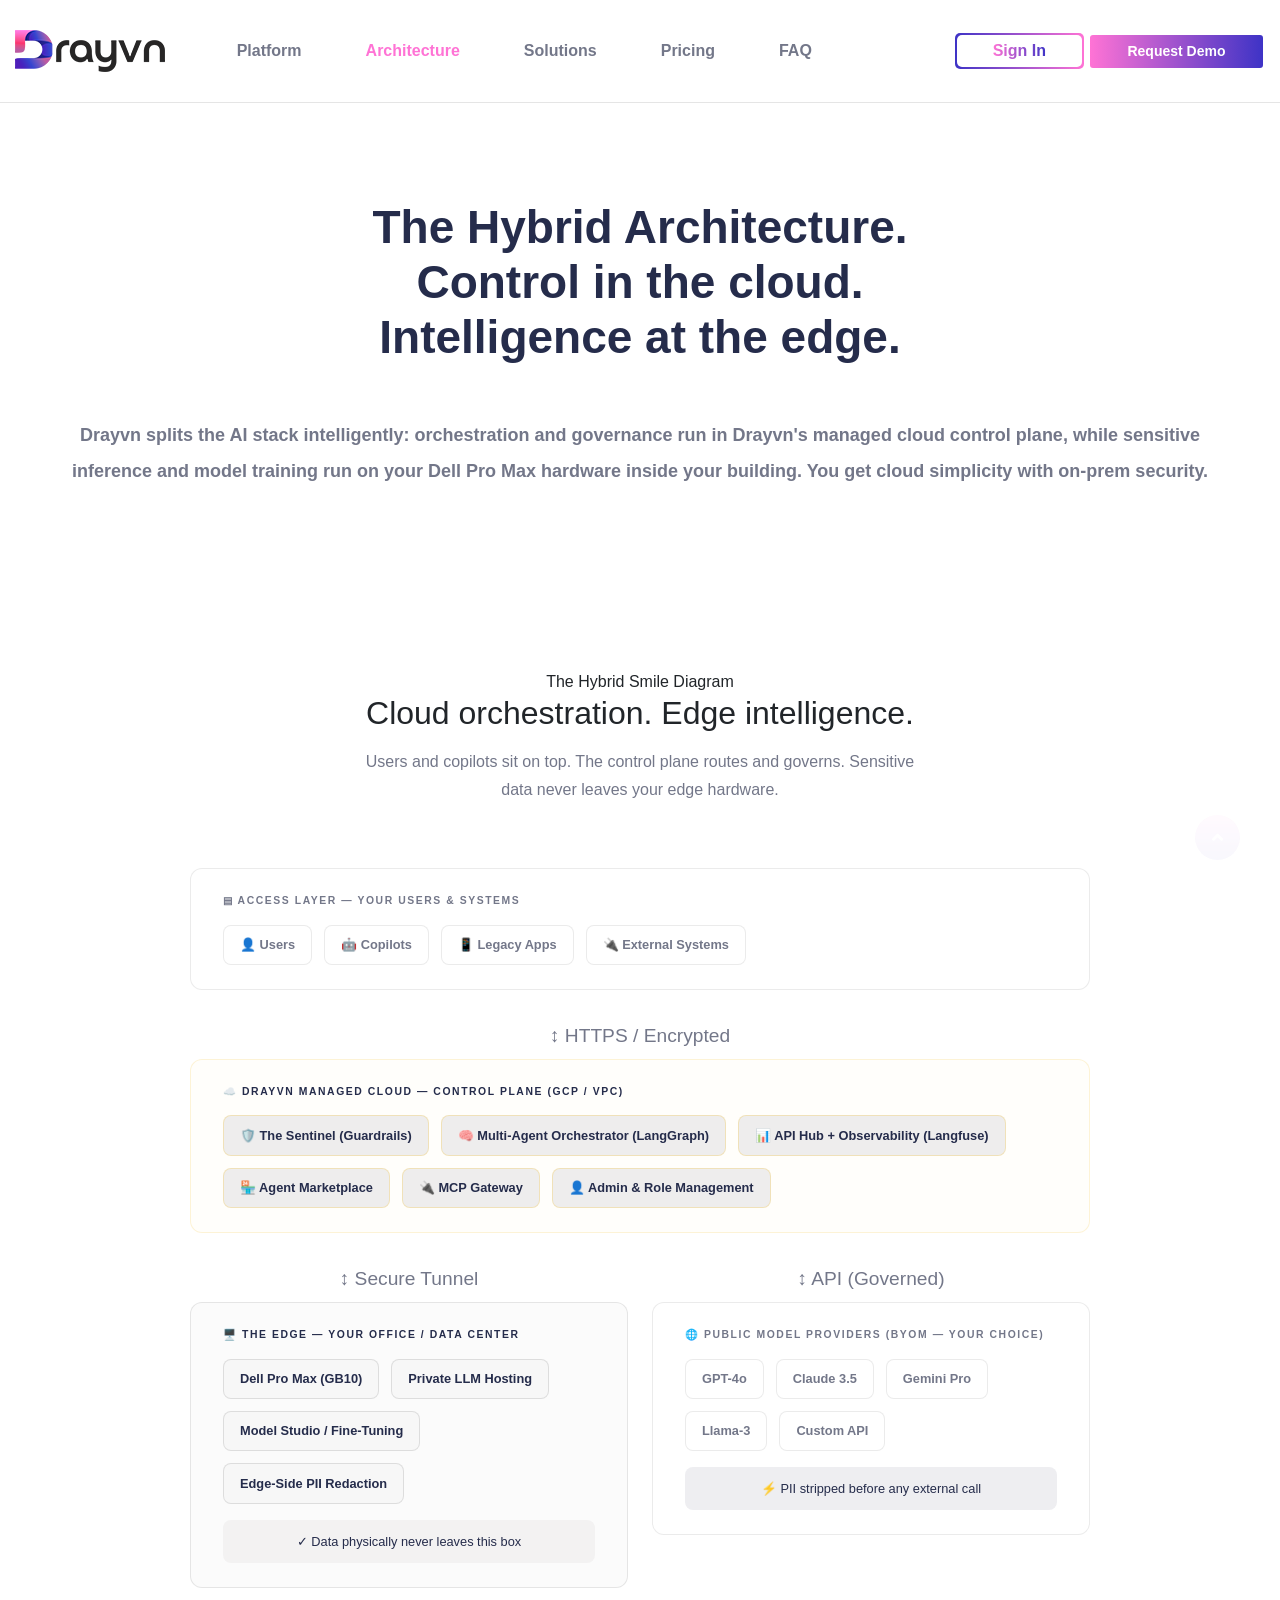
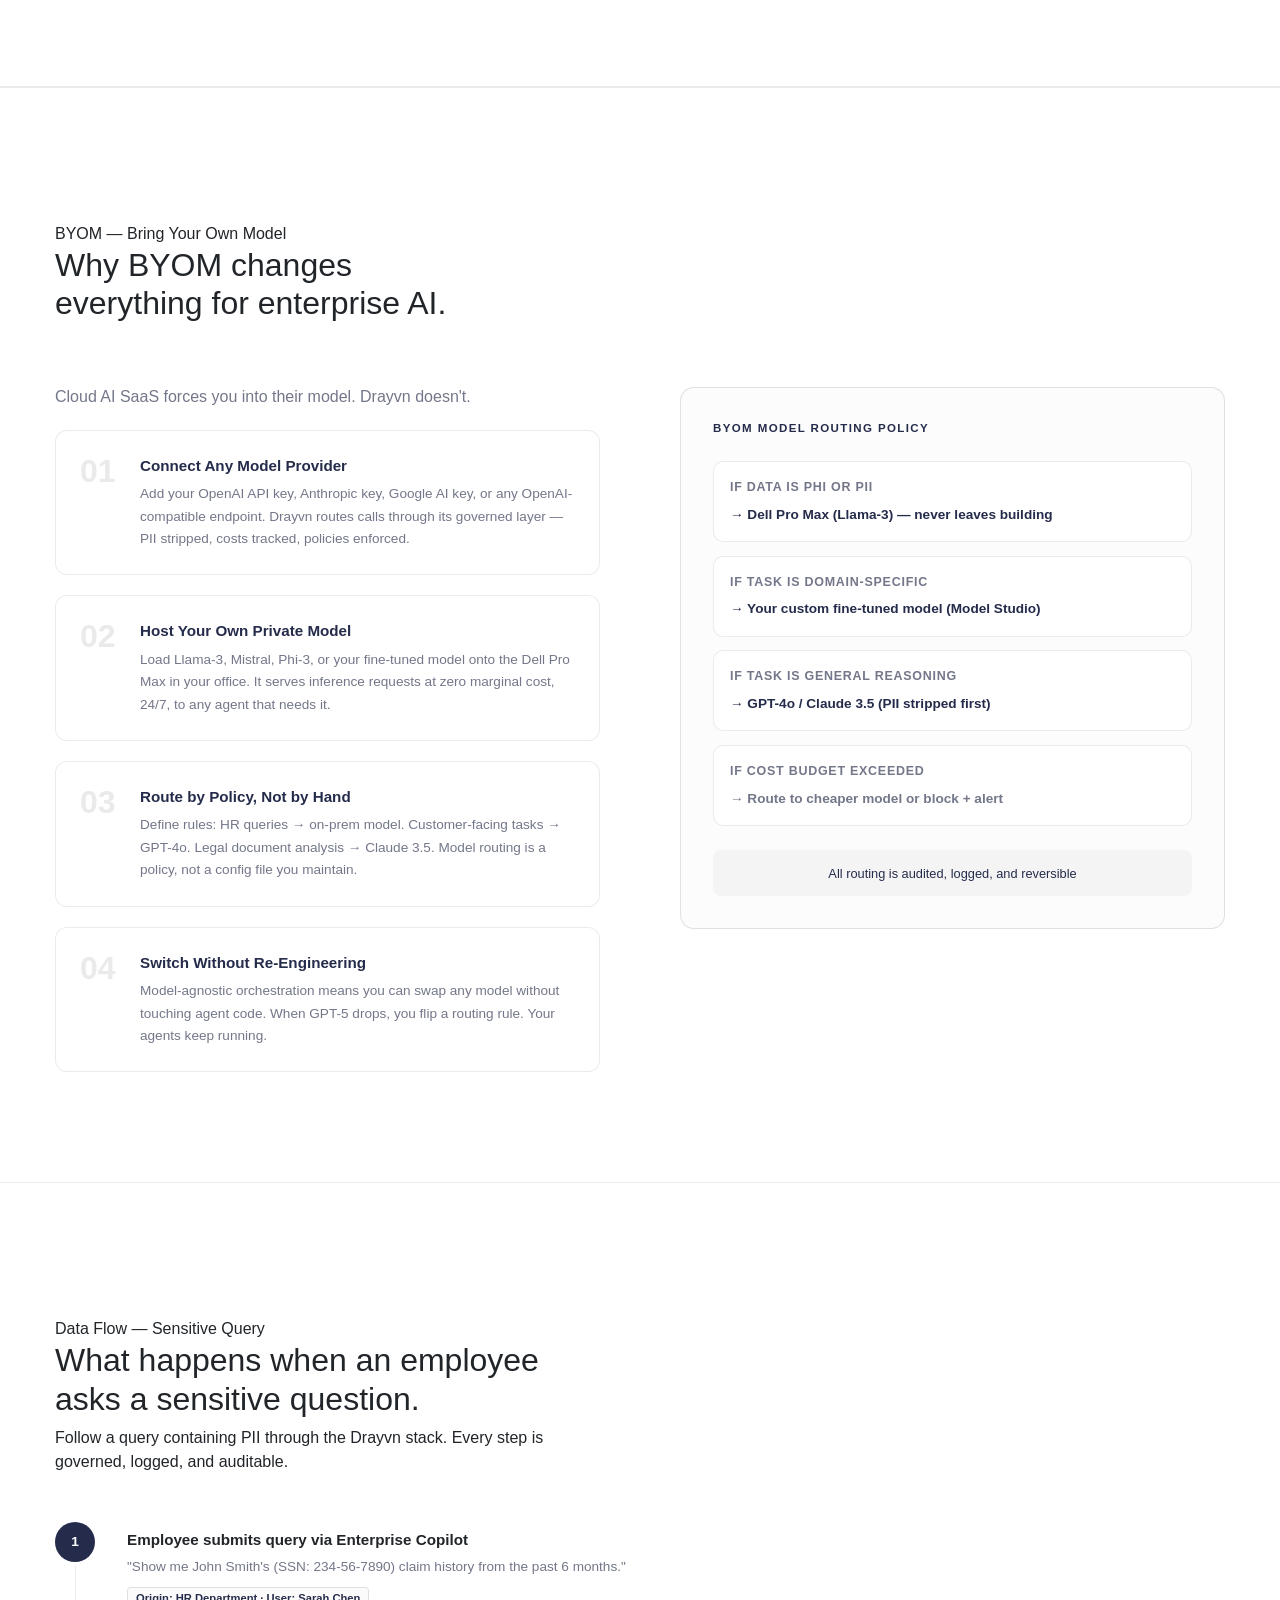
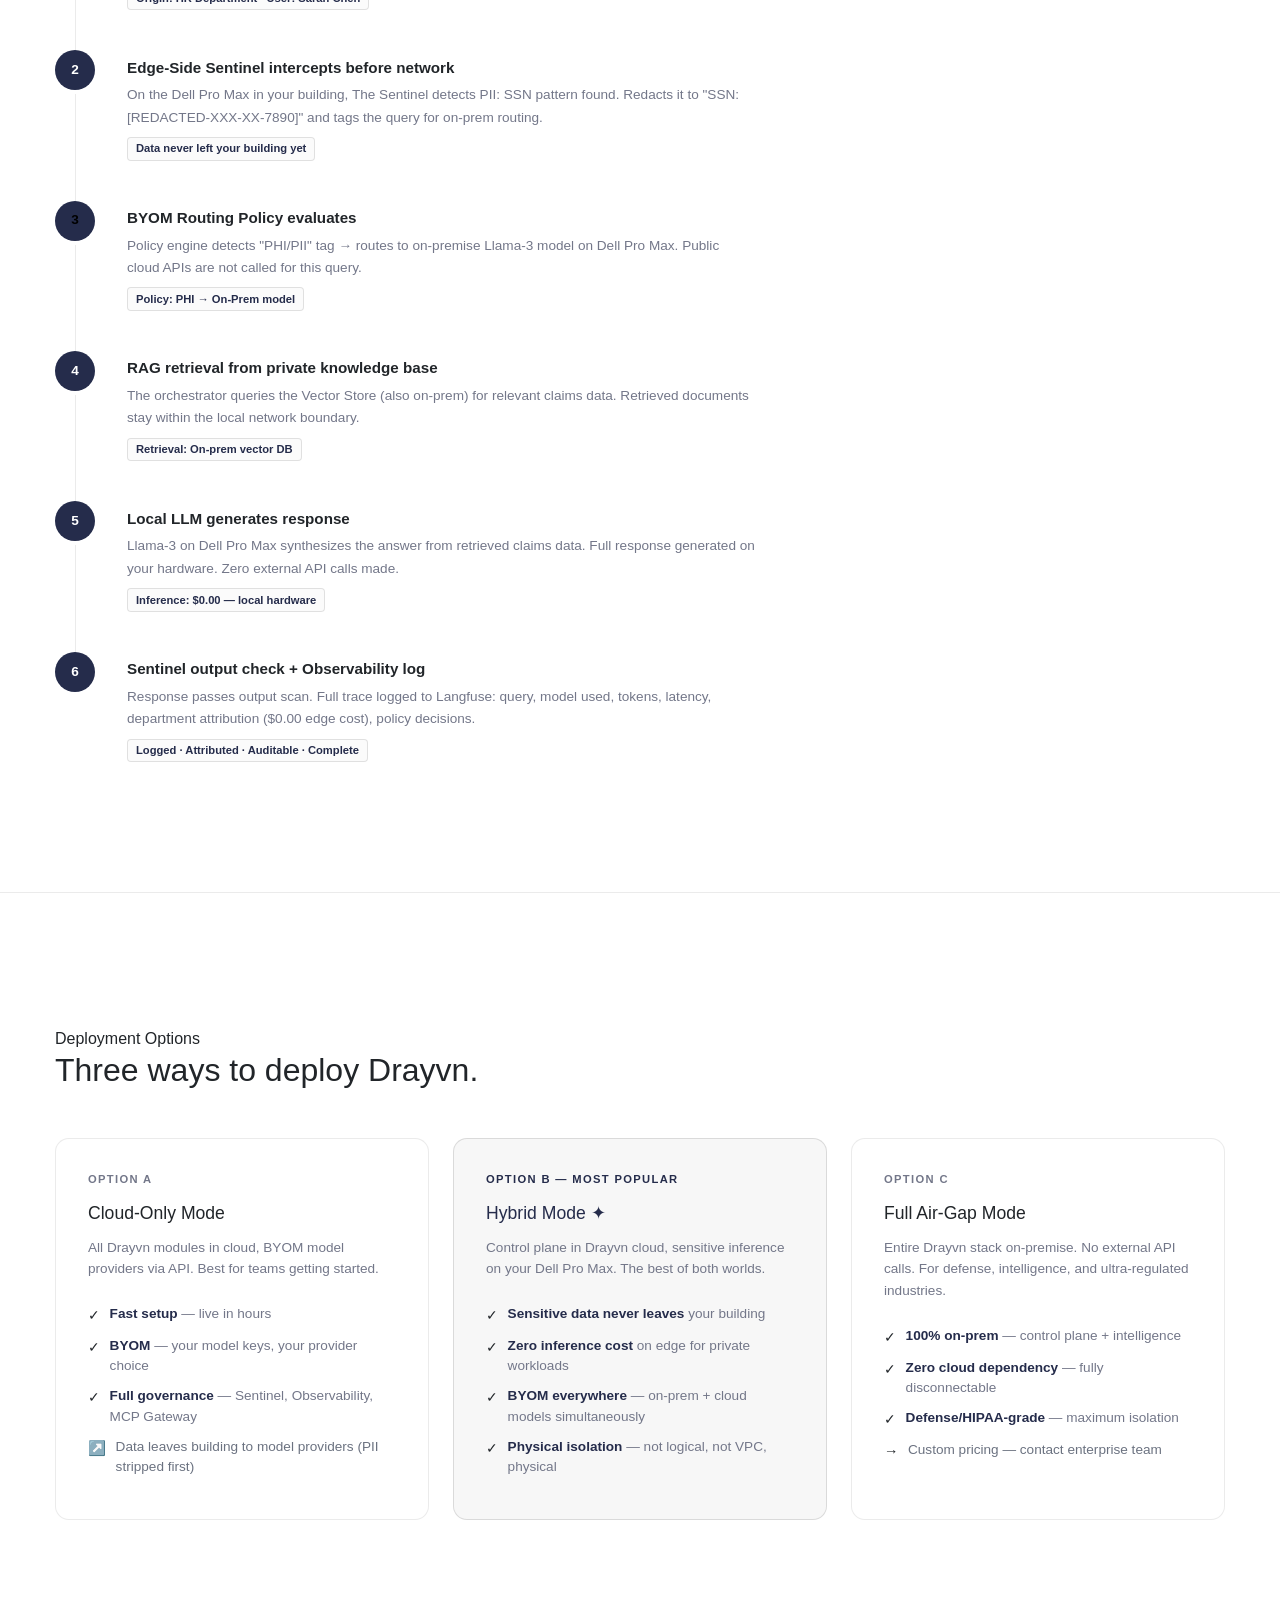
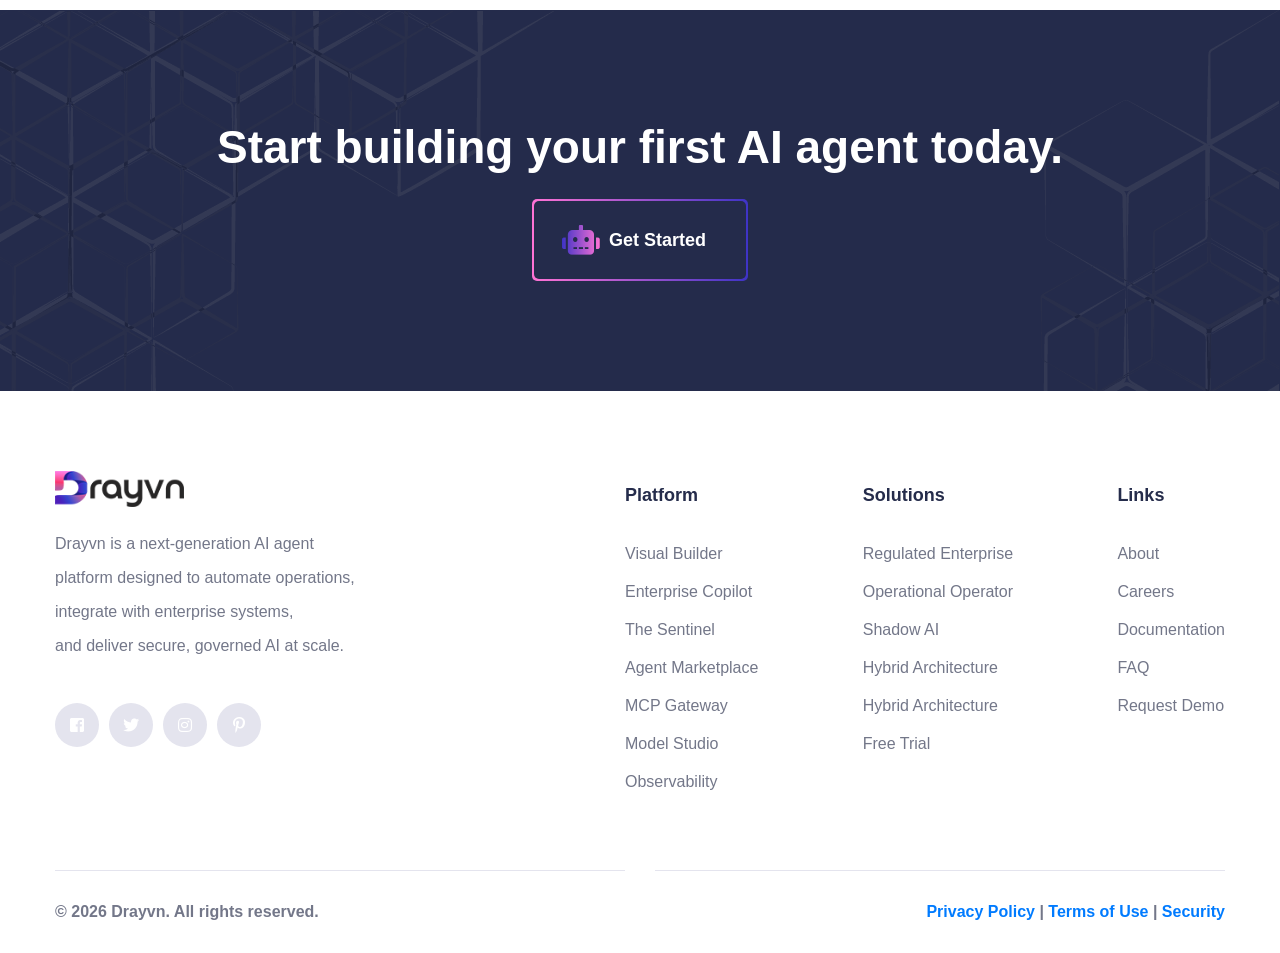
==== commit 655cadb3: "upate" ====
--- a/architecture.html
+++ b/architecture.html
@@ -326,24 +326,24 @@
                                 <div class="footer-widget">
                                     <h3 class="footer-widget__title">Platform</h3>
                                     <ul class="list-unstyled footer-widget__links-list">
-                                        <li><a href="#">Visual Builder</a></li>
-                                        <li><a href="#">Enterprise Copilot</a></li>
-                                        <li><a href="#">The Sentinel</a></li>
-										<li><a href="#">Agent Marketplace</a></li>
-										<li><a href="#">MCP Gateway</a></li>
-										<li><a href="#">Model Studio</a></li>
-										<li><a href="#">Observability</a></li>
+                                        <li><a href="platform.html#builder">Visual Builder</a></li>
+                                        <li><a href="platform.html#copilot">Enterprise Copilot</a></li>
+                                        <li><a href="platform.html#sentinel">The Sentinel</a></li>
+										<li><a href="platform.html#marketplace">Agent Marketplace</a></li>
+										<li><a href="platform.html#mcp">MCP Gateway</a></li>
+										<li><a href="platform.html#modelstudio">Model Studio</a></li>
+										<li><a href="platform.html#observability">Observability</a></li>
                                        
                                     </ul><!-- /.list-unstyled footer-widget__links-list -->
                                 </div><!-- /.footer-widget -->
                                 <div class="footer-widget">
                                     <h3 class="footer-widget__title">Solutions</h3>
                                     <ul class="list-unstyled footer-widget__links-list">
-                                        <li><a href="#">Regulated Enterprise</a></li>
-                                        <li><a href="#">Operational Operator</a></li>
-										<li><a href="#">Shadow AI</a></li>
-										<li><a href="#">Hybrid Architecture</a></li>
-										<li><a href="#">Hybrid Architecture</a></li>
+                                        <li><a href="solutions.html#regulated">Regulated Enterprise</a></li>
+                                        <li><a href="solutions.html#operator">Operational Operator</a></li>
+										<li><a href="solutions.html#shadow">Shadow AI</a></li>
+										<li><a href="architecture.html">Hybrid Architecture</a></li>
+										<li><a href="architecture.html#byom">Hybrid Architecture</a></li>
 										
                                        
                                         <li><a href="#">Free Trial</a></li>
@@ -355,8 +355,8 @@
                                         <li><a href="#">About</a></li>
                                         <li><a href="#">Careers</a></li>
 										<li><a href="#">Documentation</a></li>
-										<li><a href="#">FAQ</a></li>
-										<li><a href="#">Request Demo</a></li>
+										<li><a href="faq.html">FAQ</a></li>
+										<li><a href="pricing.html">Request Demo</a></li>
 										
                                      
                                     </ul><!-- /.list-unstyled footer-widget__links-list -->
--- a/assets/css/style.css
+++ b/assets/css/style.css
@@ -817,7 +817,7 @@
     }
     .ft-num.g {
         background: var(--green);
-        color: #000;
+        color: #ffffff;
     }
     .ft-num.y {
         background: var(--yellow);
@@ -1173,7 +1173,7 @@
         background: rgba(245, 200, 66, 0.02);
     }
     .p-card-top {
-        padding: 2rem 2rem 1.5rem;
+        padding: 2.8rem 2rem 1.5rem;
     }
     .p-badge {
         display: inline-block;
@@ -1255,15 +1255,16 @@
         transition: all 0.2s;
     }
     .p-cta.green-cta {
-        background: #dbdbdb;
-        color: #000;
+        
+        color: #fff;
+		 background-image: -webkit-gradient(linear, left top, right top, from(var(--thm-base)), to(var(--thm-primary)));
     }
     .p-cta.green-cta:hover {
-        background: #ff5050;
-        transform: translateY(-1px);
+		
+        background-image: -webkit-gradient(linear, left top, right top, from(var(--thm-primary)), to(var(--thm-base)));
     }
  .p-cta.green-cta::before {
-        -webkit-transform: scale(0, 1);
+    -webkit-transform: scale(0, 1);
 	        transform: scale(0, 1);
 	background-image: -webkit-gradient(linear, left top, right top, from(var(--thm-primary)), to(var(--thm-base)));
 	background-image: linear-gradient(90deg, var(--thm-primary) 0%, var(--thm-base) 100%);
@@ -1360,6 +1361,21 @@
         border-radius: 0 0 6px 6px;
         white-space: nowrap;
     }
+    .p-most-popular-2 {
+        position: absolute;
+        top: -1px;
+        left: 50%;
+        transform: translateX(-50%);
+        background: rgba(45, 255, 114, 0.0);
+        color: rgba(45, 255, 114, 0.0);
+        font-size: 0.65rem;
+        font-weight: 800;
+        letter-spacing: 0.12em;
+        text-transform: uppercase;
+        padding: 0.3rem 1rem;
+        border-radius: 0 0 6px 6px;
+        white-space: nowrap;
+    }
     .addon-grid {
         display: grid;
         grid-template-columns: 1fr 1fr;
@@ -1526,6 +1542,259 @@
         }
         .form-row {
             grid-template-columns: 1fr;
+        }
+    }
+
+/*Platform*/
+
+
+
+    .module-nav {
+        display: flex;
+        gap: 0.5rem;
+        flex-wrap: wrap;
+        margin-top: 3rem;
+        margin-bottom: 4rem;
+        padding-bottom: 1.5rem;
+        border-bottom: 1px solid var(--border);
+    }
+    .module-nav a {
+        font-size: 0.8rem;
+        font-weight: 600;
+        color: var(--muted);
+        text-decoration: none;
+        padding: 0.4rem 0.9rem;
+        border: 1px solid var(--border);
+        border-radius: 100px;
+        transition: all 0.2s;
+    }
+    .module-nav a:hover,
+    .module-nav a.active {
+        color: var(--green);
+        border-color: rgba(45, 255, 114, 0.3);
+        background: var(--gdim);
+    }
+    .module-section {
+        padding: 5rem 0;
+        border-bottom: 1px solid var(--border);
+    }
+    .module-section:last-of-type {
+        border-bottom: none;
+    }
+    .mod-layout {
+        display: grid;
+        grid-template-columns: 1fr 1fr;
+        gap: 5rem;
+        align-items: start;
+    }
+    .mod-layout.flip {
+        direction: rtl;
+    }
+    .mod-layout.flip > * {
+        direction: ltr;
+    }
+    .mod-tag-row {
+        display: flex;
+        gap: 0.5rem;
+        flex-wrap: wrap;
+        margin-bottom: 1.25rem;
+        margin-top: 1rem;
+    }
+    .mod-desc {
+        font-size: 1.05rem;
+        color: var(--muted);
+        line-height: 1.75;
+        margin: 1rem 0 1.75rem;
+    }
+    .mod-points {
+        display: flex;
+        flex-direction: column;
+        gap: 0.85rem;
+    }
+    .mod-point {
+        display: flex;
+        gap: 0.9rem;
+        align-items: flex-start;
+    }
+    .mod-point-ico {
+        width: 32px;
+        height: 32px;
+        border-radius: 8px;
+        background: var(--gdim);
+        border: 1px solid rgba(45, 255, 114, 0.2);
+        display: flex;
+        align-items: center;
+        justify-content: center;
+        font-size: 0.9rem;
+        flex-shrink: 0;
+        margin-top: 0.1rem;
+    }
+    .mod-point-ico.y {
+        background: var(--ydim);
+        border-color: rgba(245, 200, 66, 0.2);
+    }
+    .mod-point-title {
+        font-weight: 600;
+        font-size: 0.9rem;
+        margin-bottom: 0.2rem;
+        color: var(--white);
+    }
+    .mod-point-desc {
+        font-size: 0.83rem;
+        color: var(--muted);
+        line-height: 1.6;
+    }
+    .mod-visual {
+        border: 1px solid var(--border);
+        border-radius: 14px;
+        overflow: hidden;
+        background: var(--surface);
+    }
+    .mod-visual-header {
+        padding: 1rem 1.5rem;
+        border-bottom: 1px solid var(--border);
+        display: flex;
+        align-items: center;
+        gap: 0.75rem;
+    }
+    .mod-visual-title {
+        font-family: var(--D);
+        font-size: 0.83rem;
+        font-weight: 700;
+        color: var(--muted);
+        letter-spacing: 0.08em;
+        text-transform: uppercase;
+    }
+    .mod-visual-dot {
+        width: 8px;
+        height: 8px;
+        border-radius: 50%;
+        background: var(--green);
+        animation: pulse 2s infinite;
+    }
+    .mod-visual-body {
+        padding: 1.5rem;
+    }
+    .flow-step {
+        display: flex;
+        align-items: center;
+        gap: 0.75rem;
+        padding: 0.75rem 1rem;
+        background: var(--card);
+        border-radius: 8px;
+        border: 1px solid var(--border);
+        margin-bottom: 0.5rem;
+        font-size: 0.85rem;
+        font-weight: 500;
+    }
+    .flow-step .fs-ico {
+        font-size: 1rem;
+        flex-shrink: 0;
+    }
+    .flow-step .fs-arrow {
+        color: var(--muted);
+        margin-left: auto;
+        font-size: 0.75rem;
+    }
+    .flow-step.active {
+        border-color: rgb(54 54 54 / 25%);
+        background: rgb(85 85 85 / 5%);
+        color: var(--green);
+    }
+    .pill-row {
+        display: flex;
+        gap: 0.5rem;
+        flex-wrap: wrap;
+        margin-top: 0.75rem;
+    }
+    .pill {
+        background: var(--card);
+        border: 1px solid var(--border);
+        border-radius: 6px;
+        padding: 0.35rem 0.8rem;
+        font-size: 0.78rem;
+        font-weight: 600;
+        color: var(--muted);
+    }
+    .pill.g {
+        color: var(--green);
+        border-color: rgb(54 55 54 / 25%);
+        background: var(--gdim);
+    }
+    .pill.y {
+        color: var(--yellow);
+        border-color: rgba(245, 200, 66, 0.25);
+        background: var(--ydim);
+    }
+    .sentinel-checks {
+        display: flex;
+        flex-direction: column;
+        gap: 0.5rem;
+    }
+    .sc {
+        display: flex;
+        align-items: center;
+        gap: 0.75rem;
+        padding: 0.75rem 1rem;
+        border-radius: 8px;
+        background: var(--card);
+        border: 1px solid var(--border);
+    }
+    .sc-status {
+        font-size: 0.75rem;
+        font-weight: 700;
+        letter-spacing: 0.08em;
+        padding: 0.2rem 0.5rem;
+        border-radius: 4px;
+    }
+    .sc-status.pass {
+        color: #000;
+        background: #e3e3e3;
+    }
+    .sc-status.block {
+        color: #000;
+        background: #e3e3e3;
+    }
+    .sc-label {
+        font-size: 0.85rem;
+        font-weight: 500;
+        flex: 1;
+    }
+    .sc-detail {
+        font-size: 0.75rem;
+        color: var(--muted);
+    }
+    .obs-metric {
+        display: grid;
+        grid-template-columns: 1fr 1fr;
+        gap: 1px;
+        background: var(--border);
+        border: 1px solid var(--border);
+        border-radius: 10px;
+        overflow: hidden;
+        margin-top: 1rem;
+    }
+    .om {
+        background: var(--card);
+        padding: 1rem;
+        text-align: center;
+    }
+    .om-val {
+        font-family: var(--D);
+        font-size: 1.5rem;
+        font-weight: 800;
+        margin-bottom: 0.2rem;
+    }
+    .om-lbl {
+        font-size: 0.73rem;
+        color: var(--muted);
+    }
+    @media (max-width: 960px) {
+        .mod-layout,
+        .mod-layout.flip {
+            grid-template-columns: 1fr;
+            direction: ltr;
+            gap: 2.5rem;
         }
     }
 
@@ -2351,7 +2620,7 @@
 
 
 .banner-one {
-	padding-top: 280px;
+	padding-top: 170px;
 	position: relative;
 }
 
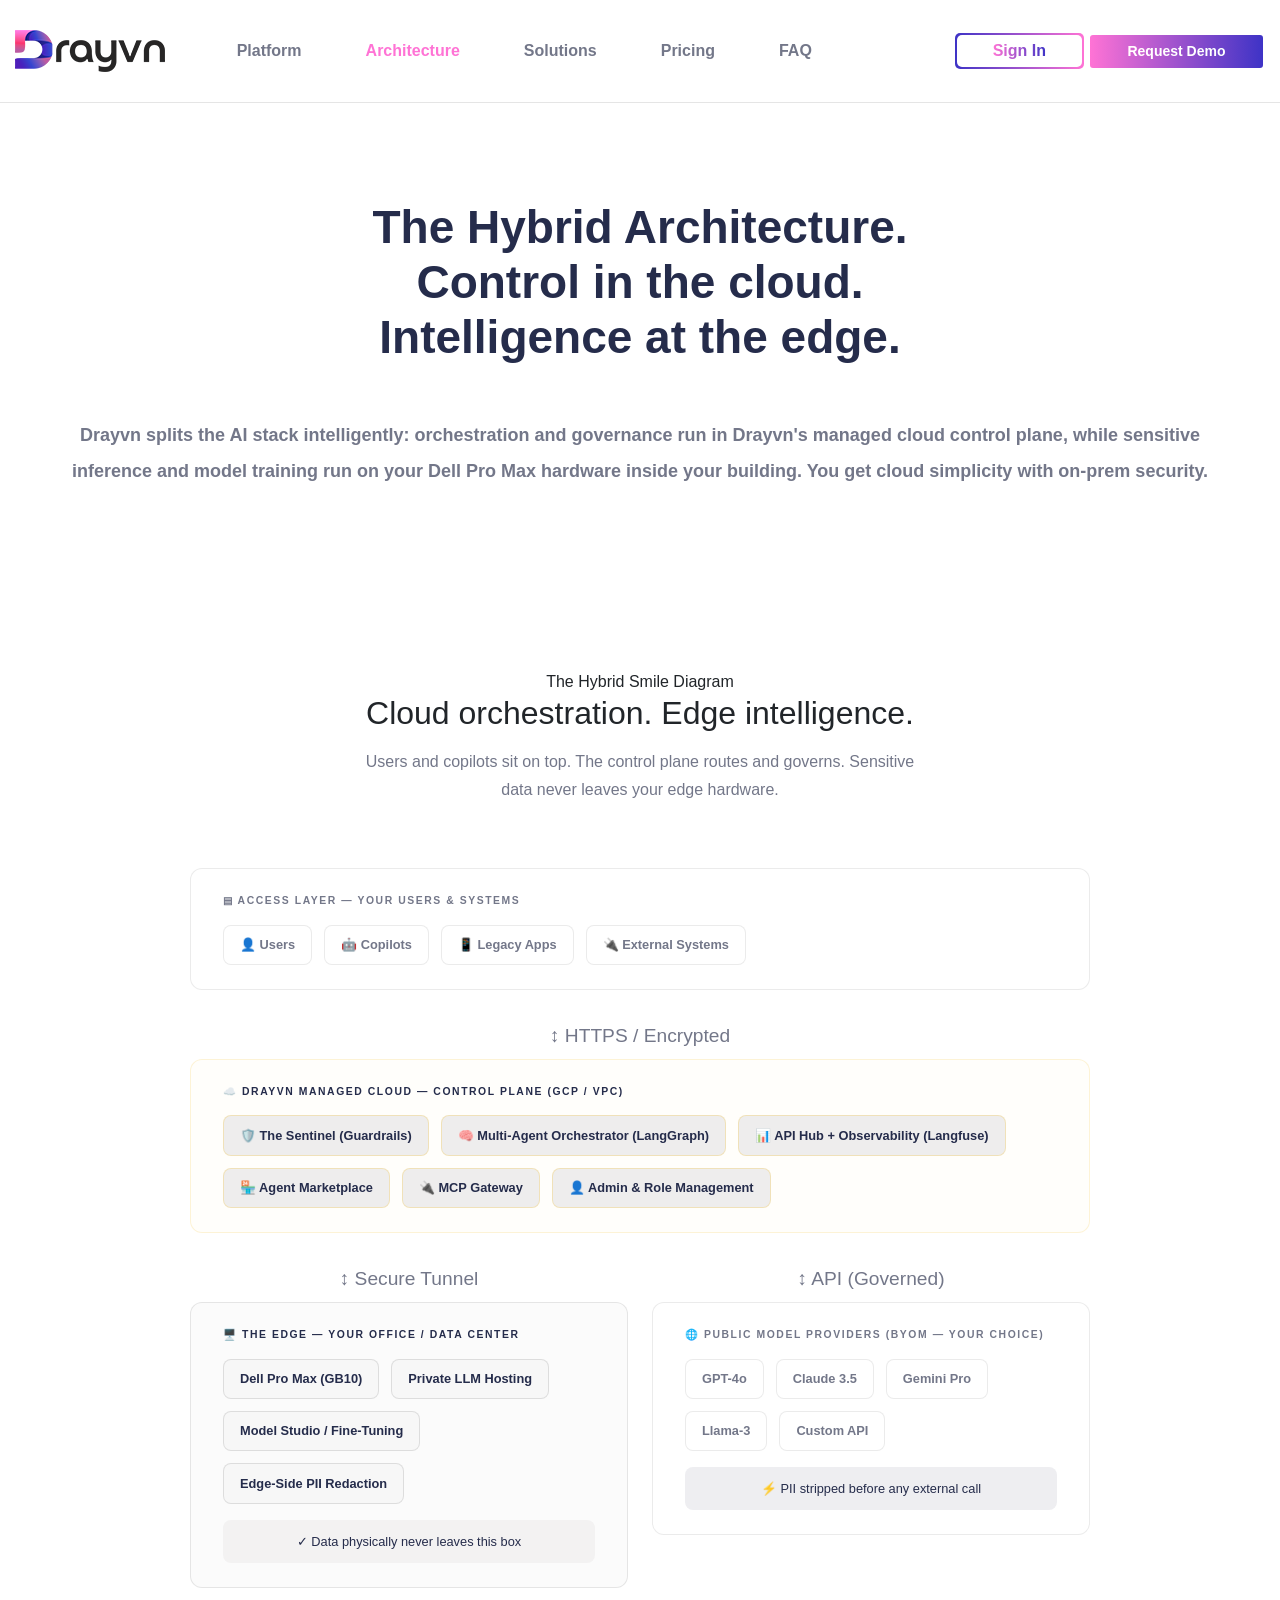
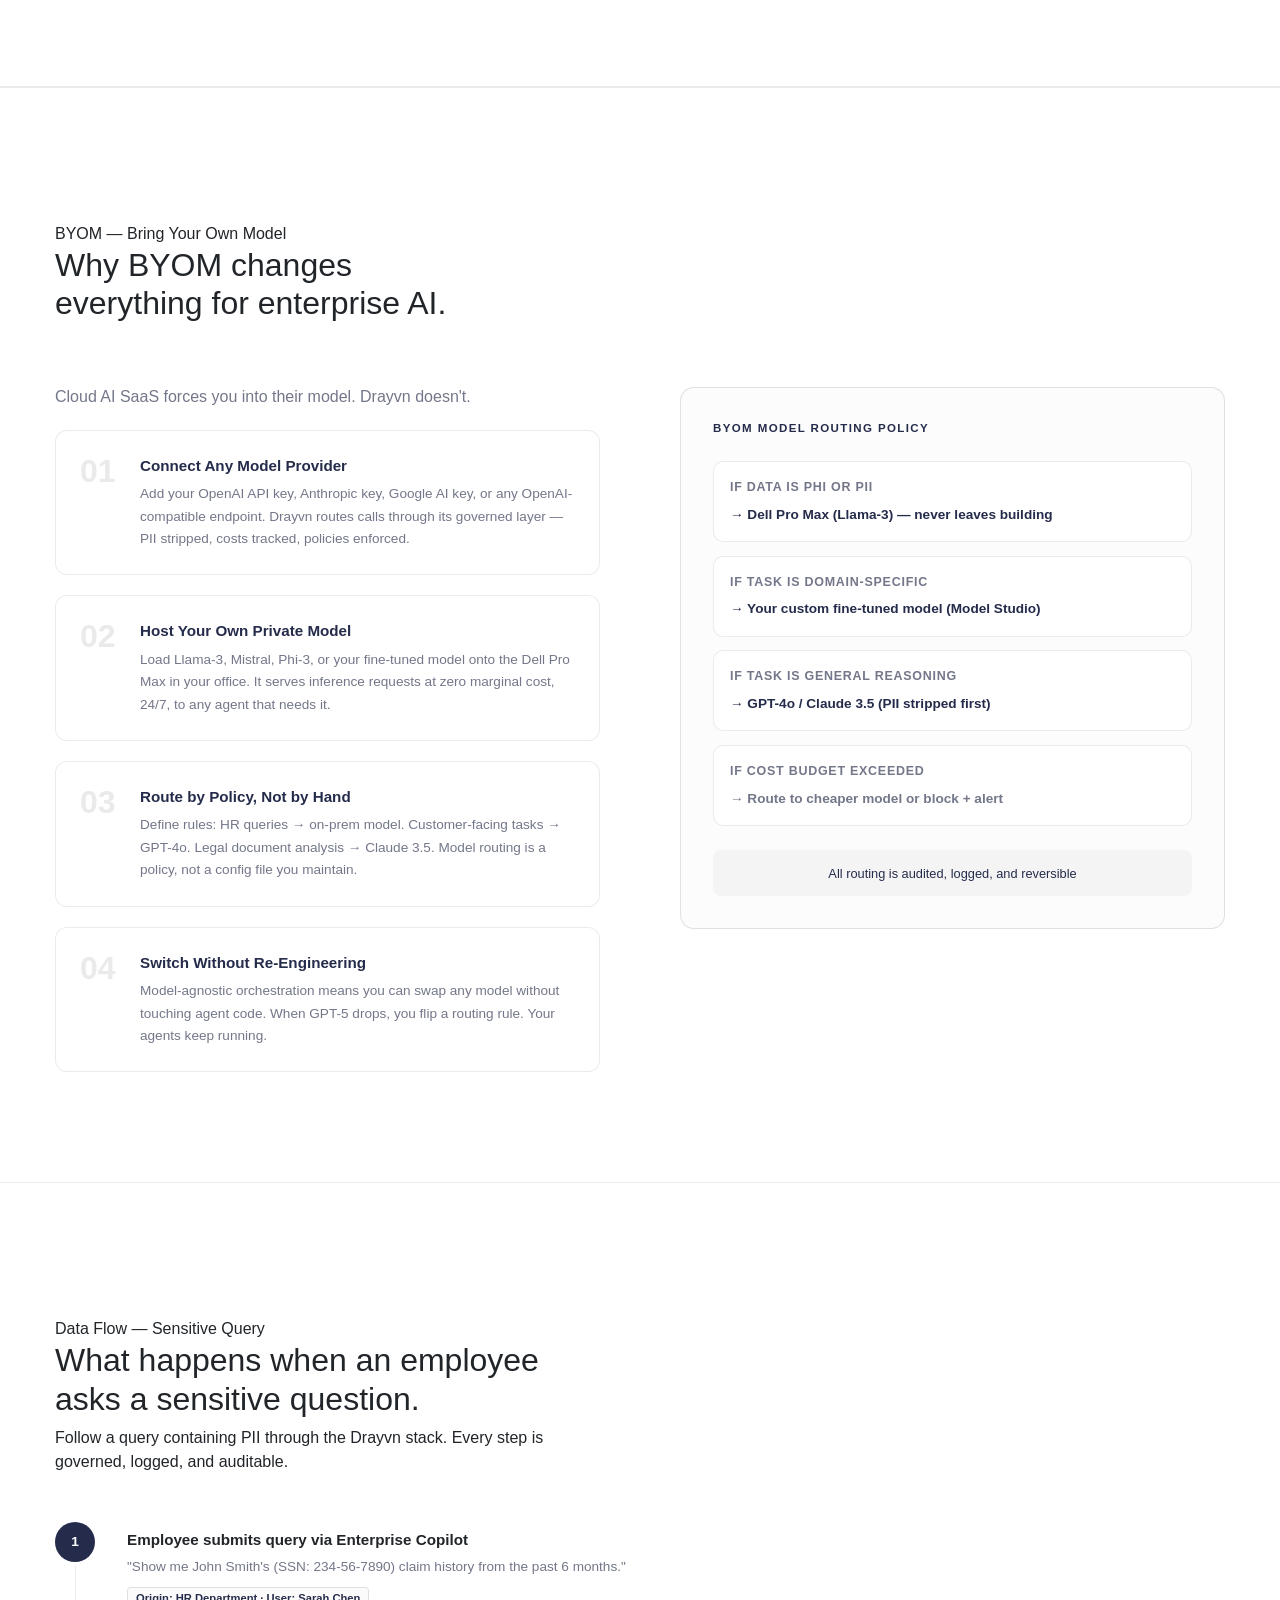
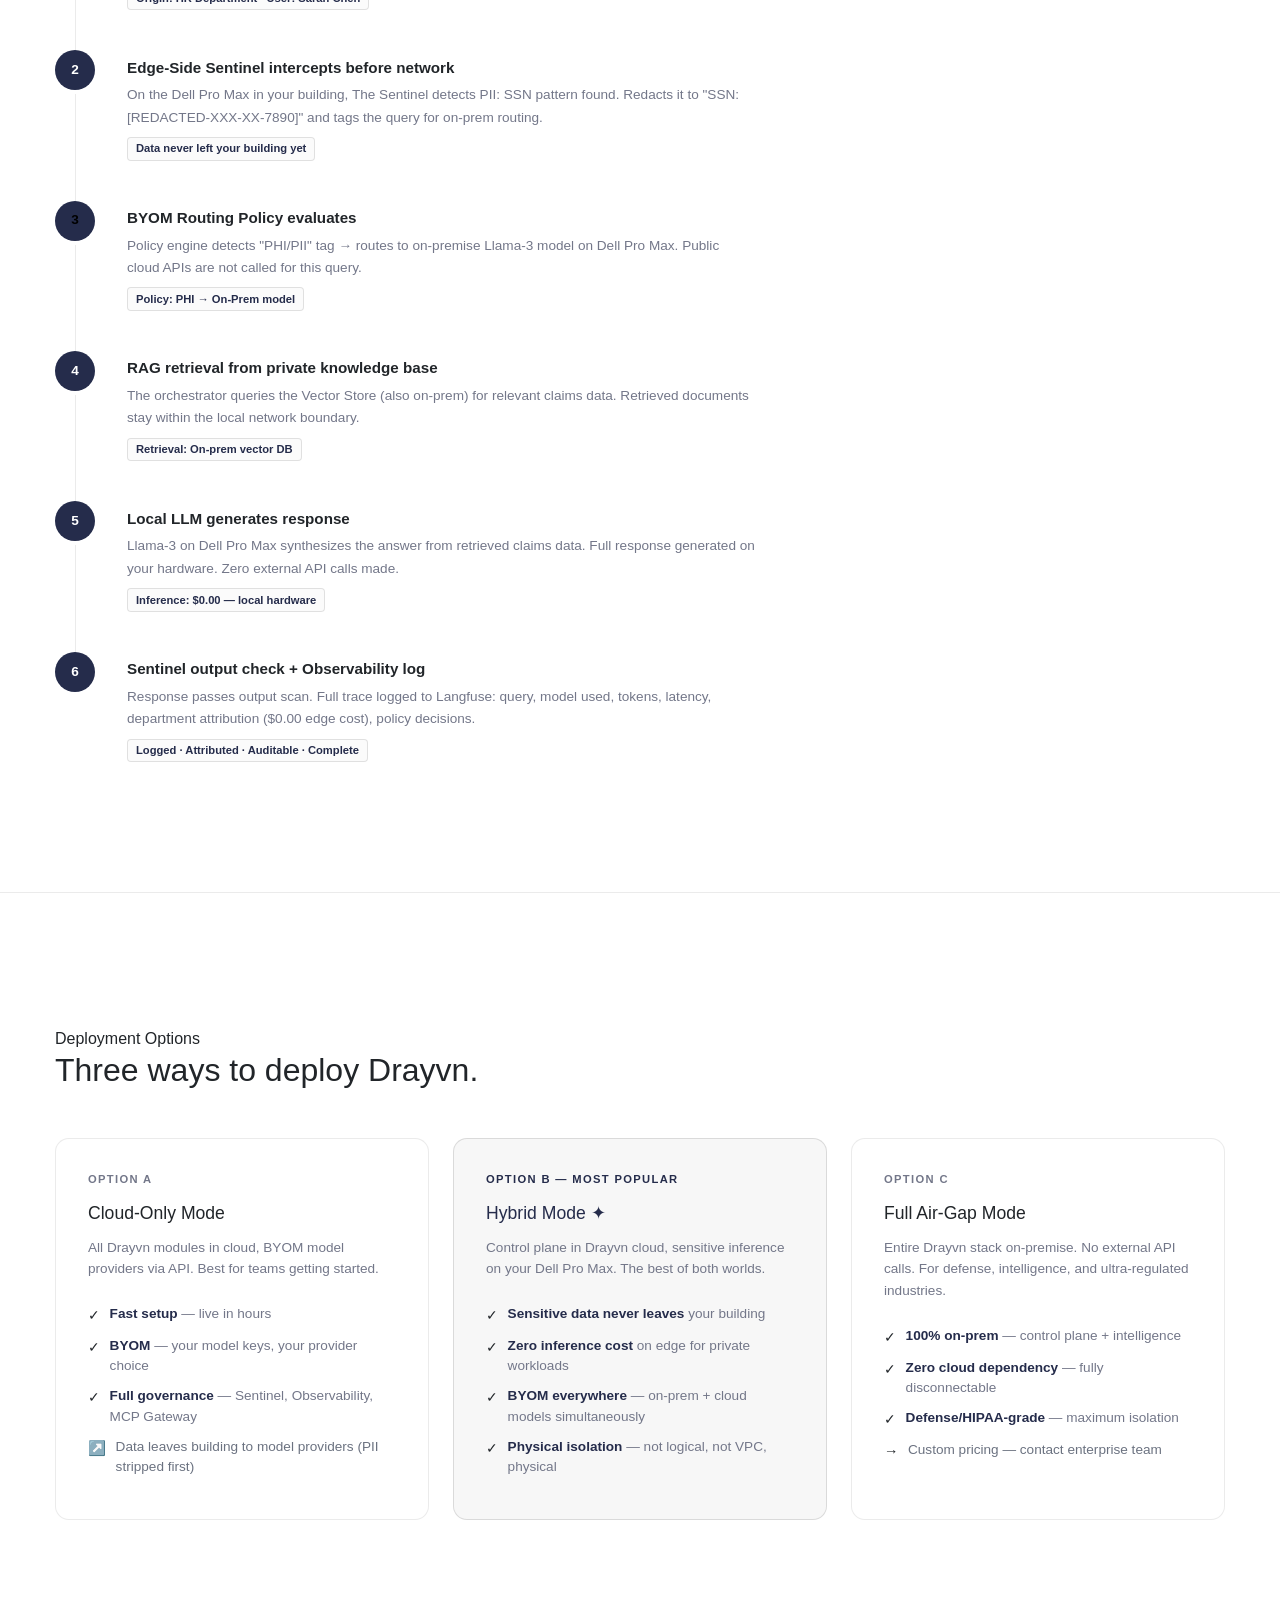
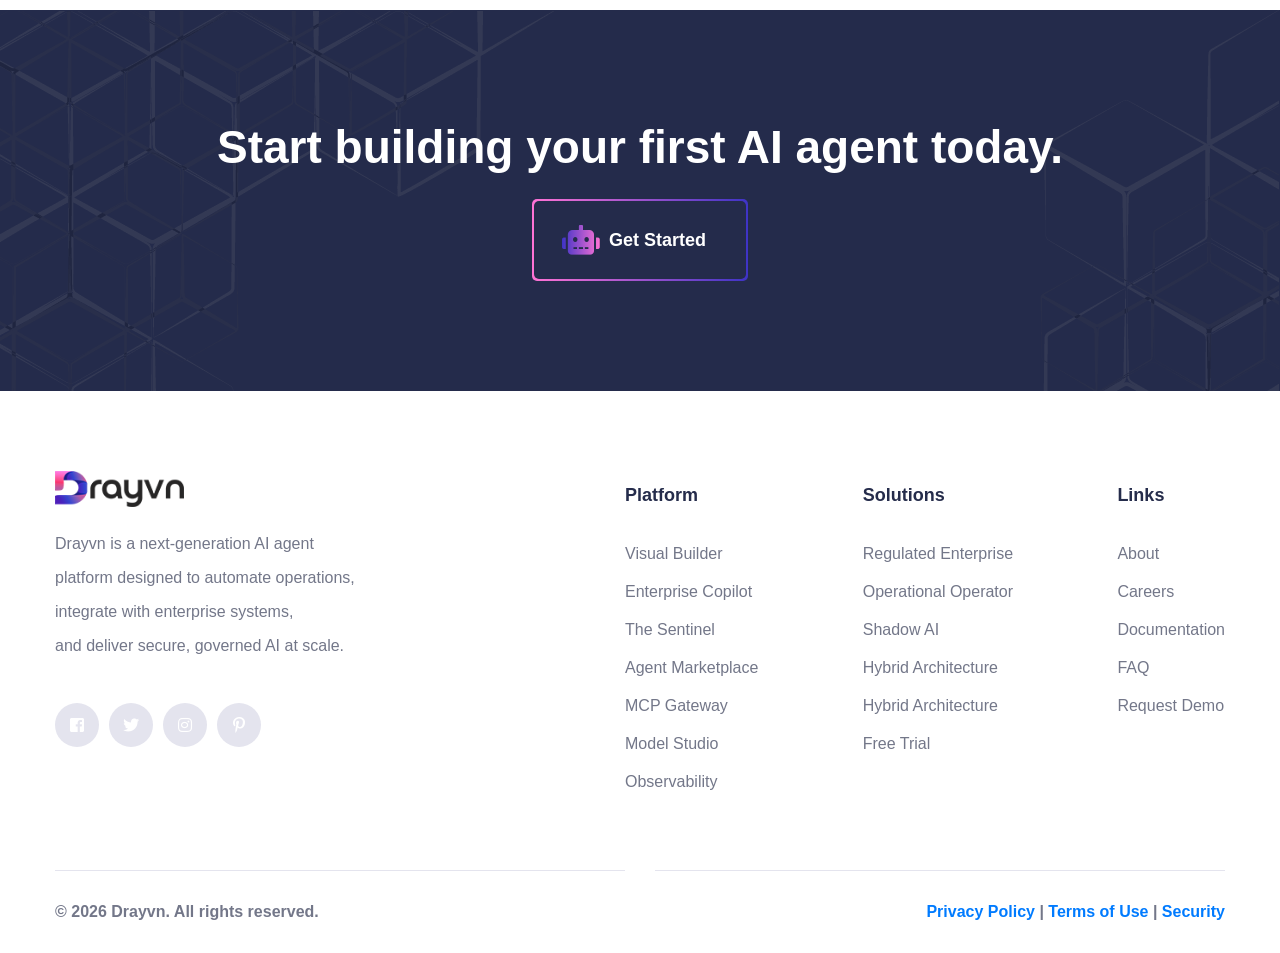
==== commit 5ff1f403: "updated" ====
--- a/architecture.html
+++ b/architecture.html
@@ -36,41 +36,8 @@
     </div><!-- /.preloader -->
 
     <div class="page-wrapper">
-        <header class="site-header-one stricky site-header-one__fixed-top">
-            <div class="container-fluid">
-                <div class="site-header-one__logo">
-                    <a href="index.html">
-                        <img src="assets/images/Drayvn-logo.png" width="150" alt="">
-                    </a>
-                    <span class="side-menu__toggler"><i class="fa fa-bars"></i></span><!-- /.side-menu__toggler -->
-                </div><!-- /.site-header-one__logo -->
-                <div class="main-nav__main-navigation navmenu" >
-                    <ul class="main-nav__navigation-box">
-                        <li>
-                            <a href="index.html">Platform</a>
-                        </li>
-						 <li>
-                            <a href="architecture.html">Architecture</a>
-                        </li>
-						 <li>
-                            <a href="solutions.html">Solutions</a>
-                        </li>
-						 <li>
-                            <a href="pricing.html">Pricing</a>
-                        </li>
-						 <li>
-                            <a href="faq.html">FAQ</a>
-                        </li>
-                       
-                    </ul><!-- /.main-nav__navigation-box -->
-                </div><!-- /.main-nav__main-navigation -->
-                <div class="main-nav__right">
-				
-					<a href="#" class="thm-btn contact-one__btn"><span>Sign In</span></a>
-                    <a href="#" class="thm-btn main-nav__btn"><span>Request Demo</span></a>
-                </div><!-- /.main-nav__right -->
-            </div><!-- /.container-fluid -->
-        </header><!-- /.site-header-one -->
+        <!-- /.site-header-one -->
+		<div id="header"></div>
  <section class="price-one">
             <div class="container">
                 <div class="block-title text-center">
@@ -269,159 +236,23 @@
     </div>
   </div>
 </section>
-		
-		
-		
-		
-		
-		
-		
-
-		 <!-- /.service-one -->
-		
-		
-        <section class="cta-three">
-            <img src="assets/images/shapes/cta-three-bg-1-1.png" class="cta-three__bg-1" alt="">
-            <img src="assets/images/shapes/cta-three-bg-1-2.png" class="cta-three__bg-2" alt="">
-            <div class="container text-center">
-                <h3>Start building your first AI agent today.</h3>
-                
-                <div class="cta-three__btn-wrap">
-                    <a href="#" class="cta-three__btn">
-                        <i class="fa fa-robot"></i>
-                        
-                        <b>Get Started</b>
-                    </a>
-                </div><!-- /.cta-three__btn-wrap -->
-            </div><!-- /.container -->
-        </section><!-- /.cta-three -->
-
-
-
-
-        <footer class="site-footer">
-            <div class="site-footer__upper">
-                <div class="container">
-                    <div class="row">
-                        <div class="col-lg-6">
-                            <div class="footer-widget footer-widget__about">
-                                <a href="index.html">
-                                    <img src="assets/images/Drayvn-logo.png" width="129" alt="">
-                                </a>
-                                <p>Drayvn is a next-generation AI agent<br> platform designed to automate operations, <br>integrate with enterprise systems,<br> and deliver secure, governed AI at scale.
-                                </p>
-                            </div><!-- /.footer-widget -->
-							 <div class="footer-widget">
-                                <div class="footer-widget__social">
-                                    <a href="#"><i class="fab fa-facebook-square"></i></a>
-                                    <a href="#"><i class="fab fa-twitter"></i></a>
-                                    <a href="#"><i class="fab fa-instagram"></i></a>
-                                    <a href="#"><i class="fab fa-pinterest-p"></i></a>
-                                </div><!-- /.footer-widget__social -->
-                            </div>
-                        </div><!-- /.col-lg-4 -->
-
-                        <div class="col-lg-6">
-                            <div class="footer-widget__links-wrap">
-                                <div class="footer-widget">
-                                    <h3 class="footer-widget__title">Platform</h3>
-                                    <ul class="list-unstyled footer-widget__links-list">
-                                        <li><a href="platform.html#builder">Visual Builder</a></li>
-                                        <li><a href="platform.html#copilot">Enterprise Copilot</a></li>
-                                        <li><a href="platform.html#sentinel">The Sentinel</a></li>
-										<li><a href="platform.html#marketplace">Agent Marketplace</a></li>
-										<li><a href="platform.html#mcp">MCP Gateway</a></li>
-										<li><a href="platform.html#modelstudio">Model Studio</a></li>
-										<li><a href="platform.html#observability">Observability</a></li>
-                                       
-                                    </ul><!-- /.list-unstyled footer-widget__links-list -->
-                                </div><!-- /.footer-widget -->
-                                <div class="footer-widget">
-                                    <h3 class="footer-widget__title">Solutions</h3>
-                                    <ul class="list-unstyled footer-widget__links-list">
-                                        <li><a href="solutions.html#regulated">Regulated Enterprise</a></li>
-                                        <li><a href="solutions.html#operator">Operational Operator</a></li>
-										<li><a href="solutions.html#shadow">Shadow AI</a></li>
-										<li><a href="architecture.html">Hybrid Architecture</a></li>
-										<li><a href="architecture.html#byom">Hybrid Architecture</a></li>
-										
-                                       
-                                        <li><a href="#">Free Trial</a></li>
-                                    </ul><!-- /.list-unstyled footer-widget__links-list -->
-                                </div><!-- /.footer-widget -->
-                                <div class="footer-widget">
-                                    <h3 class="footer-widget__title">Links</h3>
-                                    <ul class="list-unstyled footer-widget__links-list">
-                                        <li><a href="#">About</a></li>
-                                        <li><a href="#">Careers</a></li>
-										<li><a href="#">Documentation</a></li>
-										<li><a href="faq.html">FAQ</a></li>
-										<li><a href="pricing.html">Request Demo</a></li>
-										
-                                     
-                                    </ul><!-- /.list-unstyled footer-widget__links-list -->
-                                </div><!-- /.footer-widget -->
-                            </div><!-- /.footer-widget__links-wrap -->
-                        </div><!-- /.col-lg-5 -->
-                        
-                    </div><!-- /.row -->
-                </div><!-- /.container -->
-            </div><!-- /.site-footer__upper -->
-            <div class="site-footer__bottom">
-				  <div class="container">
-                <div class="row">
-				<div class="col-lg-6 text-left">
-				
-                     <p>© 2026 Drayvn. All rights reserved.</p>
-               
-				</div>
-               
-				<div class="col-lg-6 text-right">
-				
-                     <p><a href="#">Privacy Policy</a> |<a href="#"> Terms of Use</a> |<a href="#"> Security</a></p>
-                
-				
-				</div>
-            </div><!-- /.site-footer__bottom -->
-					  </div>
-				</div>
-        </footer><!-- /.site-footer -->
+
     </div><!-- /.page-wrapper -->
-
-
+			 <!-- Footer -->
+			<div id="footer"></div>
     <a href="#" data-target="html" class="scroll-to-target scroll-to-top"><i class="fa fa-angle-up"></i></a>
 
 
-    <div class="side-menu__block">
-        <div class="side-menu__block-overlay custom-cursor__overlay">
-            <div class="cursor"></div>
-            <div class="cursor-follower"></div>
-        </div><!-- /.side-menu__block-overlay -->
-        <div class="side-menu__block-inner ">
-            <div class="side-menu__top justify-content-end">
-
-                <a href="#" class="side-menu__toggler side-menu__close-btn"><img
-                        src="assets/images/shapes/close-1-1.png" alt=""></a>
-            </div><!-- /.side-menu__top -->
-
-
-            <nav class="mobile-nav__container">
-                <!-- content is loading via js -->
-            </nav>
-            <div class="side-menu__sep"></div><!-- /.side-menu__sep -->
-            <div class="side-menu__content">
-                <p>The Hybrid AI Operating System for the enterprise. BYOM — Bring Your Own Model Provider with full privacy & security.</p>
-                <p><a href="mailto:needhelp@apton.com">needhelp@Drayvn.com</a> <br> <a href="tel:+150093332-32324">+1 (500) 93332-32324</a></p>
-                <div class="side-menu__social">
-                    <a href="#"><i class="fab fa-facebook-square"></i></a>
-                    <a href="#"><i class="fab fa-twitter"></i></a>
-                    <a href="#"><i class="fab fa-instagram"></i></a>
-                    <a href="#"><i class="fab fa-pinterest-p"></i></a>
-                </div>
-            </div><!-- /.side-menu__content -->
-        </div><!-- /.side-menu__block-inner -->
-    </div><!-- /.side-menu__block -->
-
+			<script>
+		function loadHTML(file, elementId) {
+			fetch(file)
+				.then(res => res.text())
+				.then(data => document.getElementById(elementId).innerHTML = data);
+		}
+
+		loadHTML('header.html', 'header');
+		loadHTML('footer.html', 'footer');
+		</script>
     <script src="assets/js/jquery-3.5.0.min.js"></script>
     <script src="assets/js/bootstrap.bundle.min.js"></script>
     <script src="assets/js/bootstrap-select.min.js"></script>
--- a/assets/css/style.css
+++ b/assets/css/style.css
@@ -133,7 +133,7 @@
     border: 1px solid rgb(71 73 72 / 20%);
     border-radius: 16px;
     padding: 2rem;
-    background: rgb(255 45 45 / 3%);
+    background: rgb(99 97 97 / 3%);
 }
 .model-row {
     display: flex;
@@ -2802,7 +2802,7 @@
 .banner-one__content h3 {
 	margin: 0;
 	color: var(--thm-black);
-	font-size: 70px;
+	font-size: 55px;
 	font-weight: 700;
 	margin-top: 40px;
 	margin-bottom: 32px;
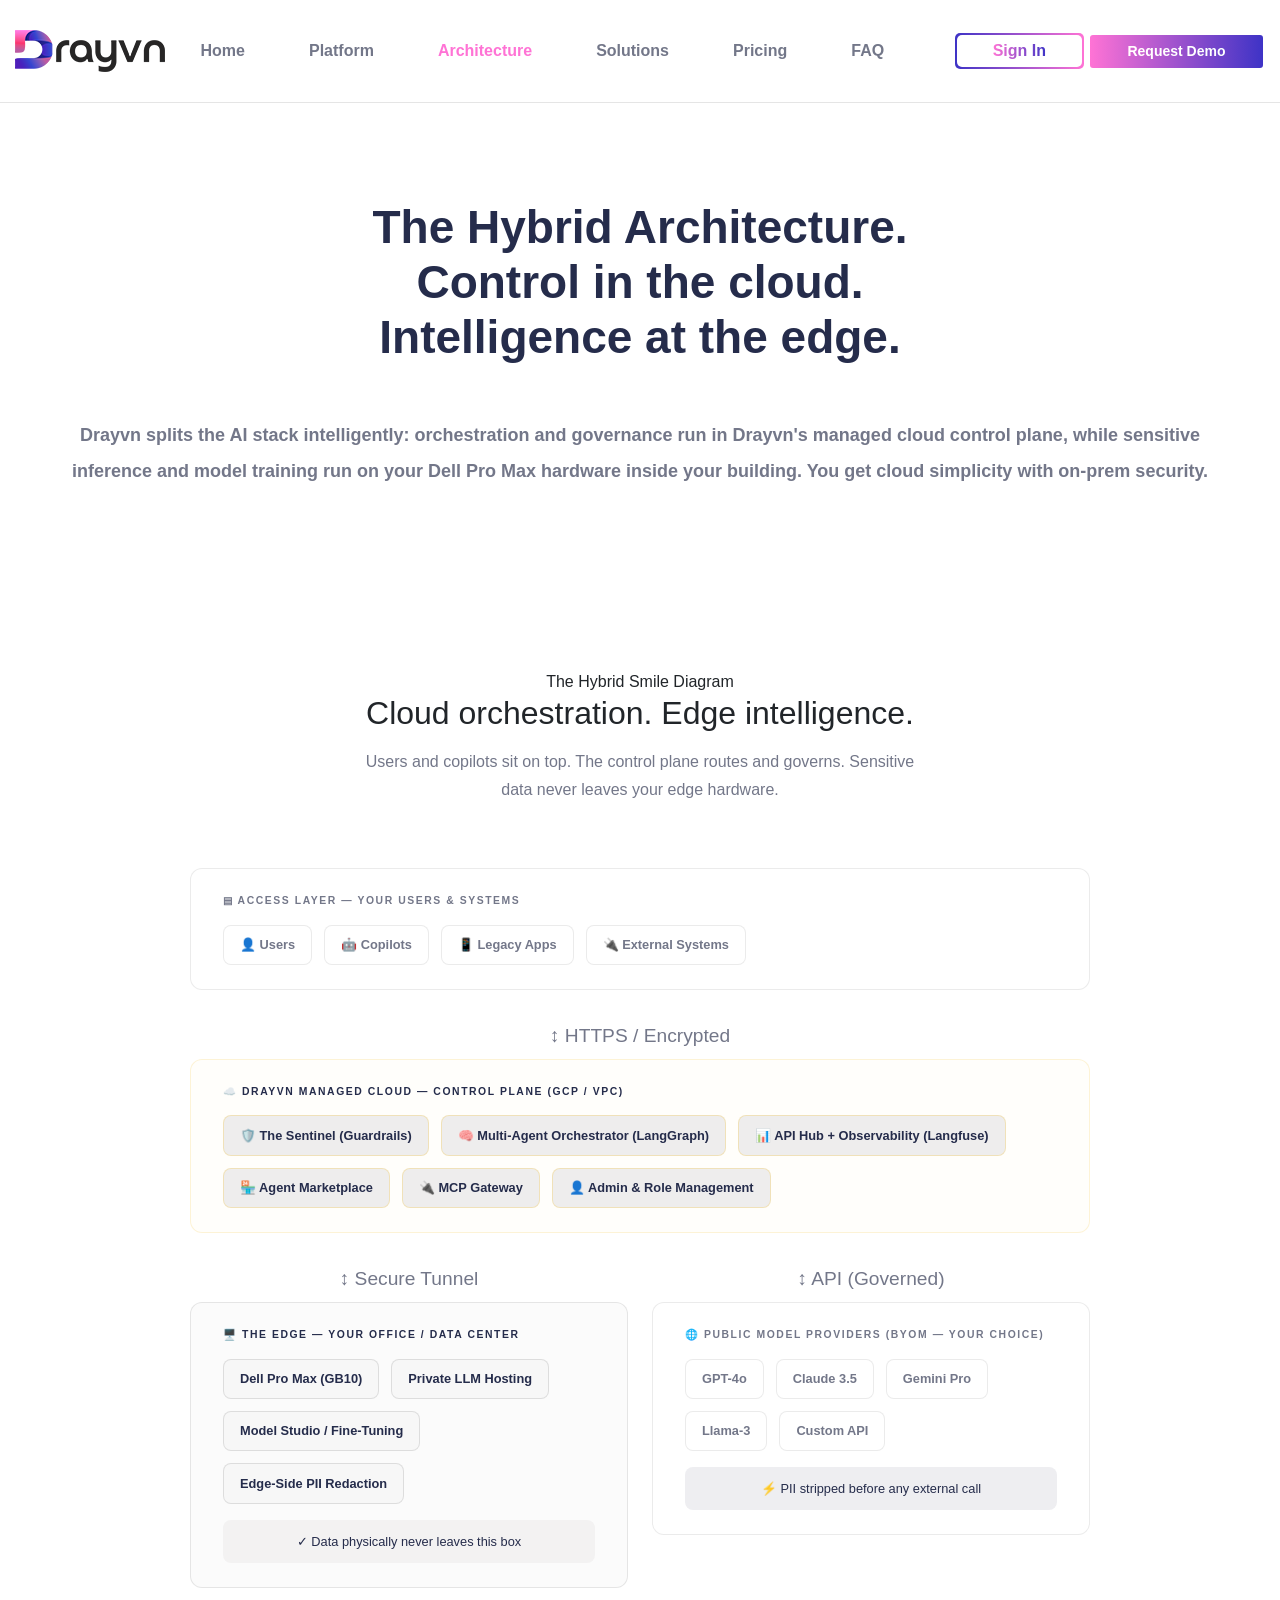
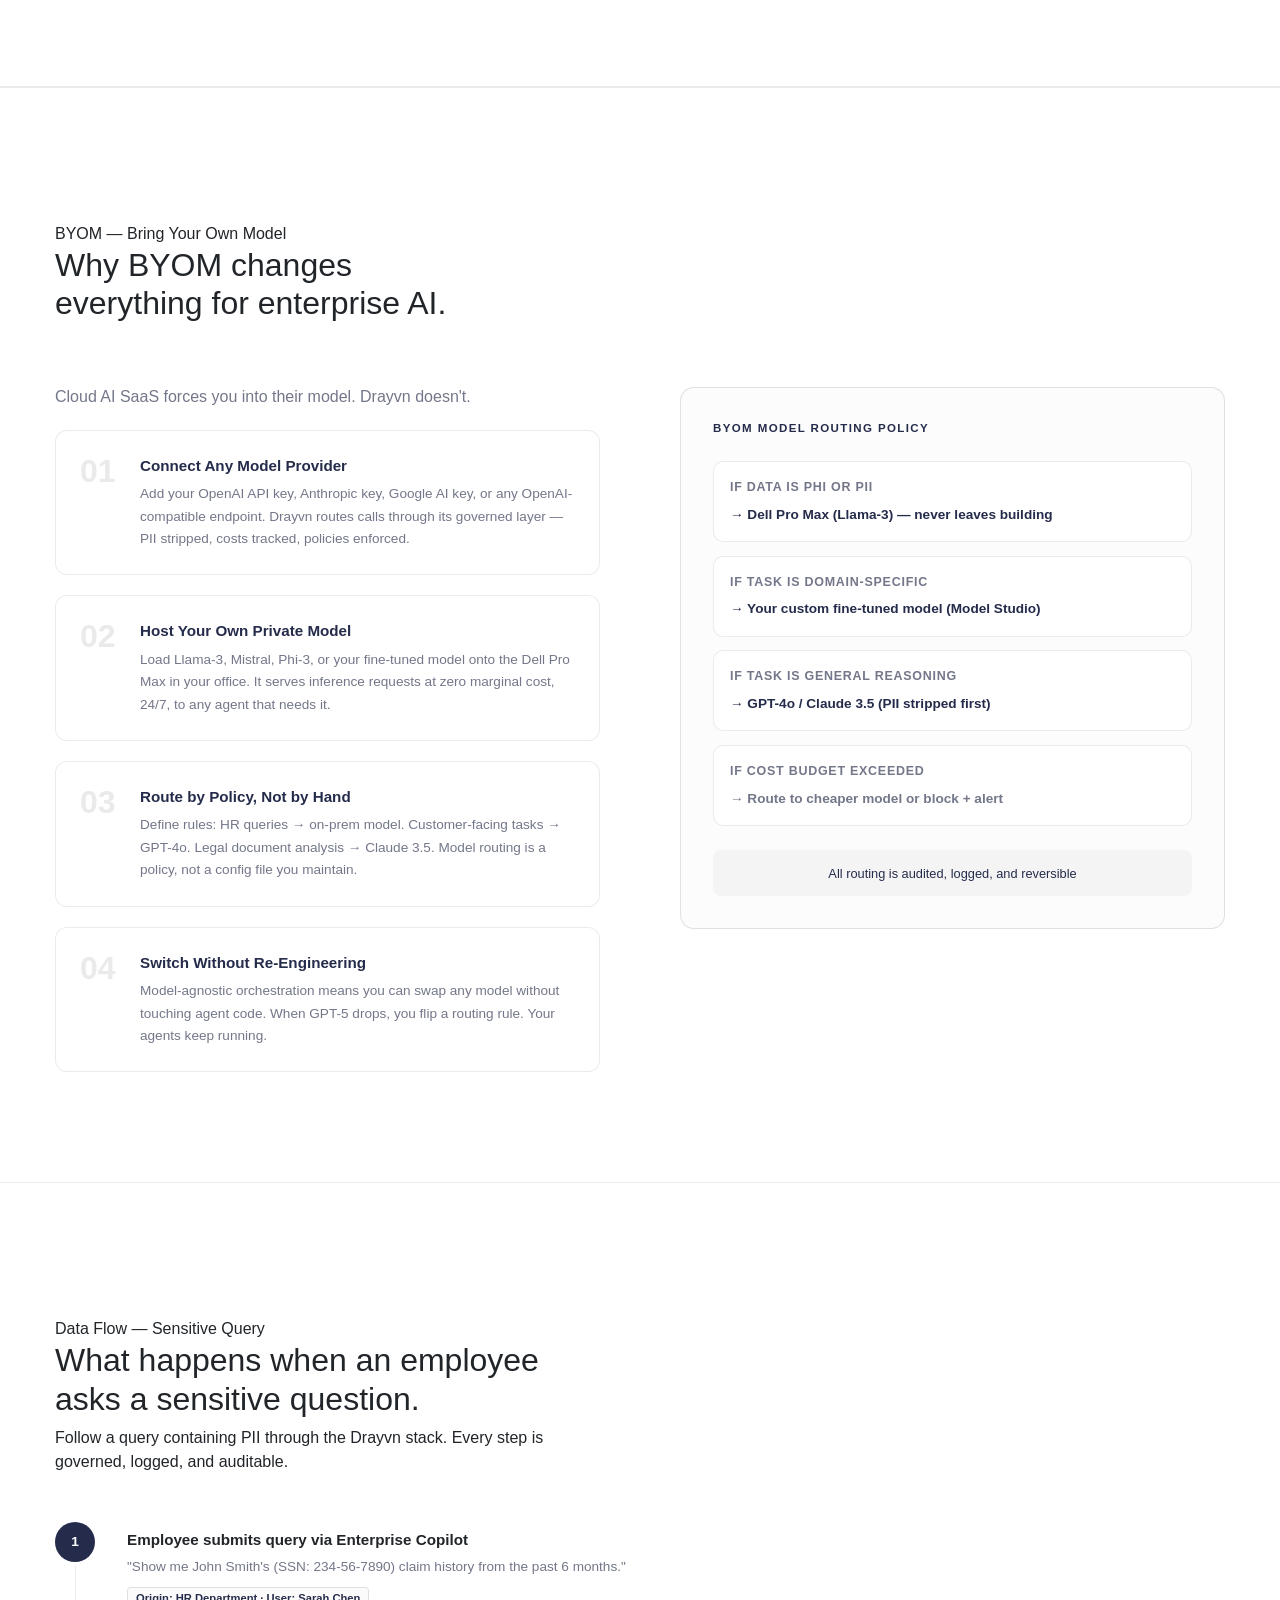
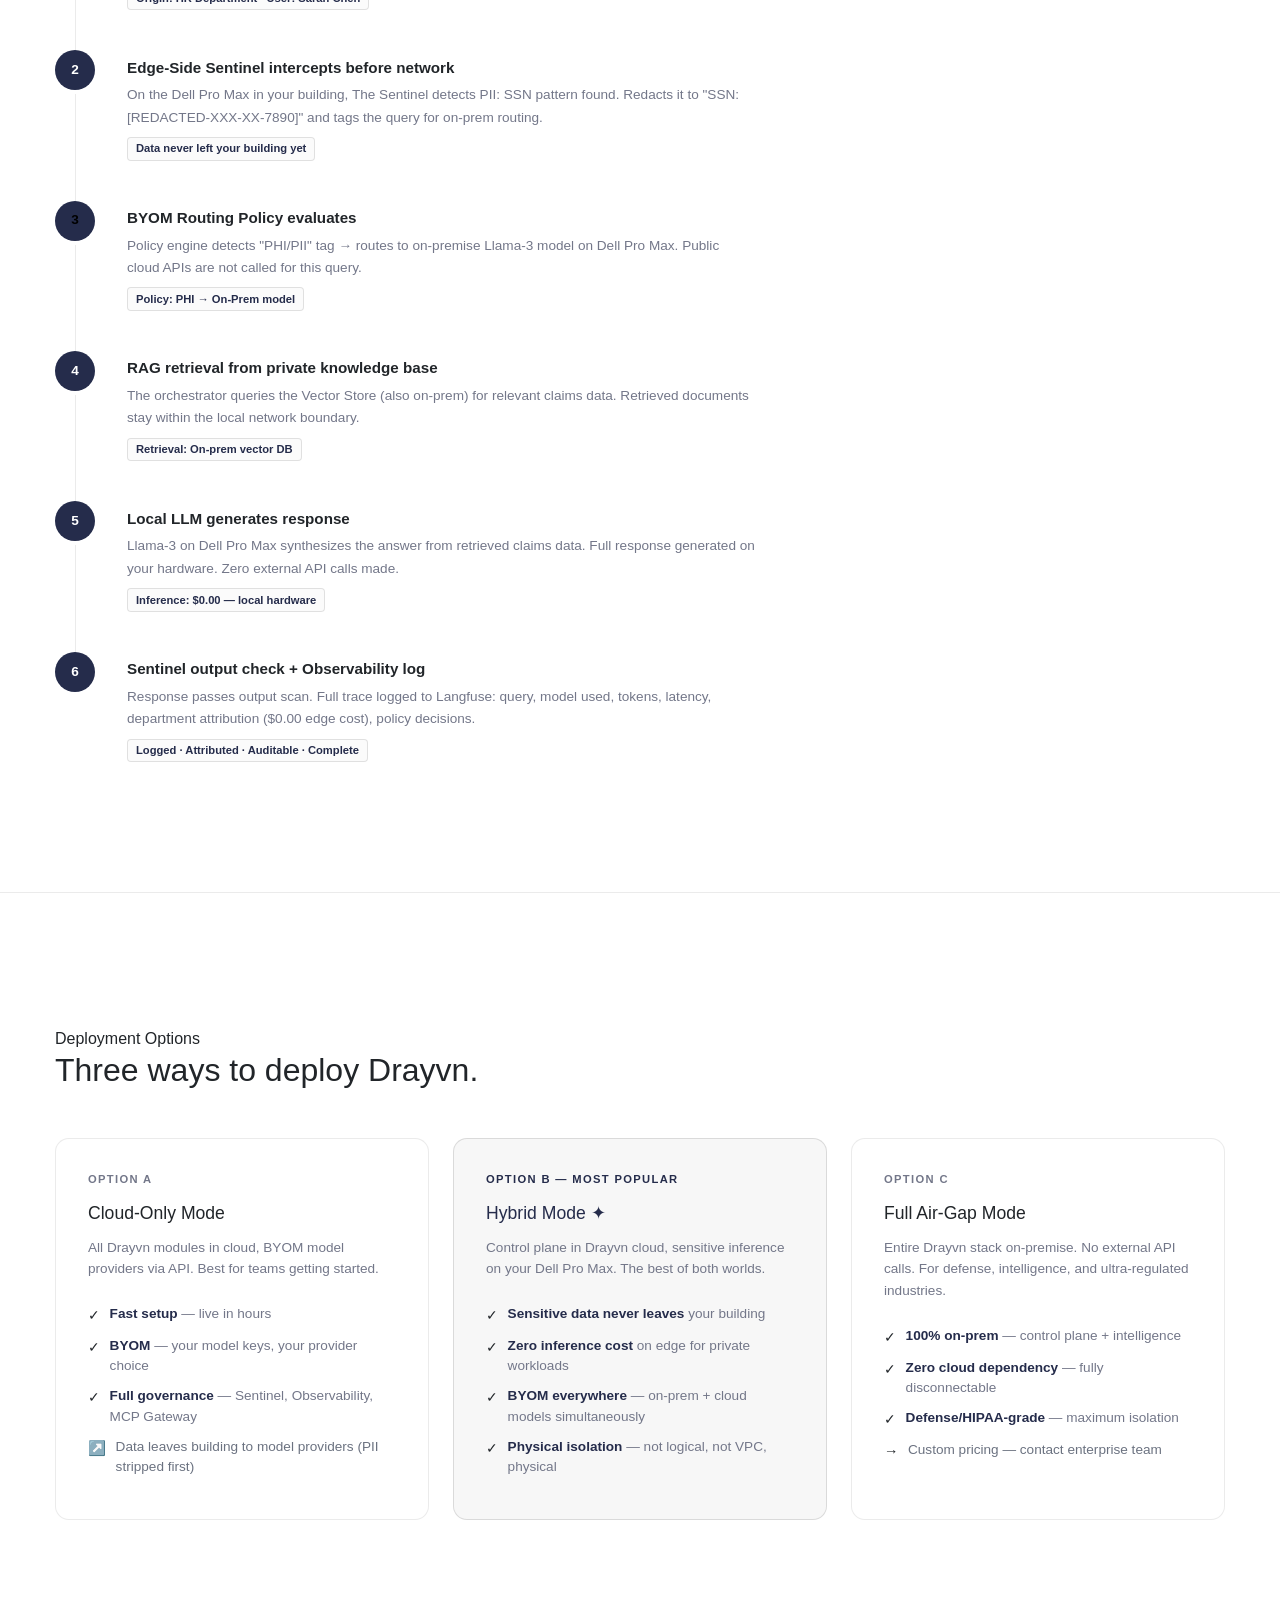
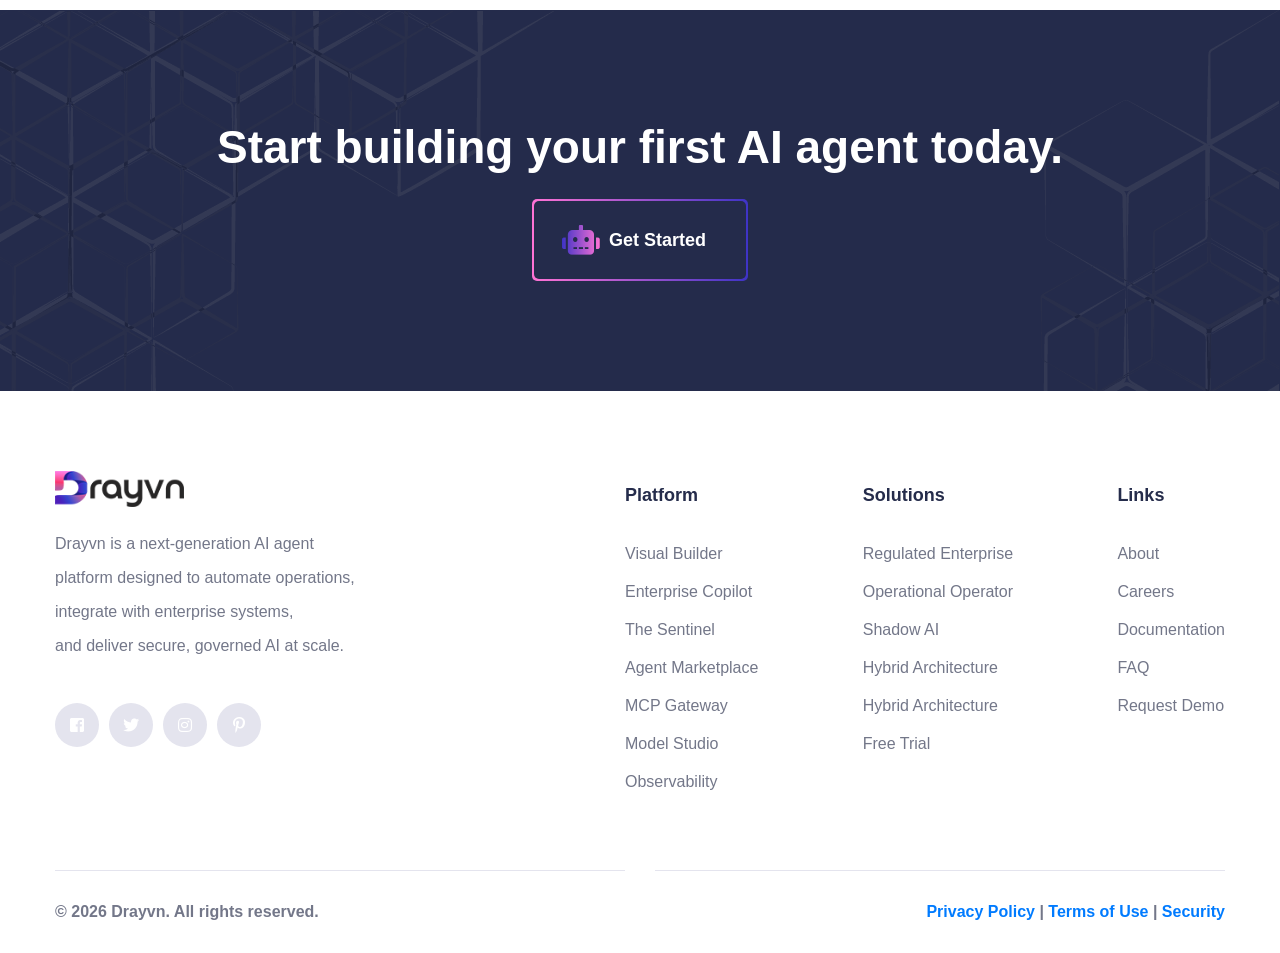
==== commit 100b73c7: "updated" ====
--- a/architecture.html
+++ b/architecture.html
@@ -36,8 +36,44 @@
     </div><!-- /.preloader -->
 
     <div class="page-wrapper">
-        <!-- /.site-header-one -->
-		<div id="header"></div>
+        <header class="site-header-one stricky site-header-one__fixed-top">
+            <div class="container-fluid">
+                <div class="site-header-one__logo">
+                    <a href="index.html">
+                        <img src="assets/images/Drayvn-logo.png" width="150" alt="">
+                    </a>
+                    <span class="side-menu__toggler"><i class="fa fa-bars"></i></span><!-- /.side-menu__toggler -->
+                </div><!-- /.site-header-one__logo -->
+                <div class="main-nav__main-navigation navmenu" >
+                    <ul class="main-nav__navigation-box">
+						<li>
+                            <a href="index.html">Home</a>
+                        </li>
+                        <li>
+                            <a href="platform.html">Platform</a>
+                        </li>
+						 <li>
+                            <a href="architecture.html">Architecture</a>
+                        </li>
+						 <li>
+                            <a href="solutions.html">Solutions</a>
+                        </li>
+						 <li>
+                            <a href="pricing.html">Pricing</a>
+                        </li>
+						 <li>
+                            <a href="faq.html">FAQ</a>
+                        </li>
+                       
+                    </ul><!-- /.main-nav__navigation-box -->
+                </div><!-- /.main-nav__main-navigation -->
+                <div class="main-nav__right">
+				
+					<a href="#" class="thm-btn contact-one__btn"><span>Sign In</span></a>
+                    <a href="#" class="thm-btn main-nav__btn"><span>Request Demo</span></a>
+                </div><!-- /.main-nav__right -->
+            </div><!-- /.container-fluid -->
+        </header><!-- /.site-header-one -->
  <section class="price-one">
             <div class="container">
                 <div class="block-title text-center">
@@ -236,23 +272,159 @@
     </div>
   </div>
 </section>
-
+		
+		
+		
+		
+		
+		
+		
+
+		 <!-- /.service-one -->
+		
+		
+        <section class="cta-three">
+            <img src="assets/images/shapes/cta-three-bg-1-1.png" class="cta-three__bg-1" alt="">
+            <img src="assets/images/shapes/cta-three-bg-1-2.png" class="cta-three__bg-2" alt="">
+            <div class="container text-center">
+                <h3>Start building your first AI agent today.</h3>
+                
+                <div class="cta-three__btn-wrap">
+                    <a href="#" class="cta-three__btn">
+                        <i class="fa fa-robot"></i>
+                        
+                        <b>Get Started</b>
+                    </a>
+                </div><!-- /.cta-three__btn-wrap -->
+            </div><!-- /.container -->
+        </section><!-- /.cta-three -->
+
+
+
+
+        <footer class="site-footer">
+            <div class="site-footer__upper">
+                <div class="container">
+                    <div class="row">
+                        <div class="col-lg-6">
+                            <div class="footer-widget footer-widget__about">
+                                <a href="index.html">
+                                    <img src="assets/images/Drayvn-logo.png" width="129" alt="">
+                                </a>
+                                <p>Drayvn is a next-generation AI agent<br> platform designed to automate operations, <br>integrate with enterprise systems,<br> and deliver secure, governed AI at scale.
+                                </p>
+                            </div><!-- /.footer-widget -->
+							 <div class="footer-widget">
+                                <div class="footer-widget__social">
+                                    <a href="#"><i class="fab fa-facebook-square"></i></a>
+                                    <a href="#"><i class="fab fa-twitter"></i></a>
+                                    <a href="#"><i class="fab fa-instagram"></i></a>
+                                    <a href="#"><i class="fab fa-pinterest-p"></i></a>
+                                </div><!-- /.footer-widget__social -->
+                            </div>
+                        </div><!-- /.col-lg-4 -->
+
+                        <div class="col-lg-6">
+                            <div class="footer-widget__links-wrap">
+                                <div class="footer-widget">
+                                    <h3 class="footer-widget__title">Platform</h3>
+                                    <ul class="list-unstyled footer-widget__links-list">
+                                        <li><a href="platform.html#builder">Visual Builder</a></li>
+                                        <li><a href="platform.html#copilot">Enterprise Copilot</a></li>
+                                        <li><a href="platform.html#sentinel">The Sentinel</a></li>
+										<li><a href="platform.html#marketplace">Agent Marketplace</a></li>
+										<li><a href="platform.html#mcp">MCP Gateway</a></li>
+										<li><a href="platform.html#modelstudio">Model Studio</a></li>
+										<li><a href="platform.html#observability">Observability</a></li>
+                                       
+                                    </ul><!-- /.list-unstyled footer-widget__links-list -->
+                                </div><!-- /.footer-widget -->
+                                <div class="footer-widget">
+                                    <h3 class="footer-widget__title">Solutions</h3>
+                                    <ul class="list-unstyled footer-widget__links-list">
+                                        <li><a href="solutions.html#regulated">Regulated Enterprise</a></li>
+                                        <li><a href="solutions.html#operator">Operational Operator</a></li>
+										<li><a href="solutions.html#shadow">Shadow AI</a></li>
+										<li><a href="architecture.html">Hybrid Architecture</a></li>
+										<li><a href="architecture.html#byom">Hybrid Architecture</a></li>
+										
+                                       
+                                        <li><a href="#">Free Trial</a></li>
+                                    </ul><!-- /.list-unstyled footer-widget__links-list -->
+                                </div><!-- /.footer-widget -->
+                                <div class="footer-widget">
+                                    <h3 class="footer-widget__title">Links</h3>
+                                    <ul class="list-unstyled footer-widget__links-list">
+                                        <li><a href="#">About</a></li>
+                                        <li><a href="#">Careers</a></li>
+										<li><a href="#">Documentation</a></li>
+										<li><a href="faq.html">FAQ</a></li>
+										<li><a href="pricing.html">Request Demo</a></li>
+										
+                                     
+                                    </ul><!-- /.list-unstyled footer-widget__links-list -->
+                                </div><!-- /.footer-widget -->
+                            </div><!-- /.footer-widget__links-wrap -->
+                        </div><!-- /.col-lg-5 -->
+                        
+                    </div><!-- /.row -->
+                </div><!-- /.container -->
+            </div><!-- /.site-footer__upper -->
+            <div class="site-footer__bottom">
+				  <div class="container">
+                <div class="row">
+				<div class="col-lg-6 text-left">
+				
+                     <p>© 2026 Drayvn. All rights reserved.</p>
+               
+				</div>
+               
+				<div class="col-lg-6 text-right">
+				
+                     <p><a href="#">Privacy Policy</a> |<a href="#"> Terms of Use</a> |<a href="#"> Security</a></p>
+                
+				
+				</div>
+            </div><!-- /.site-footer__bottom -->
+					  </div>
+				</div>
+        </footer><!-- /.site-footer -->
     </div><!-- /.page-wrapper -->
-			 <!-- Footer -->
-			<div id="footer"></div>
+
+
     <a href="#" data-target="html" class="scroll-to-target scroll-to-top"><i class="fa fa-angle-up"></i></a>
 
 
-			<script>
-		function loadHTML(file, elementId) {
-			fetch(file)
-				.then(res => res.text())
-				.then(data => document.getElementById(elementId).innerHTML = data);
-		}
-
-		loadHTML('header.html', 'header');
-		loadHTML('footer.html', 'footer');
-		</script>
+    <div class="side-menu__block">
+        <div class="side-menu__block-overlay custom-cursor__overlay">
+            <div class="cursor"></div>
+            <div class="cursor-follower"></div>
+        </div><!-- /.side-menu__block-overlay -->
+        <div class="side-menu__block-inner ">
+            <div class="side-menu__top justify-content-end">
+
+                <a href="#" class="side-menu__toggler side-menu__close-btn"><img
+                        src="assets/images/shapes/close-1-1.png" alt=""></a>
+            </div><!-- /.side-menu__top -->
+
+
+            <nav class="mobile-nav__container">
+                <!-- content is loading via js -->
+            </nav>
+            <div class="side-menu__sep"></div><!-- /.side-menu__sep -->
+            <div class="side-menu__content">
+                <p>The Hybrid AI Operating System for the enterprise. BYOM — Bring Your Own Model Provider with full privacy & security.</p>
+                <p><a href="mailto:needhelp@apton.com">needhelp@Drayvn.com</a> <br> <a href="tel:+150093332-32324">+1 (500) 93332-32324</a></p>
+                <div class="side-menu__social">
+                    <a href="#"><i class="fab fa-facebook-square"></i></a>
+                    <a href="#"><i class="fab fa-twitter"></i></a>
+                    <a href="#"><i class="fab fa-instagram"></i></a>
+                    <a href="#"><i class="fab fa-pinterest-p"></i></a>
+                </div>
+            </div><!-- /.side-menu__content -->
+        </div><!-- /.side-menu__block-inner -->
+    </div><!-- /.side-menu__block -->
+
     <script src="assets/js/jquery-3.5.0.min.js"></script>
     <script src="assets/js/bootstrap.bundle.min.js"></script>
     <script src="assets/js/bootstrap-select.min.js"></script>
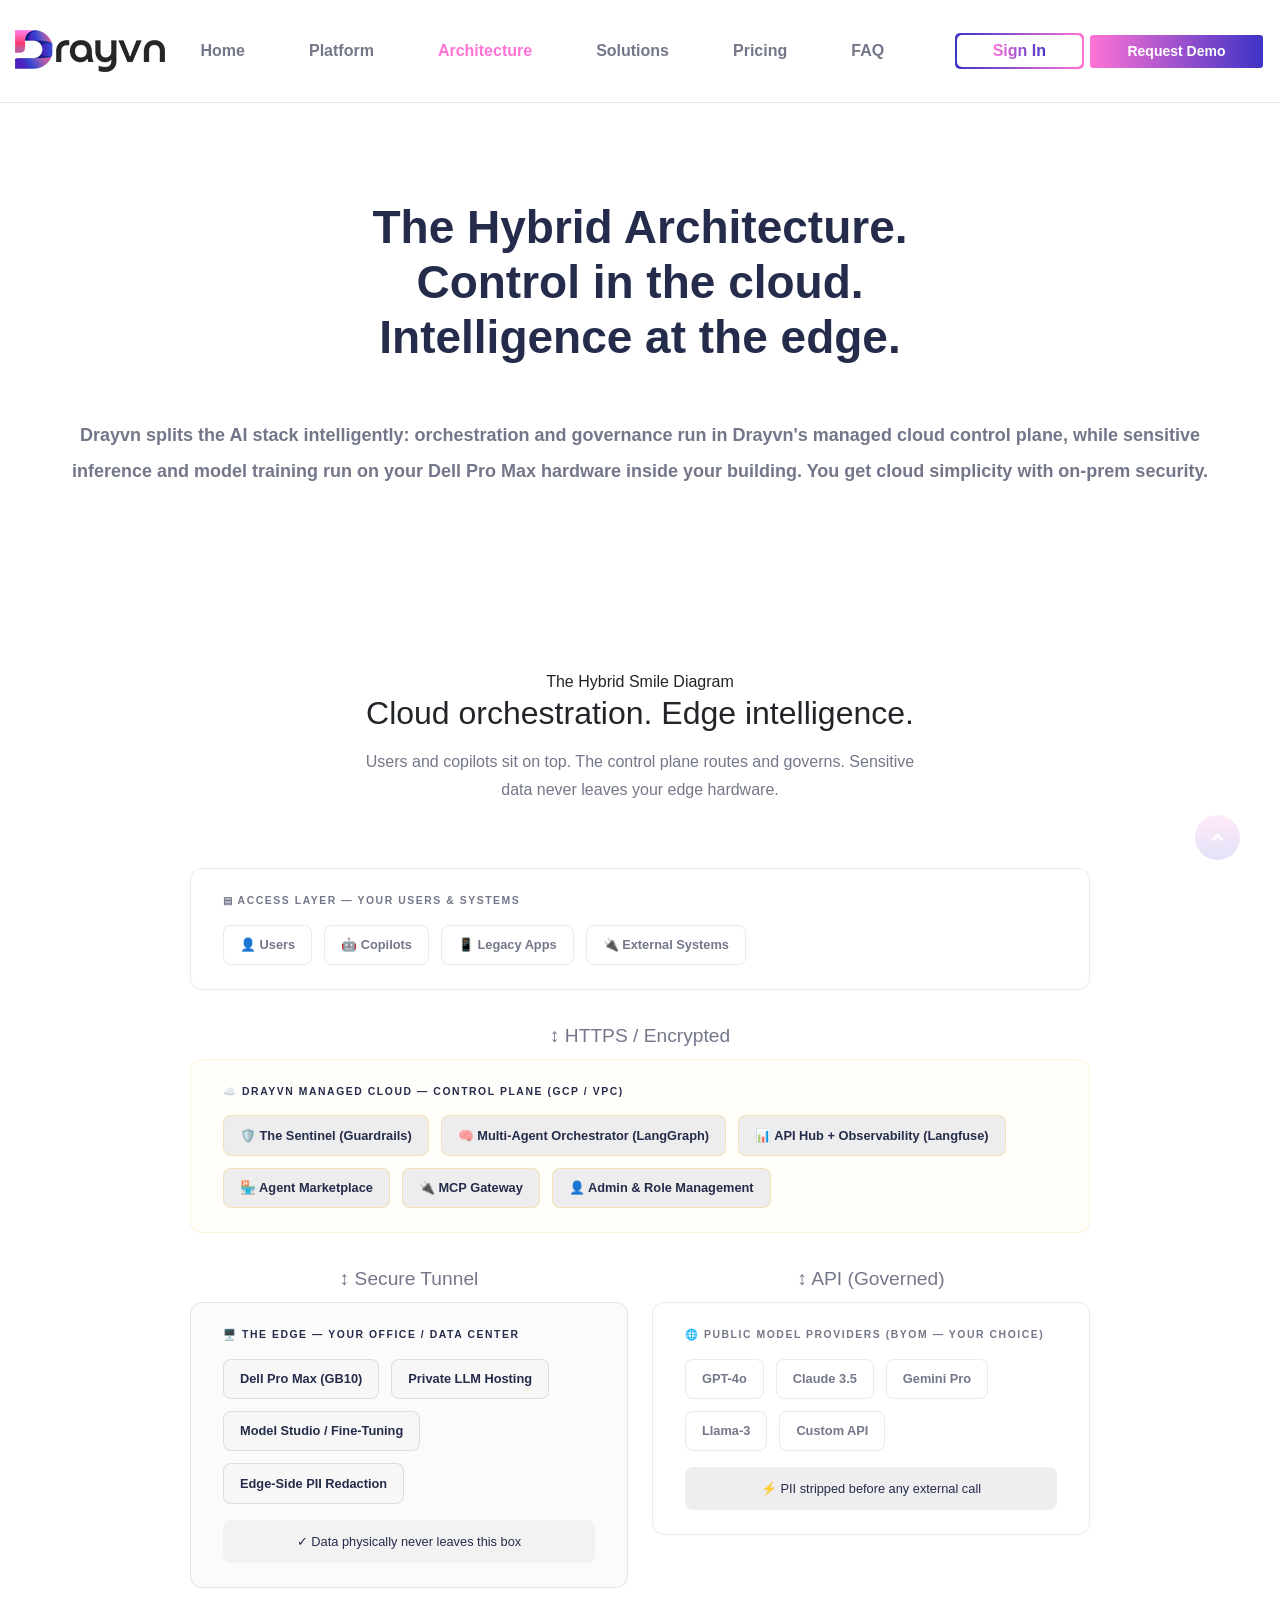
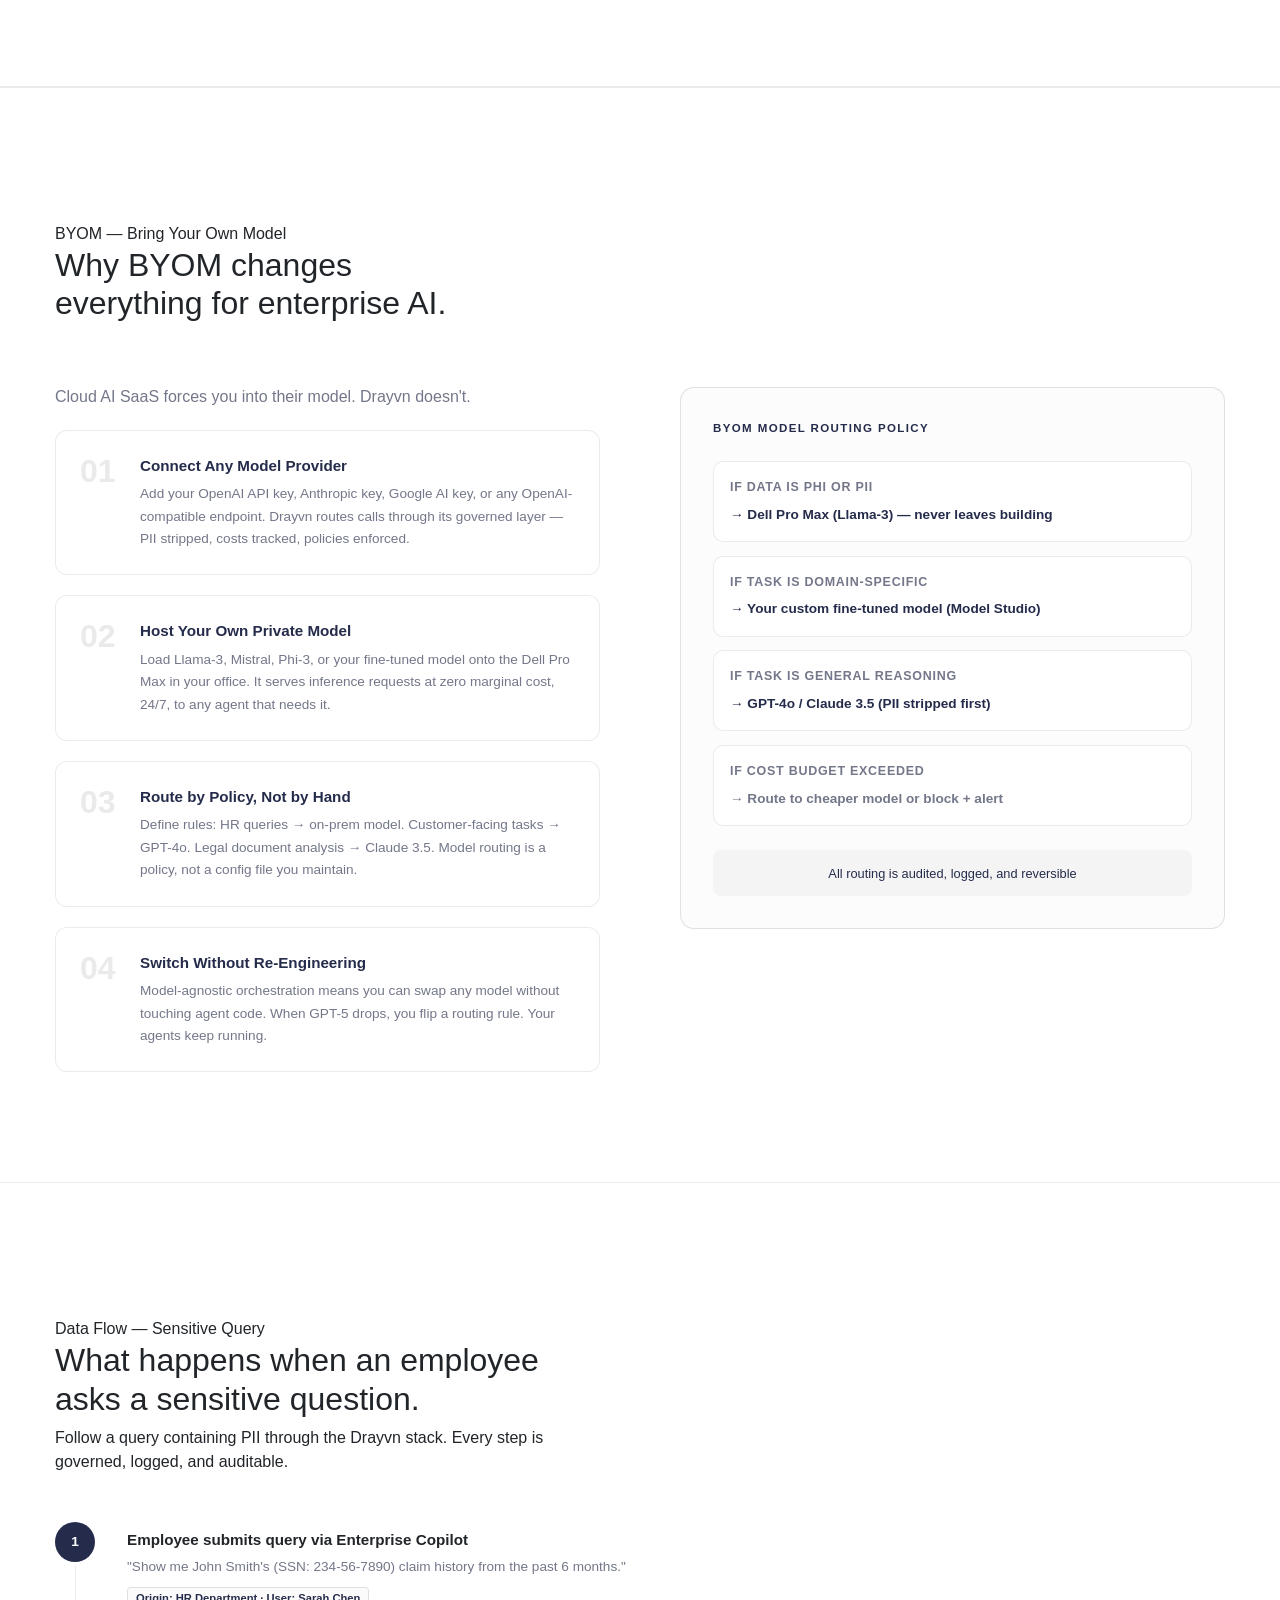
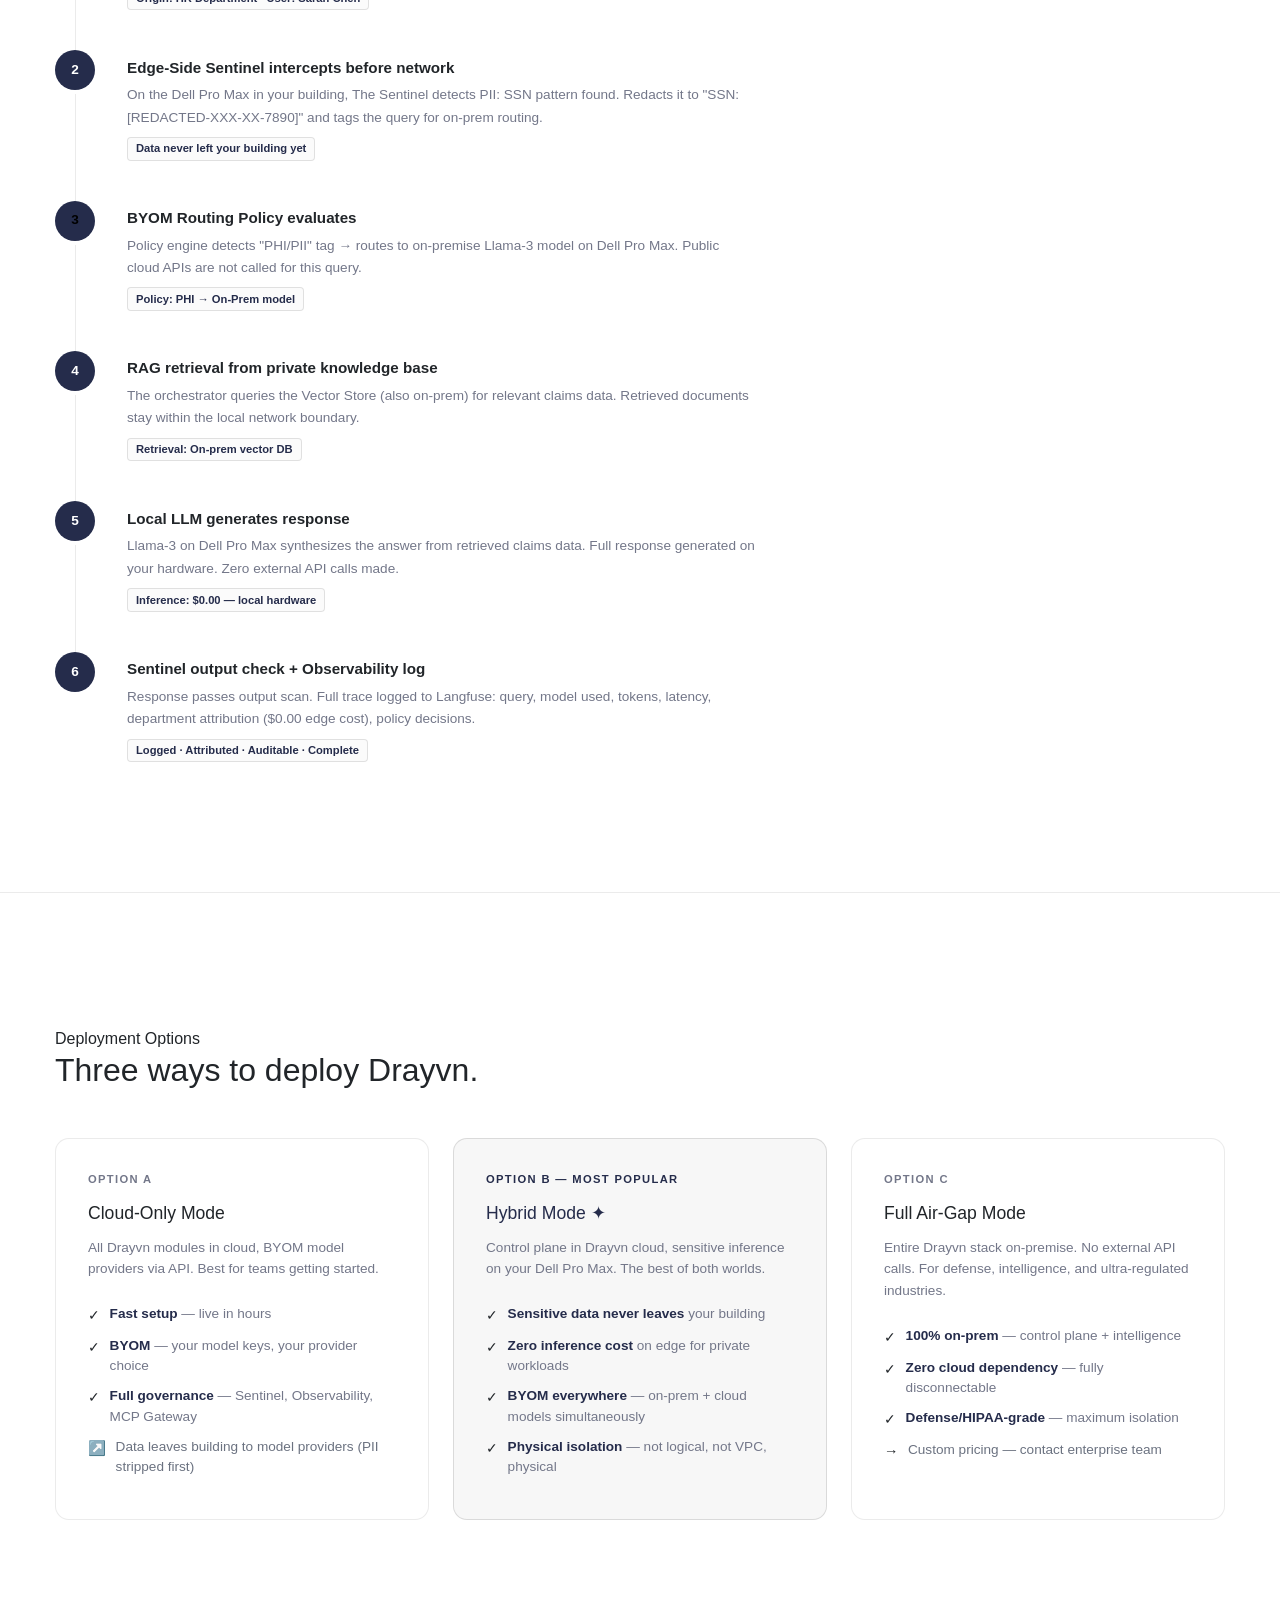
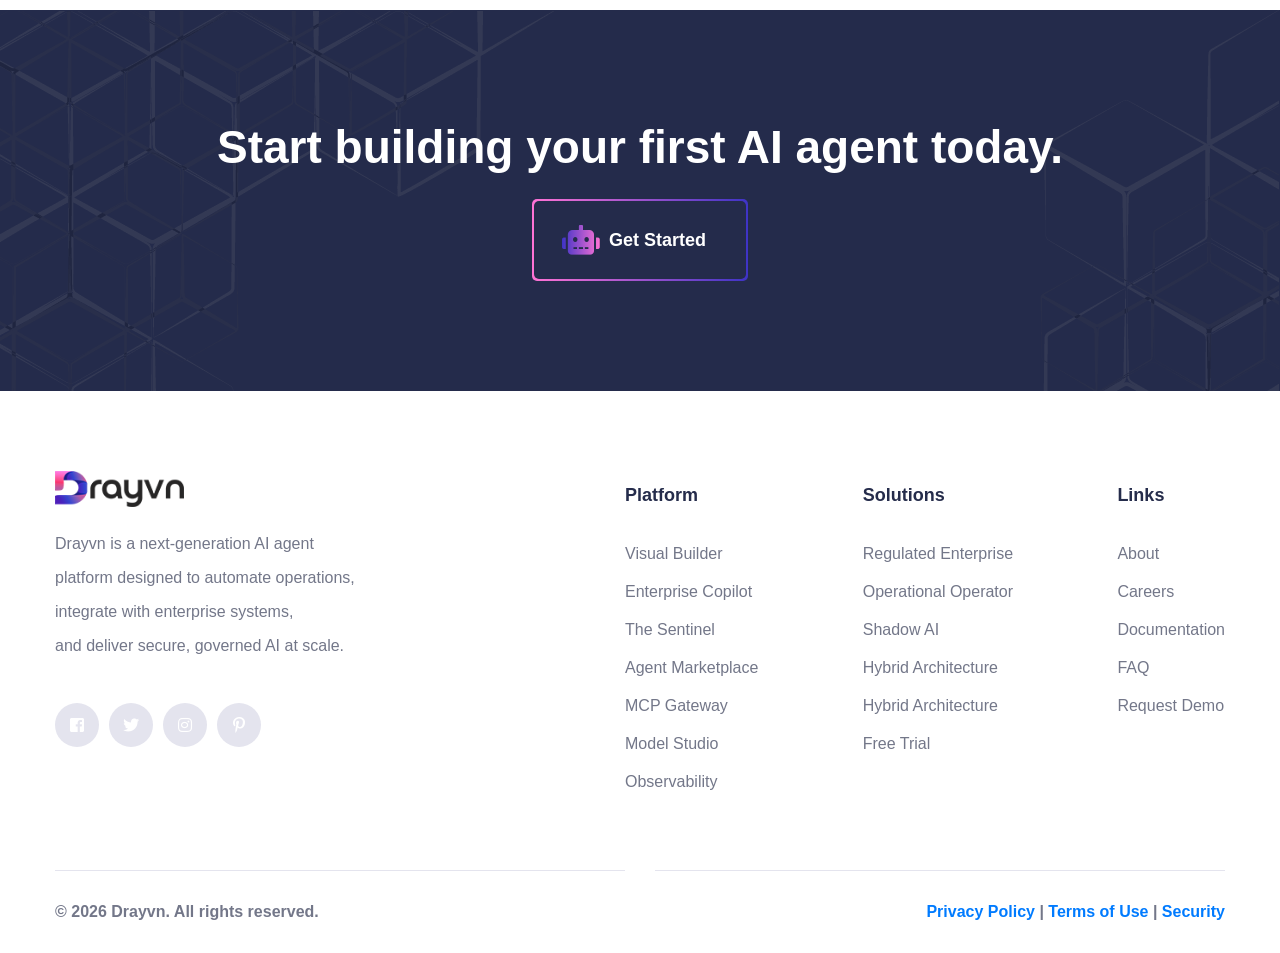
==== commit 66c3f030: "updated" ====
--- a/architecture.html
+++ b/architecture.html
@@ -36,44 +36,8 @@
     </div><!-- /.preloader -->
 
     <div class="page-wrapper">
-        <header class="site-header-one stricky site-header-one__fixed-top">
-            <div class="container-fluid">
-                <div class="site-header-one__logo">
-                    <a href="index.html">
-                        <img src="assets/images/Drayvn-logo.png" width="150" alt="">
-                    </a>
-                    <span class="side-menu__toggler"><i class="fa fa-bars"></i></span><!-- /.side-menu__toggler -->
-                </div><!-- /.site-header-one__logo -->
-                <div class="main-nav__main-navigation navmenu" >
-                    <ul class="main-nav__navigation-box">
-						<li>
-                            <a href="index.html">Home</a>
-                        </li>
-                        <li>
-                            <a href="platform.html">Platform</a>
-                        </li>
-						 <li>
-                            <a href="architecture.html">Architecture</a>
-                        </li>
-						 <li>
-                            <a href="solutions.html">Solutions</a>
-                        </li>
-						 <li>
-                            <a href="pricing.html">Pricing</a>
-                        </li>
-						 <li>
-                            <a href="faq.html">FAQ</a>
-                        </li>
-                       
-                    </ul><!-- /.main-nav__navigation-box -->
-                </div><!-- /.main-nav__main-navigation -->
-                <div class="main-nav__right">
-				
-					<a href="#" class="thm-btn contact-one__btn"><span>Sign In</span></a>
-                    <a href="#" class="thm-btn main-nav__btn"><span>Request Demo</span></a>
-                </div><!-- /.main-nav__right -->
-            </div><!-- /.container-fluid -->
-        </header><!-- /.site-header-one -->
+        <!-- /.site-header-one -->
+		<div id="header"></div>
  <section class="price-one">
             <div class="container">
                 <div class="block-title text-center">
@@ -272,159 +236,23 @@
     </div>
   </div>
 </section>
-		
-		
-		
-		
-		
-		
-		
-
-		 <!-- /.service-one -->
-		
-		
-        <section class="cta-three">
-            <img src="assets/images/shapes/cta-three-bg-1-1.png" class="cta-three__bg-1" alt="">
-            <img src="assets/images/shapes/cta-three-bg-1-2.png" class="cta-three__bg-2" alt="">
-            <div class="container text-center">
-                <h3>Start building your first AI agent today.</h3>
-                
-                <div class="cta-three__btn-wrap">
-                    <a href="#" class="cta-three__btn">
-                        <i class="fa fa-robot"></i>
-                        
-                        <b>Get Started</b>
-                    </a>
-                </div><!-- /.cta-three__btn-wrap -->
-            </div><!-- /.container -->
-        </section><!-- /.cta-three -->
-
-
-
-
-        <footer class="site-footer">
-            <div class="site-footer__upper">
-                <div class="container">
-                    <div class="row">
-                        <div class="col-lg-6">
-                            <div class="footer-widget footer-widget__about">
-                                <a href="index.html">
-                                    <img src="assets/images/Drayvn-logo.png" width="129" alt="">
-                                </a>
-                                <p>Drayvn is a next-generation AI agent<br> platform designed to automate operations, <br>integrate with enterprise systems,<br> and deliver secure, governed AI at scale.
-                                </p>
-                            </div><!-- /.footer-widget -->
-							 <div class="footer-widget">
-                                <div class="footer-widget__social">
-                                    <a href="#"><i class="fab fa-facebook-square"></i></a>
-                                    <a href="#"><i class="fab fa-twitter"></i></a>
-                                    <a href="#"><i class="fab fa-instagram"></i></a>
-                                    <a href="#"><i class="fab fa-pinterest-p"></i></a>
-                                </div><!-- /.footer-widget__social -->
-                            </div>
-                        </div><!-- /.col-lg-4 -->
-
-                        <div class="col-lg-6">
-                            <div class="footer-widget__links-wrap">
-                                <div class="footer-widget">
-                                    <h3 class="footer-widget__title">Platform</h3>
-                                    <ul class="list-unstyled footer-widget__links-list">
-                                        <li><a href="platform.html#builder">Visual Builder</a></li>
-                                        <li><a href="platform.html#copilot">Enterprise Copilot</a></li>
-                                        <li><a href="platform.html#sentinel">The Sentinel</a></li>
-										<li><a href="platform.html#marketplace">Agent Marketplace</a></li>
-										<li><a href="platform.html#mcp">MCP Gateway</a></li>
-										<li><a href="platform.html#modelstudio">Model Studio</a></li>
-										<li><a href="platform.html#observability">Observability</a></li>
-                                       
-                                    </ul><!-- /.list-unstyled footer-widget__links-list -->
-                                </div><!-- /.footer-widget -->
-                                <div class="footer-widget">
-                                    <h3 class="footer-widget__title">Solutions</h3>
-                                    <ul class="list-unstyled footer-widget__links-list">
-                                        <li><a href="solutions.html#regulated">Regulated Enterprise</a></li>
-                                        <li><a href="solutions.html#operator">Operational Operator</a></li>
-										<li><a href="solutions.html#shadow">Shadow AI</a></li>
-										<li><a href="architecture.html">Hybrid Architecture</a></li>
-										<li><a href="architecture.html#byom">Hybrid Architecture</a></li>
-										
-                                       
-                                        <li><a href="#">Free Trial</a></li>
-                                    </ul><!-- /.list-unstyled footer-widget__links-list -->
-                                </div><!-- /.footer-widget -->
-                                <div class="footer-widget">
-                                    <h3 class="footer-widget__title">Links</h3>
-                                    <ul class="list-unstyled footer-widget__links-list">
-                                        <li><a href="#">About</a></li>
-                                        <li><a href="#">Careers</a></li>
-										<li><a href="#">Documentation</a></li>
-										<li><a href="faq.html">FAQ</a></li>
-										<li><a href="pricing.html">Request Demo</a></li>
-										
-                                     
-                                    </ul><!-- /.list-unstyled footer-widget__links-list -->
-                                </div><!-- /.footer-widget -->
-                            </div><!-- /.footer-widget__links-wrap -->
-                        </div><!-- /.col-lg-5 -->
-                        
-                    </div><!-- /.row -->
-                </div><!-- /.container -->
-            </div><!-- /.site-footer__upper -->
-            <div class="site-footer__bottom">
-				  <div class="container">
-                <div class="row">
-				<div class="col-lg-6 text-left">
-				
-                     <p>© 2026 Drayvn. All rights reserved.</p>
-               
-				</div>
-               
-				<div class="col-lg-6 text-right">
-				
-                     <p><a href="#">Privacy Policy</a> |<a href="#"> Terms of Use</a> |<a href="#"> Security</a></p>
-                
-				
-				</div>
-            </div><!-- /.site-footer__bottom -->
-					  </div>
-				</div>
-        </footer><!-- /.site-footer -->
+
     </div><!-- /.page-wrapper -->
-
-
+			 <!-- Footer -->
+			<div id="footer"></div>
     <a href="#" data-target="html" class="scroll-to-target scroll-to-top"><i class="fa fa-angle-up"></i></a>
 
 
-    <div class="side-menu__block">
-        <div class="side-menu__block-overlay custom-cursor__overlay">
-            <div class="cursor"></div>
-            <div class="cursor-follower"></div>
-        </div><!-- /.side-menu__block-overlay -->
-        <div class="side-menu__block-inner ">
-            <div class="side-menu__top justify-content-end">
-
-                <a href="#" class="side-menu__toggler side-menu__close-btn"><img
-                        src="assets/images/shapes/close-1-1.png" alt=""></a>
-            </div><!-- /.side-menu__top -->
-
-
-            <nav class="mobile-nav__container">
-                <!-- content is loading via js -->
-            </nav>
-            <div class="side-menu__sep"></div><!-- /.side-menu__sep -->
-            <div class="side-menu__content">
-                <p>The Hybrid AI Operating System for the enterprise. BYOM — Bring Your Own Model Provider with full privacy & security.</p>
-                <p><a href="mailto:needhelp@apton.com">needhelp@Drayvn.com</a> <br> <a href="tel:+150093332-32324">+1 (500) 93332-32324</a></p>
-                <div class="side-menu__social">
-                    <a href="#"><i class="fab fa-facebook-square"></i></a>
-                    <a href="#"><i class="fab fa-twitter"></i></a>
-                    <a href="#"><i class="fab fa-instagram"></i></a>
-                    <a href="#"><i class="fab fa-pinterest-p"></i></a>
-                </div>
-            </div><!-- /.side-menu__content -->
-        </div><!-- /.side-menu__block-inner -->
-    </div><!-- /.side-menu__block -->
-
+			<script>
+		function loadHTML(file, elementId) {
+			fetch(file)
+				.then(res => res.text())
+				.then(data => document.getElementById(elementId).innerHTML = data);
+		}
+
+		loadHTML('header.html', 'header');
+		loadHTML('footer.html', 'footer');
+		</script>
     <script src="assets/js/jquery-3.5.0.min.js"></script>
     <script src="assets/js/bootstrap.bundle.min.js"></script>
     <script src="assets/js/bootstrap-select.min.js"></script>
